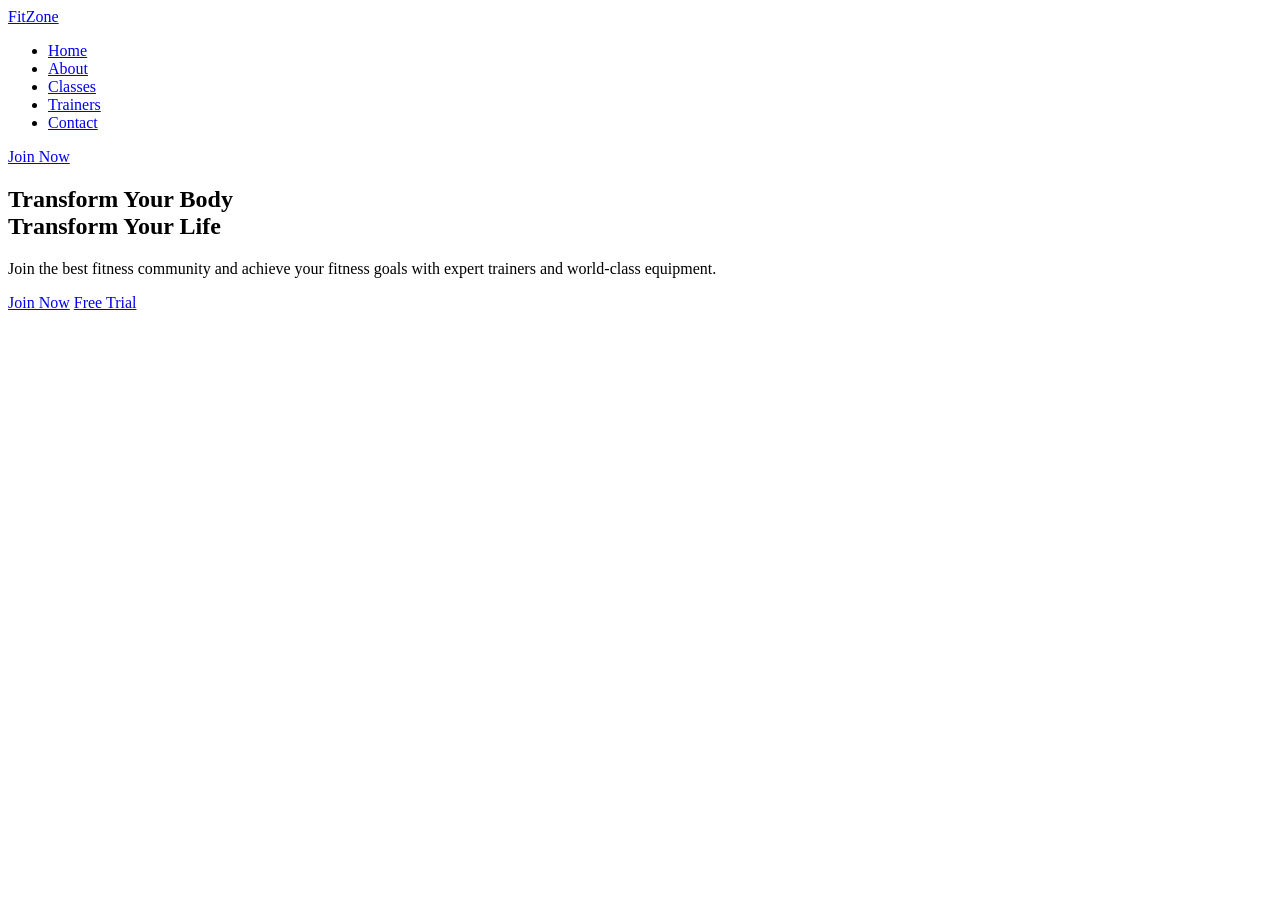
==== FitZone/index.html @ d8e2a4a7 "Create index.html" ====
<!DOCTYPE html>
<html lang="en">

<head>
    <meta charset="UTF-8">
    <meta name="viewport" content="width=device-width, initial-scale=1.0">
    <title>FitZone Gym</title>
    <link rel="stylesheet" href="css/style.css">
    <link rel="preconnect" href="https://fonts.googleapis.com">
    <link rel="preconnect" href="https://fonts.gstatic.com" crossorigin>
    <link href="https://fonts.googleapis.com/css2?family=Poppins:wght@300;400;500;600;700;800&display=swap"
        rel="stylesheet">
</head>

<body>

    <header>
        <div class="container">
            <nav class="navbar">
                <div class="logo">
                    <a href="#"><span>Fit</span>Zone</a>
                </div>
                <ul class="nav-links">
                    <li><a href="#">Home</a></li>
                    <li><a href="#">About</a></li>
                    <li><a href="#">Classes</a></li>
                    <li><a href="#">Trainers</a></li>
                    <li><a href="#">Contact</a></li>
                </ul>
                <a href="#" class="nav-btn">Join Now</a>
            </nav>
        </div>
    </header>

    <section class="hero">
        <div class="overlay"></div>
        <div class="container">
            <div class="hero-content">
                <h1>
                    Transform Your <span>Body</span><br>
                    Transform Your <span>Life</span>
                </h1>
                <p>Join the best fitness community and achieve your fitness goals with expert trainers and world-class equipment.</p>
                <div class="hero-buttons">
                    <a href="#" class="hero-btn">Join Now</a>
                    <a href="#" class="btn-outline">Free Trial</a>
                </div>
            </div>
        </div>
    </section>
    <script src="js/script.js"></script>
</body>

</html>
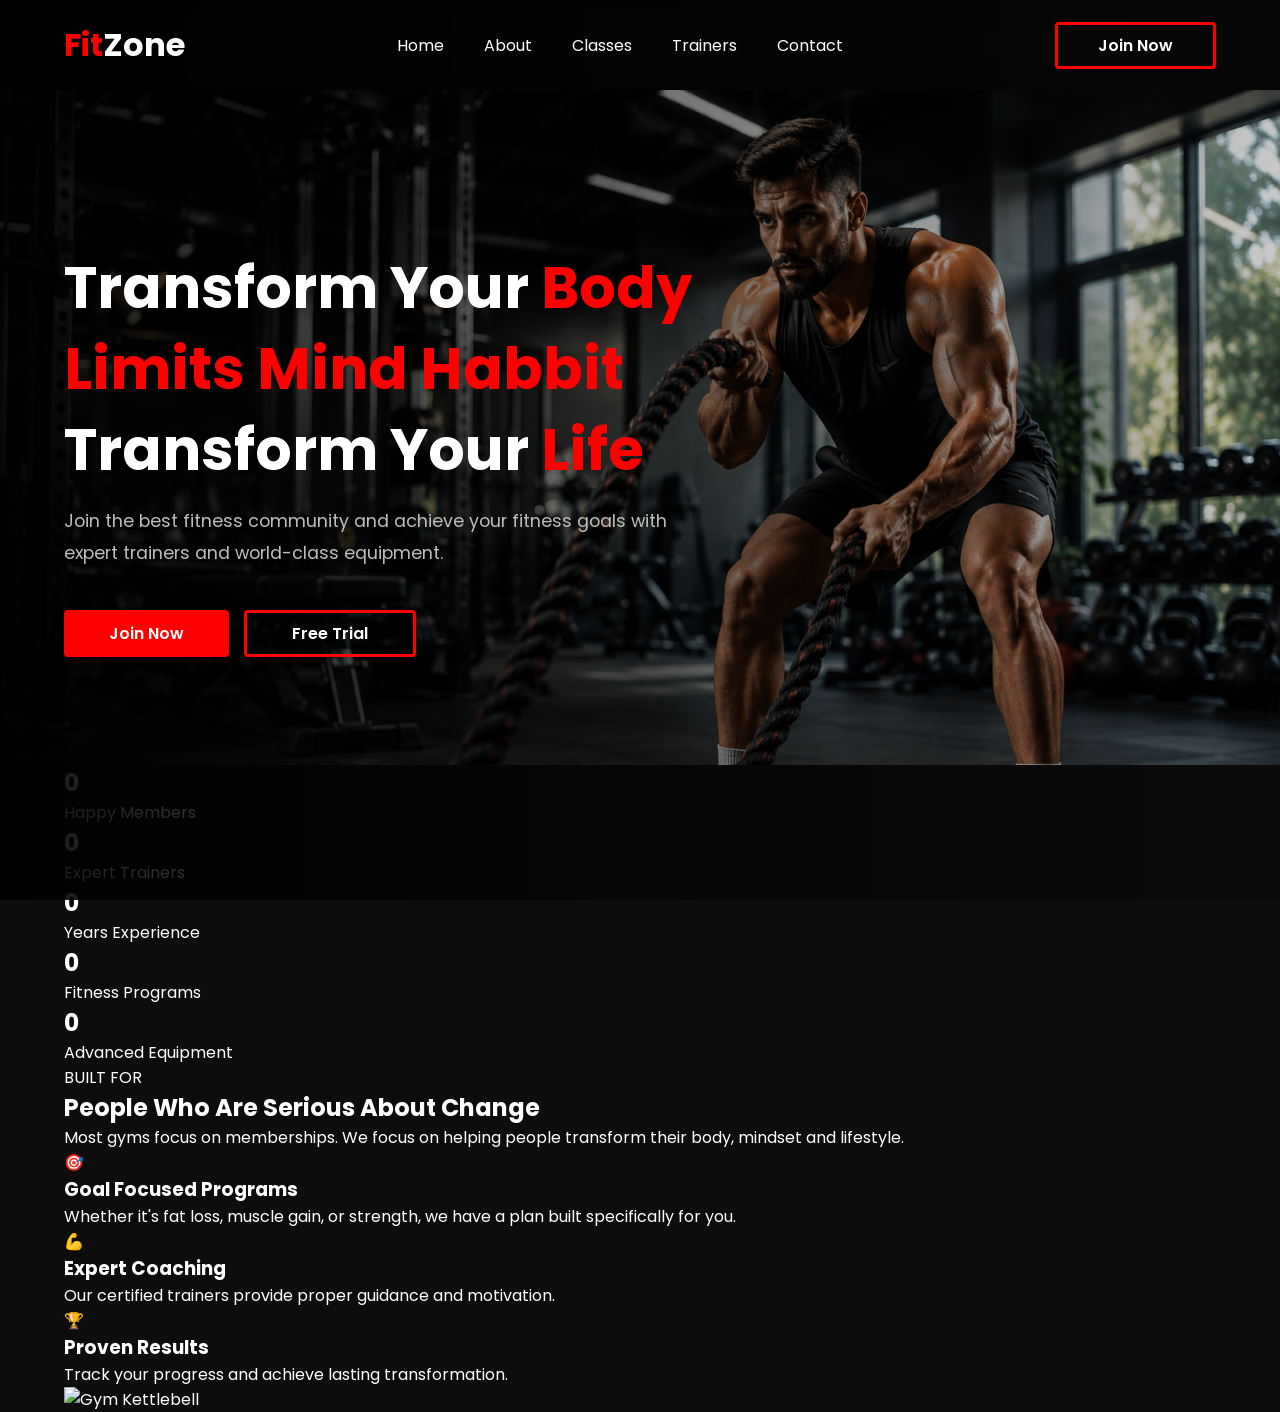
==== commit 99c896cf: "Update index.html" ====
--- a/FitZone/index.html
+++ b/FitZone/index.html
@@ -27,7 +27,9 @@
                     <li><a href="#">Trainers</a></li>
                     <li><a href="#">Contact</a></li>
                 </ul>
-                <a href="#" class="nav-btn">Join Now</a>
+                <a href="#" class="nav-btn">
+                    Join Now
+                </a>
             </nav>
         </div>
     </header>
@@ -37,13 +39,118 @@
         <div class="container">
             <div class="hero-content">
                 <h1>
-                    Transform Your <span>Body</span><br>
-                    Transform Your <span>Life</span>
+                    Transform Your
+                    <span class="txt-rotate">
+                        <span class="word active">Body</span>
+                        <span class="word">Limits</span>
+                        <span class="word">Mind</span>
+                        <span class="word">Habbit</span>
+                    </span><br>
+                    Transform Your
+                    <span class="sec-word">Life</span>
                 </h1>
-                <p>Join the best fitness community and achieve your fitness goals with expert trainers and world-class equipment.</p>
+                <p>
+                    Join the best fitness community and achieve your
+                    fitness goals with expert trainers and
+                    world-class equipment.
+                </p>
                 <div class="hero-buttons">
-                    <a href="#" class="hero-btn">Join Now</a>
-                    <a href="#" class="btn-outline">Free Trial</a>
+                    <a href="#" class="hero-btn">
+                        Join Now
+                    </a>
+                    <a href="#" class="btn-outline">
+                        Free Trial
+                    </a>
+                </div>
+            </div>
+        </div>
+    </section>
+
+    <section class="stats">
+
+        <div class="container">
+
+            <div class="stats-grid">
+
+                <div class="stat-card">
+                    <h2 class="counter" data-target="1000">0</h2>
+                    <p>Happy Members</p>
+                </div>
+
+                <div class="stat-card">
+                    <h2 class="counter" data-target="20">0</h2>
+                    <p>Expert Trainers</p>
+                </div>
+
+                <div class="stat-card">
+                    <h2 class="counter" data-target="10">0</h2>
+                    <p>Years Experience</p>
+                </div>
+
+                <div class="stat-card">
+                    <h2 class="counter" data-target="15">0</h2>
+                    <p>Fitness Programs</p>
+                </div>
+
+                <div class="stat-card">
+                    <h2 class="counter" data-target="50">0</h2>
+                    <p>Advanced Equipment</p>
+                </div>
+
+            </div>
+
+        </div>
+
+    </section>
+
+    <section class="about">
+        <div class="container">
+            <div class="about-wrapper">
+                <div class="about-content">
+                    <span class="section-tag">
+                        BUILT FOR
+                    </span>
+                    <h2>
+                        People Who Are
+                        <span>Serious About Change</span>
+                    </h2>
+                    <p>
+                        Most gyms focus on memberships.
+
+                        We focus on helping people transform
+                        their body, mindset and lifestyle.
+                    </p>
+                    <div class="feature-grid">
+                        <div class="feature-card">
+                            <div class="icon">🎯</div>
+                            <h3>Goal Focused Programs</h3>
+                            <p>
+                                Whether it's fat loss, muscle gain,
+                                or strength, we have a plan built
+                                specifically for you.
+                            </p>
+                        </div>
+                        <div class="feature-card">
+                            <div class="icon">💪</div>
+                            <h3>Expert Coaching</h3>
+                            <p>
+                                Our certified trainers provide
+                                proper guidance and motivation.
+                            </p>
+                        </div>
+                        <div class="feature-card">
+                            <div class="icon">🏆</div>
+                            <h3>Proven Results</h3>
+                            <p>
+                                Track your progress and achieve
+                                lasting transformation.
+                            </p>
+                        </div>
+                    </div>
+                </div>
+
+                <div class="about-image">
+                    <img src="images/about.png" alt="Gym Kettlebell">
                 </div>
             </div>
         </div>
--- a/FitZone/css/style.css
+++ b/FitZone/css/style.css
@@ -0,0 +1,197 @@
+* {
+  margin: 0;
+  padding: 0;
+  box-sizing: border-box;
+}
+
+html {
+  scroll-behavior: smooth;
+}
+
+body {
+  font-family: "Poppins", sans-serif;
+  background: #0d0d0d;
+  color: #fff;
+}
+
+img {
+  width: 100%;
+  display: block;
+}
+
+a {
+  text-decoration: none;
+}
+
+ul {
+  list-style: none;
+}
+
+:root {
+  --primary: #ff0000;
+  --soft-primary: hsl(0, 100%, 58%);
+  --dark: #0d0d0d;
+  --section: #161616;
+  --text: #bdbdbd;
+  --white: #fff;
+}
+
+.container {
+  width: min(1300px, 90%);
+  margin: auto;
+}
+
+.nav-btn {
+  display: inline-block;
+  border: 3px solid var(--primary);
+  color: white;
+  padding: 8px 40px;
+  border-radius: 4px;
+  font-weight: 600;
+  transition: 0.3s;
+}
+
+.nav-btn:hover {
+  background-color: var(--primary);
+}
+
+.hero-btn{
+  display: inline-block;
+  color: white;
+  padding: 8px 45px;
+  border-radius: 4px;
+  font-weight: 600;
+  text-align: center;
+  background-color: var(--primary);
+  display: flex;
+  justify-content: center;
+  align-items: center;
+}
+
+.hero-btn:hover{
+  background-color: var(--soft-primary);
+}
+
+.btn-outline {
+  display: inline-block;
+  border: 3px solid var(--primary);
+  color: white;
+  padding: 8px 45px;
+  border-radius: 4px;
+  margin-left: 15px;
+  transition: 0.3s;
+  font-weight: 600;
+}
+
+.btn-outline:hover {
+  background: var(--primary);
+}
+
+header {
+  position: sticky;
+  width: 100%;
+  top: 0;
+  left: 0;
+  z-index: 1000;
+  background: rgba(0, 0, 0, 0.3);
+  backdrop-filter: blur(12px);
+}
+
+.navbar {
+  display: flex;
+  justify-content: space-between;
+  align-items: center;
+  height: 90px;
+}
+
+.logo {
+  font-size: 2rem;
+  font-weight: 700;
+}
+
+.logo a{
+  color: var(--white);
+}
+
+.logo span {
+  color: var(--primary);
+}
+
+.nav-links {
+  display: flex;
+  gap: 40px;
+}
+
+.nav-links a {
+  color: white;
+  transition: 0.3s;
+}
+
+.nav-links a:hover {
+  color: var(--primary);
+}
+
+.hero {
+  min-height: 75vh;
+  display: flex;
+  align-items: center;
+  background: url("../images/hero-bg.png");
+  padding-top: 50px;
+  background-position: top;
+  background-repeat: no-repeat;
+  background-size: cover;
+}
+
+.overlay {
+  position: absolute;
+  inset: 0;
+  background: linear-gradient(
+    to right,
+    rgba(0, 0, 0, 0.92),
+    rgba(0, 0, 0, 0.55),
+    rgba(0, 0, 0, 0.2)
+  );
+}
+
+.hero-content {
+  position: relative;
+  z-index: 2;
+  max-width: 650px;
+}
+
+.hero h1 {
+  font-size: 3.6rem;
+  line-height: 1.4;
+  margin-bottom: 16px;
+}
+
+.hero span {
+  color: var(--primary);
+}
+
+.hero p {
+  color: var(--text);
+  font-size: 1.1rem;
+  line-height: 1.8;
+  margin-bottom: 40px;
+}
+
+.hero-buttons {
+  display: flex;
+}
+
+@media (max-width: 768px) {
+  .hero h1 {
+    font-size: 3rem;
+  }
+  .nav-links {
+    display: none;
+  }
+  .hero-buttons {
+    flex-direction: column;
+    gap: 20px;
+  }
+  .btn-outline {
+    margin-left: 0;
+  }
+}
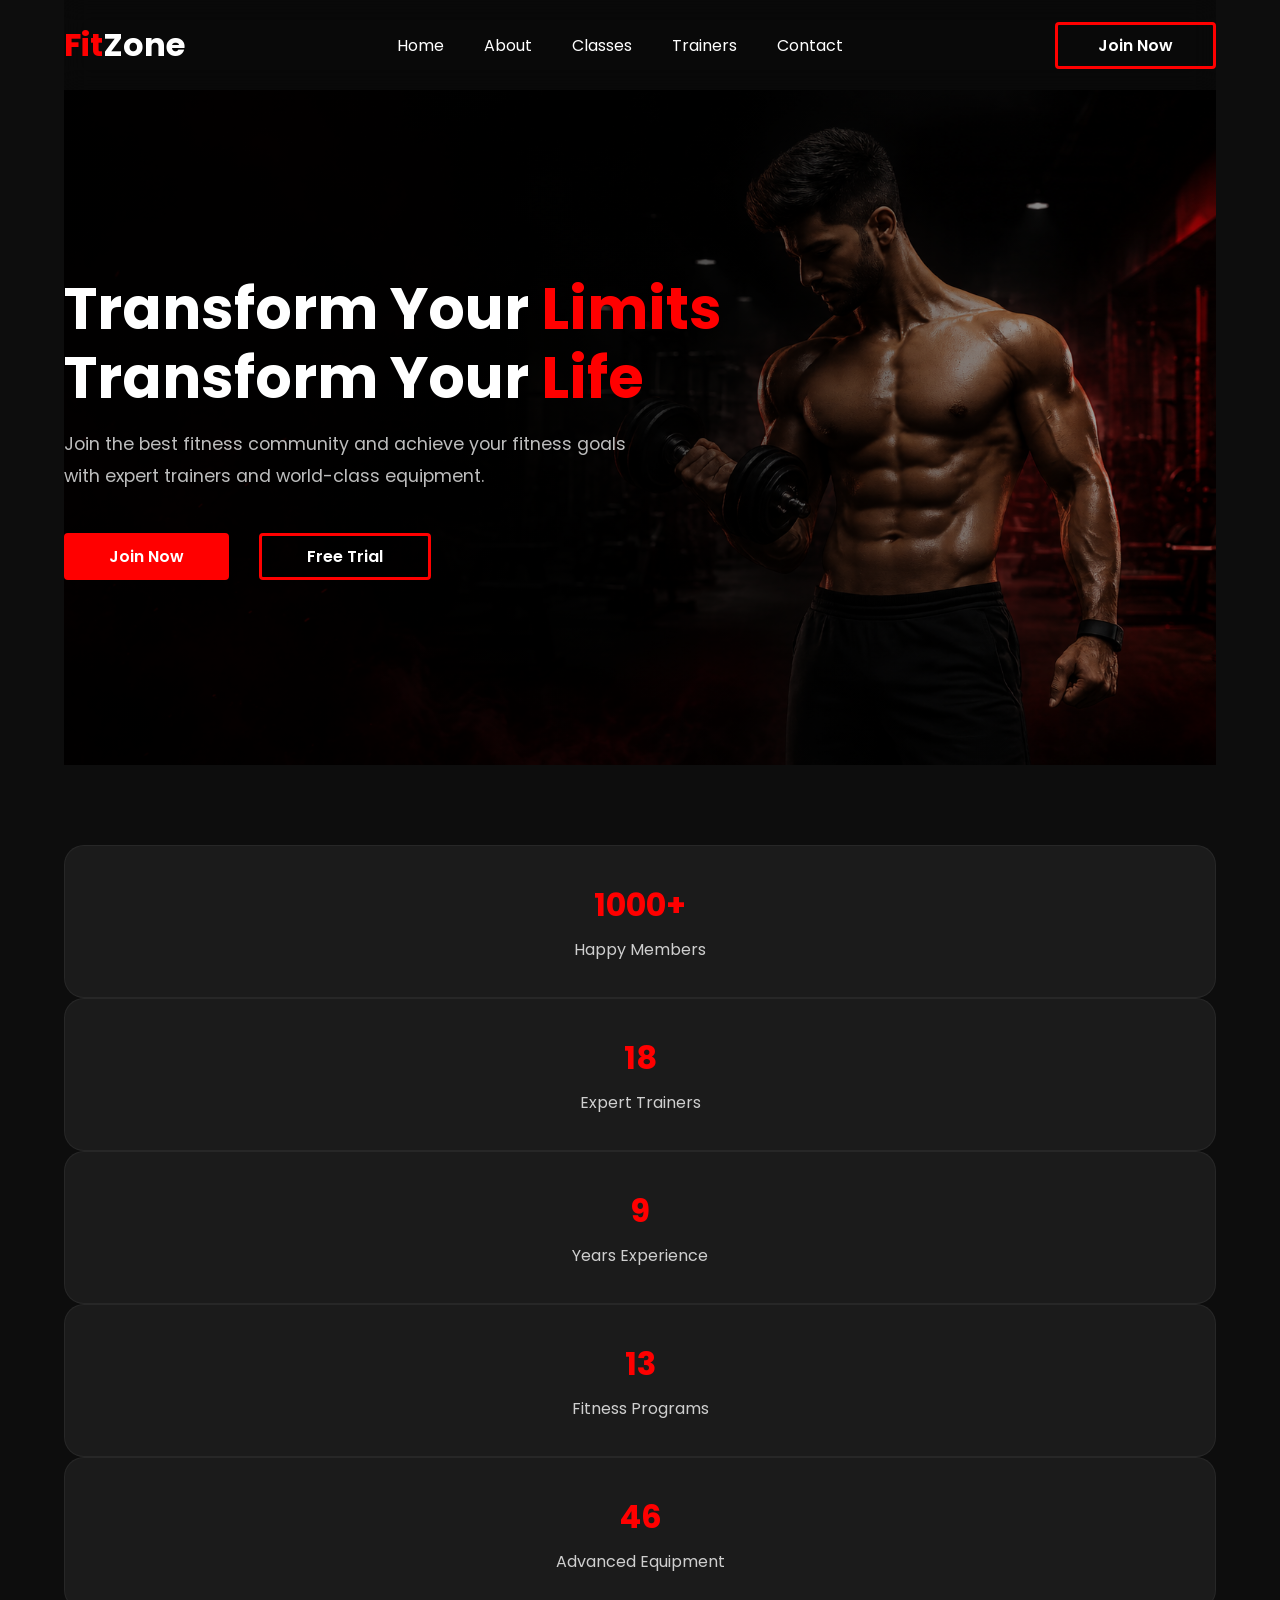
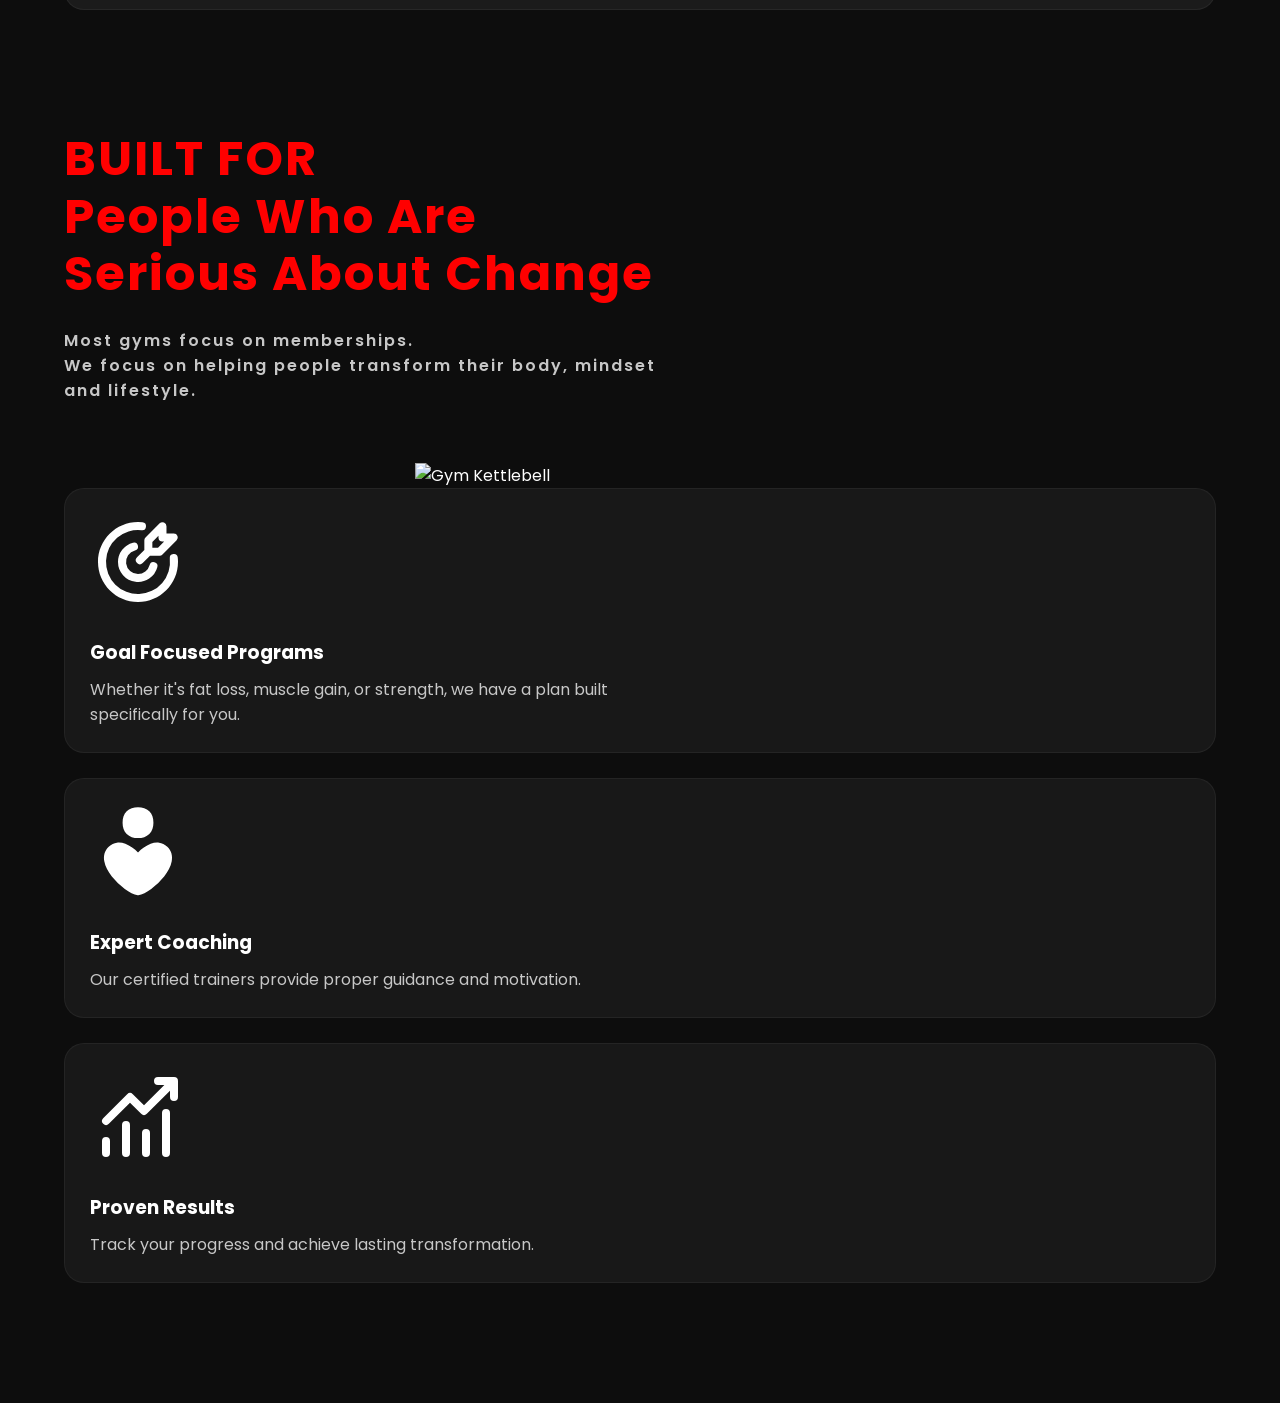
==== commit 8778062b: "Update index.html" ====
--- a/FitZone/index.html
+++ b/FitZone/index.html
@@ -8,153 +8,170 @@
     <link rel="stylesheet" href="css/style.css">
     <link rel="preconnect" href="https://fonts.googleapis.com">
     <link rel="preconnect" href="https://fonts.gstatic.com" crossorigin>
-    <link href="https://fonts.googleapis.com/css2?family=Poppins:wght@300;400;500;600;700;800&display=swap"
+    <link rel="preconnect" href="https://fonts.googleapis.com">
+    <link rel="preconnect" href="https://fonts.gstatic.com" crossorigin>
+    <link
+        href="https://fonts.googleapis.com/css2?family=Bebas+Neue&family=Poppins:ital,wght@0,100;0,200;0,300;0,400;0,500;0,600;0,700;0,800;0,900;1,100;1,200;1,300;1,400;1,500;1,600;1,700;1,800;1,900&display=swap"
         rel="stylesheet">
 </head>
 
 <body>
 
-    <header>
-        <div class="container">
-            <nav class="navbar">
-                <div class="logo">
-                    <a href="#"><span>Fit</span>Zone</a>
-                </div>
-                <ul class="nav-links">
-                    <li><a href="#">Home</a></li>
-                    <li><a href="#">About</a></li>
-                    <li><a href="#">Classes</a></li>
-                    <li><a href="#">Trainers</a></li>
-                    <li><a href="#">Contact</a></li>
-                </ul>
-                <a href="#" class="nav-btn">
-                    Join Now
-                </a>
-            </nav>
-        </div>
-    </header>
-
-    <section class="hero">
-        <div class="overlay"></div>
-        <div class="container">
-            <div class="hero-content">
-                <h1>
-                    Transform Your
-                    <span class="txt-rotate">
-                        <span class="word active">Body</span>
-                        <span class="word">Limits</span>
-                        <span class="word">Mind</span>
-                        <span class="word">Habbit</span>
-                    </span><br>
-                    Transform Your
-                    <span class="sec-word">Life</span>
-                </h1>
-                <p>
-                    Join the best fitness community and achieve your
-                    fitness goals with expert trainers and
-                    world-class equipment.
-                </p>
-                <div class="hero-buttons">
-                    <a href="#" class="hero-btn">
+    <div class="container">
+        <header>
+            <div class="section-container">
+                <nav class="navbar">
+                    <div class="logo">
+                        <a href="#"><span>Fit</span>Zone</a>
+                    </div>
+                    <ul class="nav-links">
+                        <li><a href="#">Home</a></li>
+                        <li><a href="#">About</a></li>
+                        <li><a href="#">Classes</a></li>
+                        <li><a href="#">Trainers</a></li>
+                        <li><a href="#">Contact</a></li>
+                    </ul>
+                    <a href="#" class="nav-btn">
                         Join Now
                     </a>
-                    <a href="#" class="btn-outline">
-                        Free Trial
-                    </a>
+                </nav>
+            </div>
+        </header>
+
+        <section class="hero">
+            <div class="overlay"></div>
+            <div class="section-container">
+                <div class="hero-content">
+                    <h1>
+                        Transform Your
+                        <span class="txt-rotate">
+                            <span class="word active">Body</span>
+                            <span class="word">Limits</span>
+                            <span class="word">Mind</span>
+                            <span class="word">Habbit</span>
+                        </span><br>
+                        Transform Your
+                        <span class="sec-word">Life</span>
+                    </h1>
+                    <p>
+                        Join the best fitness community and achieve your
+                        fitness goals with expert trainers and
+                        world-class equipment.
+                    </p>
+                    <div class="hero-buttons">
+                        <a href="#" class="hero-btn">
+                            Join Now
+                        </a>
+                        <a href="#" class="btn-outline">
+                            Free Trial
+                        </a>
+                    </div>
                 </div>
             </div>
-        </div>
-    </section>
+        </section>
 
-    <section class="stats">
-
-        <div class="container">
-
-            <div class="stats-grid">
-
-                <div class="stat-card">
-                    <h2 class="counter" data-target="1000">0</h2>
-                    <p>Happy Members</p>
-                </div>
-
-                <div class="stat-card">
-                    <h2 class="counter" data-target="20">0</h2>
-                    <p>Expert Trainers</p>
-                </div>
-
-                <div class="stat-card">
-                    <h2 class="counter" data-target="10">0</h2>
-                    <p>Years Experience</p>
-                </div>
-
-                <div class="stat-card">
-                    <h2 class="counter" data-target="15">0</h2>
-                    <p>Fitness Programs</p>
-                </div>
-
-                <div class="stat-card">
-                    <h2 class="counter" data-target="50">0</h2>
-                    <p>Advanced Equipment</p>
-                </div>
-
-            </div>
-
-        </div>
-
-    </section>
-
-    <section class="about">
-        <div class="container">
-            <div class="about-wrapper">
-                <div class="about-content">
-                    <span class="section-tag">
-                        BUILT FOR
-                    </span>
-                    <h2>
-                        People Who Are
-                        <span>Serious About Change</span>
-                    </h2>
-                    <p>
-                        Most gyms focus on memberships.
-
-                        We focus on helping people transform
-                        their body, mindset and lifestyle.
-                    </p>
-                    <div class="feature-grid">
-                        <div class="feature-card">
-                            <div class="icon">🎯</div>
-                            <h3>Goal Focused Programs</h3>
-                            <p>
-                                Whether it's fat loss, muscle gain,
-                                or strength, we have a plan built
-                                specifically for you.
-                            </p>
-                        </div>
-                        <div class="feature-card">
-                            <div class="icon">💪</div>
-                            <h3>Expert Coaching</h3>
-                            <p>
-                                Our certified trainers provide
-                                proper guidance and motivation.
-                            </p>
-                        </div>
-                        <div class="feature-card">
-                            <div class="icon">🏆</div>
-                            <h3>Proven Results</h3>
-                            <p>
-                                Track your progress and achieve
-                                lasting transformation.
-                            </p>
-                        </div>
+        <section class="stats">
+            <div class="section-container">
+                <div class="stats-row">
+                    <div class="stat-card">
+                        <h2 class="counter" data-target="1000">0</h2>
+                        <p>Happy Members</p>
+                    </div>
+                    <div class="stat-card">
+                        <h2 class="counter" data-target="20">0</h2>
+                        <p>Expert Trainers</p>
+                    </div>
+                    <div class="stat-card">
+                        <h2 class="counter" data-target="10">0</h2>
+                        <p>Years Experience</p>
                     </div>
                 </div>
-
-                <div class="about-image">
-                    <img src="images/about.png" alt="Gym Kettlebell">
+                <div class="stats-row second-row">
+                    <div class="stat-card">
+                        <h2 class="counter" data-target="15">0</h2>
+                        <p>Fitness Programs</p>
+                    </div>
+                    <div class="stat-card">
+                        <h2 class="counter" data-target="50">0</h2>
+                        <p>Advanced Equipment</p>
+                    </div>
                 </div>
             </div>
-        </div>
+        </section>
+
+        <section class="about">
+            <div class="section-container">
+                <div class="about-content">
+                    <div class="section-tag">
+                        <h2>
+                            BUILT FOR <br>
+                            People Who Are
+                            <br><span>Serious About Change</span>
+                        </h2>
+                        <p>
+                            Most gyms focus on memberships.<br>
+                            We focus on helping people transform
+                            their body, mindset and lifestyle.
+                        </p>
+                    </div>
+                    <div class="about-image">
+                        <img src="images/kettlebell.png" alt="Gym Kettlebell">
+                    </div>
+                </div>
+                <div class="feature-grid">
+                    <div class="feature-card">
+                        <div class="icon"><svg xmlns="http://www.w3.org/2000/svg" width="3em" height="3em"
+                                viewBox="0 0 24 24">
+                                <path d="M0 0h24v24H0z" fill="none" />
+                                <g fill="none">
+                                    <path
+                                        d="m12.593 23.258l-.011.002l-.071.035l-.02.004l-.014-.004l-.071-.035q-.016-.005-.024.005l-.004.01l-.017.428l.005.02l.01.013l.104.074l.015.004l.012-.004l.104-.074l.012-.016l.004-.017l-.017-.427q-.004-.016-.017-.018m.265-.113l-.013.002l-.185.093l-.01.01l-.003.011l.018.43l.005.012l.008.007l.201.093q.019.005.029-.008l.004-.014l-.034-.614q-.005-.018-.02-.022m-.715.002a.02.02 0 0 0-.027.006l-.006.014l-.034.614q.001.018.017.024l.015-.002l.201-.093l.01-.008l.004-.011l.017-.43l-.003-.012l-.01-.01z" />
+                                    <path fill="currentColor"
+                                        d="M12 2q.563 0 1.11.061a1 1 0 0 1-.22 1.988a8 8 0 1 0 7.061 7.061a1 1 0 1 1 1.988-.22q.06.547.061 1.11c0 5.523-4.477 10-10 10S2 17.523 2 12S6.477 2 12 2m-.032 5.877a1 1 0 0 1-.719 1.217A3.002 3.002 0 0 0 12 15a3 3 0 0 0 2.906-2.25a1 1 0 0 1 1.936.5A5.002 5.002 0 0 1 7 12a5 5 0 0 1 3.75-4.842a1 1 0 0 1 1.218.719m6.536-5.75a1 1 0 0 1 .617.923v1.83h1.829a1 1 0 0 1 .707 1.707L18.12 10.12a1 1 0 0 1-.707.293H15l-1.828 1.829a1 1 0 0 1-1.415-1.415L13.586 9V6.586a1 1 0 0 1 .293-.707l3.535-3.536a1 1 0 0 1 1.09-.217m-1.383 3.337L15.586 7v1.414H17l1.536-1.535h-.415a1 1 0 0 1-1-1z" />
+                                </g>
+                            </svg>
+                        </div>
+                        <h3>Goal Focused Programs</h3>
+                        <p>
+                            Whether it's fat loss, muscle gain,
+                            or strength, we have a plan built
+                            specifically for you.
+                        </p>
+                    </div>
+                    <div class="feature-card">
+                        <div class="icon"><svg xmlns="http://www.w3.org/2000/svg" width="3em" height="3em"
+                                viewBox="0 0 14 14">
+                                <path d="M0 0h14v14H0z" fill="none" />
+                                <path fill="currentColor" fill-rule="evenodd"
+                                    d="M5.351 1.07C5.768.653 6.348.469 7 .469s1.232.184 1.649.601c.416.417.601.997.601 1.649s-.185 1.231-.6 1.648c-.417.417-.997.602-1.649.602s-1.232-.185-1.649-.602c-.416-.416-.601-.996-.601-1.648s.185-1.232.601-1.649m1.65 5.988c-.507-.48-1.153-.983-1.846-1.246c-.39-.148-.806-.224-1.224-.169c-.421.056-.829.244-1.201.598c-.628.596-.786 1.345-.647 2.108c.137.752.562 1.522 1.104 2.216a9.7 9.7 0 0 0 1.888 1.82c.661.48 1.338.83 1.885.92a.3.3 0 0 0 .08 0c.547-.09 1.225-.44 1.885-.92a9.7 9.7 0 0 0 1.889-1.82c.542-.694.966-1.464 1.103-2.216c.14-.763-.018-1.512-.646-2.108c-.373-.354-.78-.542-1.202-.598c-.417-.055-.833.02-1.224.17c-.692.262-1.339.765-1.845 1.245"
+                                    clip-rule="evenodd" />
+                            </svg>
+                        </div>
+                        <h3>Expert Coaching</h3>
+                        <p>
+                            Our certified trainers provide
+                            proper guidance and motivation.
+                        </p>
+                    </div>
+                    <div class="feature-card">
+                        <div class="icon"><svg xmlns="http://www.w3.org/2000/svg" width="3em" height="3em"
+                                viewBox="0 0 24 24">
+                                <path d="M0 0h24v24H0z" fill="none" />
+                                <path fill="currentColor"
+                                    d="M17 4a1 1 0 1 1 0-2h4a1 1 0 0 1 1 1v4a1 1 0 1 1-2 0V5.414l-5.793 5.793a1 1 0 0 1-1.414 0L10 8.414l-5.293 5.293a1 1 0 0 1-1.414-1.414l6-6a1 1 0 0 1 1.414 0L13.5 9.086L18.586 4zM5 18v3a1 1 0 1 1-2 0v-3a1 1 0 1 1 2 0m5-4a1 1 0 1 0-2 0v7a1 1 0 1 0 2 0zm4 1a1 1 0 0 1 1 1v5a1 1 0 1 1-2 0v-5a1 1 0 0 1 1-1m6-4a1 1 0 1 0-2 0v10a1 1 0 1 0 2 0z" />
+                            </svg>
+                        </div>
+                        <h3>Proven Results</h3>
+                        <p>
+                            Track your progress and achieve
+                            lasting transformation.
+                        </p>
+                    </div>
+                </div>
+            </div>
+    </div>
     </section>
+    </div>
     <script src="js/script.js"></script>
 </body>
 
--- a/FitZone/css/style.css
+++ b/FitZone/css/style.css
@@ -12,6 +12,7 @@
   font-family: "Poppins", sans-serif;
   background: #0d0d0d;
   color: #fff;
+  overflow-x: hidden;
 }
 
 img {
@@ -55,25 +56,27 @@
   background-color: var(--primary);
 }
 
-.hero-btn{
-  display: inline-block;
+.hero-btn {
+  display: inline-flex;
+  justify-content: center;
+  align-items: center;
   color: white;
   padding: 8px 45px;
   border-radius: 4px;
   font-weight: 600;
   text-align: center;
   background-color: var(--primary);
-  display: flex;
+  transition: 0.3s;
+}
+
+.hero-btn:hover {
+  background-color: var(--soft-primary);
+}
+
+.btn-outline {
+  display: inline-flex;
   justify-content: center;
   align-items: center;
-}
-
-.hero-btn:hover{
-  background-color: var(--soft-primary);
-}
-
-.btn-outline {
-  display: inline-block;
   border: 3px solid var(--primary);
   color: white;
   padding: 8px 45px;
@@ -93,7 +96,7 @@
   top: 0;
   left: 0;
   z-index: 1000;
-  background: rgba(0, 0, 0, 0.3);
+  background: rgba(0, 0, 0, 0.6); /* Slightly darker for better navigation visibility */
   backdrop-filter: blur(12px);
 }
 
@@ -109,7 +112,7 @@
   font-weight: 700;
 }
 
-.logo a{
+.logo a {
   color: var(--white);
 }
 
@@ -125,18 +128,39 @@
 .nav-links a {
   color: white;
   transition: 0.3s;
+  position: relative;
+  padding-bottom: 4px;
 }
 
 .nav-links a:hover {
   color: var(--primary);
 }
 
+.nav-links a::after {
+  content: '';
+  position: absolute;
+  bottom: 0;
+  left: 0;
+  width: 100%;
+  height: 2px;
+  background-color: var(--primary);
+  transform: scaleX(0);
+  transform-origin: right;
+  transition: transform 0.35s cubic-bezier(0.5, 1, 0.89, 1);
+}
+
+.nav-links a:hover::after {
+  transform: scaleX(1);
+  transform-origin: left;
+}
+
 .hero {
+  position: relative;
   min-height: 75vh;
   display: flex;
   align-items: center;
   background: url("../images/hero-bg.png");
-  padding-top: 50px;
+  padding: 80px 0;
   background-position: top;
   background-repeat: no-repeat;
   background-size: cover;
@@ -144,29 +168,62 @@
 
 .overlay {
   position: absolute;
-  inset: 0;
+  top: 0;
+  left: 0;
+  width: 100%;
+  height: 100%;
   background: linear-gradient(
     to right,
-    rgba(0, 0, 0, 0.92),
-    rgba(0, 0, 0, 0.55),
-    rgba(0, 0, 0, 0.2)
+    rgba(0, 0, 0, 0.95),
+    rgba(0, 0, 0, 0.7),
+    rgba(0, 0, 0, 0.3)
   );
+  z-index: 1;
 }
 
 .hero-content {
   position: relative;
   z-index: 2;
-  max-width: 650px;
+  max-width: 700px;
 }
 
 .hero h1 {
   font-size: 3.6rem;
-  line-height: 1.4;
+  line-height: 1.2;
   margin-bottom: 16px;
 }
 
-.hero span {
-  color: var(--primary);
+.txt-rotate {
+  position: relative;
+  display: inline-block;
+  height: 1.2em;
+  vertical-align: bottom;
+  overflow: hidden;
+  width: 200px;
+}
+
+.txt-rotate .word {
+  position: absolute;
+  left: 0;
+  top: 0;
+  color: var(--primary);
+  opacity: 0;
+  transform: translateY(100%);
+  transition: transform 0.5s cubic-bezier(0.645, 0.045, 0.355, 1), opacity 0.5s ease;
+}
+
+.sec-word{
+  color: var(--primary);
+}
+
+.txt-rotate .word.active {
+  opacity: 1;
+  transform: translateY(0);
+}
+
+.txt-rotate .word.exit {
+  opacity: 0;
+  transform: translateY(-100%);
 }
 
 .hero p {
@@ -174,24 +231,178 @@
   font-size: 1.1rem;
   line-height: 1.8;
   margin-bottom: 40px;
+  max-width: 580px;
 }
 
 .hero-buttons {
   display: flex;
+  gap: 15px;
+}
+
+.stats {
+  margin-top: 80px;
+  position: relative;
+  z-index: 5;
+}
+
+.stats-grid {
+  display: grid;
+  grid-template-columns: repeat(5, 1fr);
+  gap: 25px;
+}
+
+.stat-card {
+  background: #1b1b1b;
+  padding: 35px 20px;
+  border-radius: 20px;
+  text-align: center;
+  transition: 0.35s;
+  border: 1px solid rgba(255, 255, 255, 0.05);
+}
+
+.stat-card:hover {
+  transform: translateY(-10px);
+  border-color: var(--primary);
+}
+
+.stat-card h2 {
+  color: var(--primary);
+  font-size: 2rem;
+  margin-bottom: 8px;
+}
+
+.stat-card p {
+  color: #cfcfcf;
+}
+
+.about {
+  padding: 120px 0;
+}
+
+.about-wrapper {
+  display: grid;
+  grid-template-columns: 1.1fr 0.9fr;
+  gap: 80px;
+  align-items: center;
+}
+
+.section-tag {
+  display: inline-block;
+  color: var(--primary);
+  font-weight: 600;
+  letter-spacing: 2px;
+  margin-bottom: 20px;
+}
+
+.about h2 {
+  font-size: 3rem;
+  line-height: 1.2;
+  margin-bottom: 25px;
+}
+
+.about h2 span {
+  color: var(--primary);
+}
+
+.about p {
+  margin-bottom: 40px;
+  max-width: 600px;
+  color: #c7c7c7;
+}
+
+.about-image {
+  display: flex;
+  justify-content: center;
+}
+
+.about-image img {
+  width: 100%;
+  max-width: 450px;
+}
+
+.feature-grid {
+  display: grid;
+  gap: 25px;
+}
+
+.feature-card {
+  background: #181818;
+  padding: 25px;
+  border-radius: 20px;
+  transition: 0.35s;
+  border: 1px solid rgba(255, 255, 255, 0.05);
+}
+
+.feature-card:hover {
+  transform: translateX(12px);
+  border-color: var(--primary);
+}
+
+.icon {
+  font-size: 2rem;
+  margin-bottom: 15px;
+}
+
+.feature-card h3 {
+  margin-bottom: 10px;
+}
+
+.feature-card p {
+  margin: 0;
+}
+
+@media (max-width: 1024px) {
+  .stats-grid {
+    grid-template-columns: repeat(3, 1fr);
+  }
 }
 
 @media (max-width: 768px) {
   .hero h1 {
-    font-size: 3rem;
-  }
-  .nav-links {
+    font-size: 2.8rem;
+  }
+
+  .nav-links, .nav-btn {
     display: none;
   }
+
   .hero-buttons {
     flex-direction: column;
-    gap: 20px;
-  }
+    gap: 15px;
+  }
+
   .btn-outline {
     margin-left: 0;
   }
-}
+
+  .stats-grid {
+    grid-template-columns: repeat(2, 1fr);
+  }
+
+  .about-wrapper {
+    grid-template-columns: 1fr;
+    gap: 40px;
+  }
+
+  .about {
+    text-align: center;
+  }
+
+  .about-image {
+    order: -1;
+  }
+
+  .feature-card {
+    text-align: left;
+  }
+  
+  .feature-card:hover {
+    transform: translateY(-5px);
+  }
+}
+
+@media (max-width: 480px) {
+  .stats-grid {
+    grid-template-columns: 1fr;
+  }
+}
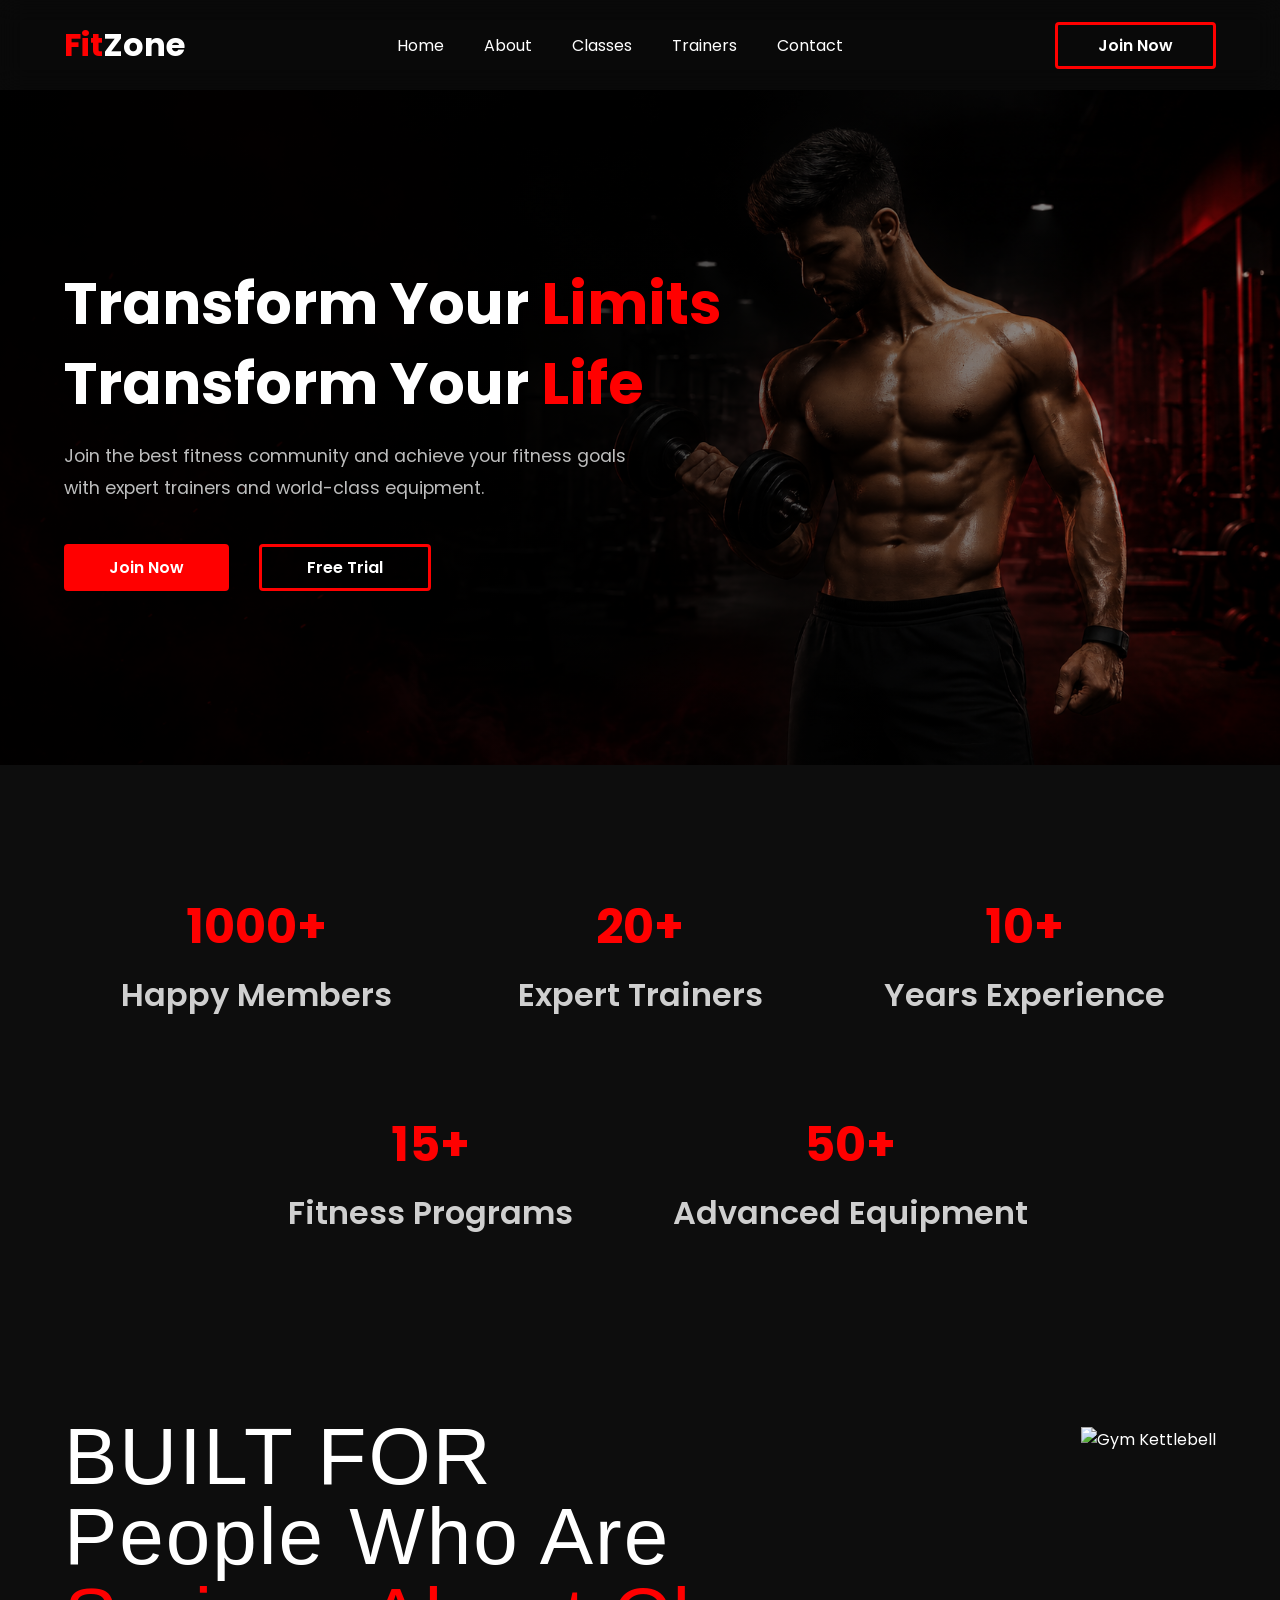
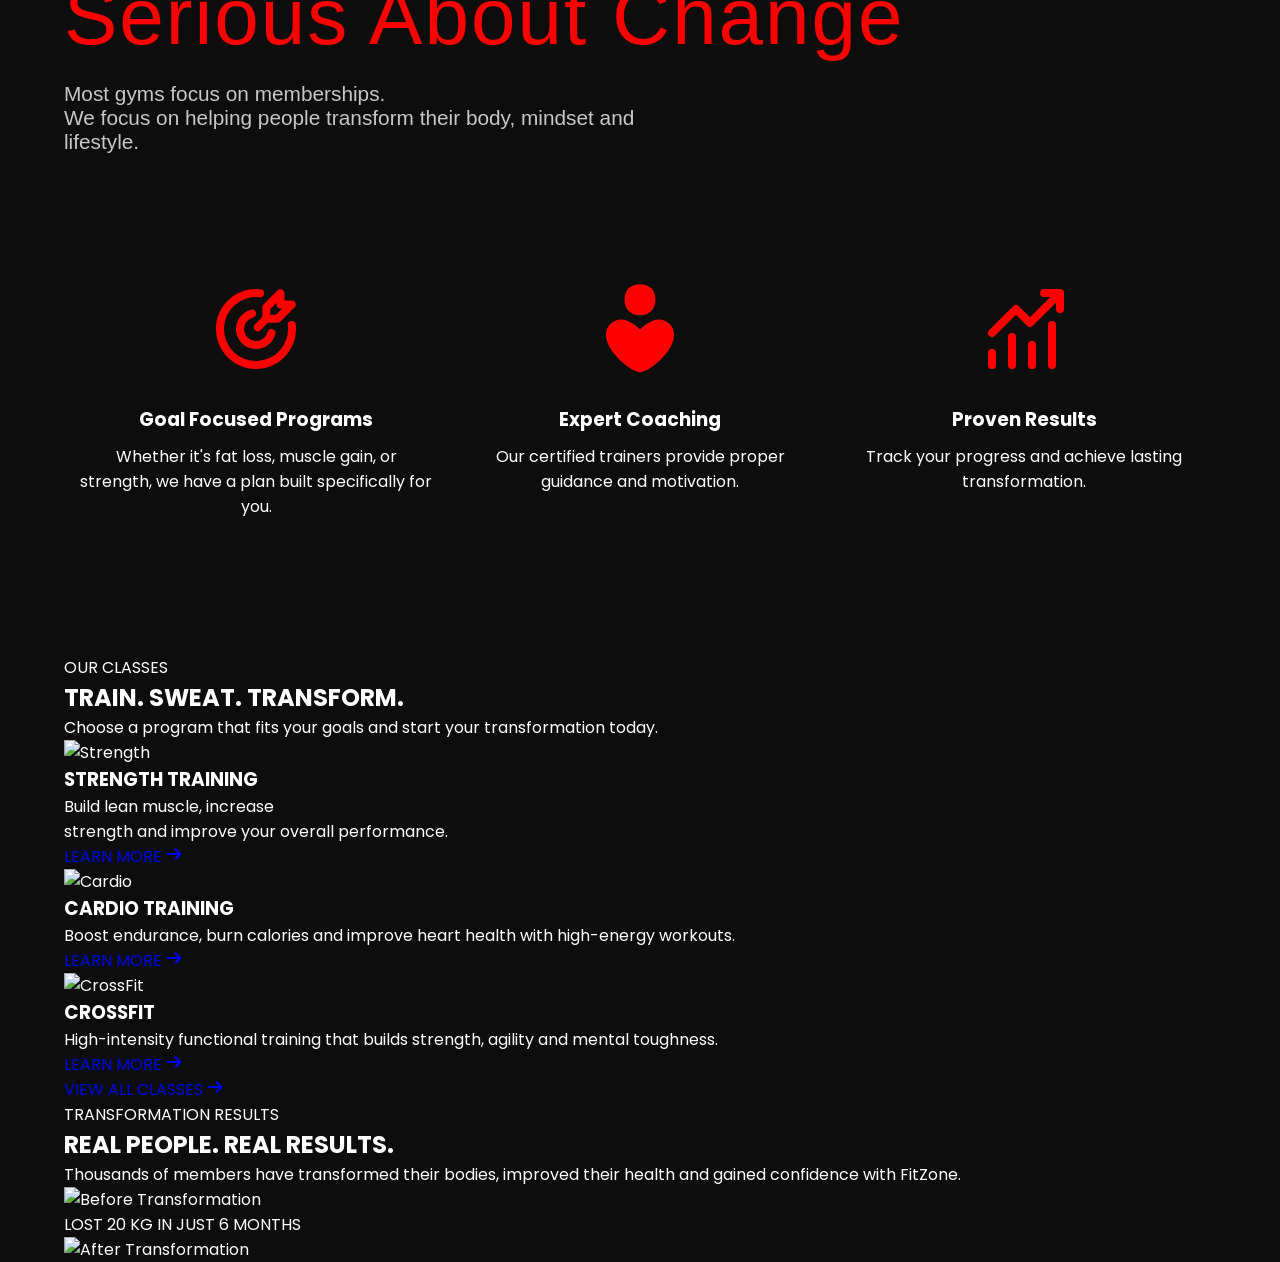
==== commit c7ac2c64: "Update index.html" ====
--- a/FitZone/index.html
+++ b/FitZone/index.html
@@ -13,6 +13,7 @@
     <link
         href="https://fonts.googleapis.com/css2?family=Bebas+Neue&family=Poppins:ital,wght@0,100;0,200;0,300;0,400;0,500;0,600;0,700;0,800;0,900;1,100;1,200;1,300;1,400;1,500;1,600;1,700;1,800;1,900&display=swap"
         rel="stylesheet">
+    <link rel="stylesheet" href="https://cdnjs.cloudflare.com/ajax/libs/font-awesome/6.7.2/css/all.min.css">
 </head>
 
 <body>
@@ -169,8 +170,121 @@
                     </div>
                 </div>
             </div>
-    </div>
-    </section>
+        </section>
+        <section class="classes" id="classes">
+            <div class="section-container">
+                <div class="classes-header">
+                    <span class="classes-tag">OUR CLASSES</span>
+                    <h2 class="classes-title">
+                        TRAIN. SWEAT.
+                        <span>TRANSFORM.</span>
+                    </h2>
+                    <p>
+                        Choose a program that fits your goals and start your transformation today.
+                    </p>
+                </div>
+
+                <div class="classes-grid">
+                    <article class="class-card">
+                        <img src="images/strength.jpg" alt="Strength">
+                        <div class="class-info">
+                            <h3>STRENGTH TRAINING</h3>
+                            <div class="red-line"></div>
+                            <p>
+                                Build lean muscle, increase <br>strength and improve your overall performance.
+                            </p>
+                            <a href="#" class="learn-more">
+                                LEARN MORE <svg xmlns="http://www.w3.org/2000/svg" width="1em" height="1em"
+                                    viewBox="0 0 15 15">
+                                    <path d="M0 0h15v15H0z" fill="none" />
+                                    <path fill="currentColor"
+                                        d="M8.293 2.293a1 1 0 0 1 1.414 0l4.5 4.5a1 1 0 0 1 0 1.414l-4.5 4.5a1 1 0 0 1-1.414-1.414L11 8.5H1.5a1 1 0 0 1 0-2H11L8.293 3.707a1 1 0 0 1 0-1.414" />
+                                </svg>
+                            </a>
+                        </div>
+                    </article>
+
+                    <article class="class-card">
+                        <img src="images/cardio.jpg" alt="Cardio">
+                        <div class="class-info">
+                            <h3>CARDIO TRAINING</h3>
+                            <div class="red-line"></div>
+                            <p>
+                                Boost endurance, burn calories and improve heart health with high-energy workouts.
+                            </p>
+                            <a href="#" class="learn-more">
+                                LEARN MORE <svg xmlns="http://www.w3.org/2000/svg" width="1em" height="1em"
+                                    viewBox="0 0 15 15">
+                                    <path d="M0 0h15v15H0z" fill="none" />
+                                    <path fill="currentColor"
+                                        d="M8.293 2.293a1 1 0 0 1 1.414 0l4.5 4.5a1 1 0 0 1 0 1.414l-4.5 4.5a1 1 0 0 1-1.414-1.414L11 8.5H1.5a1 1 0 0 1 0-2H11L8.293 3.707a1 1 0 0 1 0-1.414" />
+                                </svg>
+                            </a>
+                        </div>
+                    </article>
+
+                    <article class="class-card">
+                        <img src="images/crossfit.jpg" alt="CrossFit">
+                        <div class="class-info">
+                            <h3>CROSSFIT</h3>
+                            <div class="red-line"></div>
+                            <p>
+                                High-intensity functional training that builds strength, agility and mental toughness.
+                            </p>
+                            <a href="#" class="learn-more">
+                                LEARN MORE <svg xmlns="http://www.w3.org/2000/svg" width="1em" height="1em"
+                                    viewBox="0 0 15 15">
+                                    <path d="M0 0h15v15H0z" fill="none" />
+                                    <path fill="currentColor"
+                                        d="M8.293 2.293a1 1 0 0 1 1.414 0l4.5 4.5a1 1 0 0 1 0 1.414l-4.5 4.5a1 1 0 0 1-1.414-1.414L11 8.5H1.5a1 1 0 0 1 0-2H11L8.293 3.707a1 1 0 0 1 0-1.414" />
+                                </svg>
+                            </a>
+                        </div>
+                    </article>
+
+                </div>
+
+                <div class="classes-btn">
+                    <a href="#" class="view-btn">VIEW ALL CLASSES
+                        <svg xmlns="http://www.w3.org/2000/svg" width="1em" height="1em" viewBox="0 0 15 15">
+                            <path d="M0 0h15v15H0z" fill="none" />
+                            <path fill="currentColor"
+                                d="M8.293 2.293a1 1 0 0 1 1.414 0l4.5 4.5a1 1 0 0 1 0 1.414l-4.5 4.5a1 1 0 0 1-1.414-1.414L11 8.5H1.5a1 1 0 0 1 0-2H11L8.293 3.707a1 1 0 0 1 0-1.414" />
+                        </svg>
+                    </a>
+                </div>
+
+            </div>
+        </section>
+
+        <section class="transformation" id="results">
+            <div class="section-container">
+                <div class="section-heading">
+                    <span class="result-tag">TRANSFORMATION RESULTS</span>
+                    <h2 class="section-title">REAL PEOPLE. <span>REAL RESULTS.</span></h2>
+                    <p class="section-text">
+                        Thousands of members have transformed their bodies, improved their health and gained confidence
+                        with FitZone.
+                    </p>
+                </div>
+
+                <div class="transformation-wrapper">
+
+                    <div class="result-card before">
+                        <img src="images/before.png" alt="Before Transformation">
+                    </div>
+
+                    <div class="weight-loss-overlay">
+                        LOST <span>20 KG</span> IN JUST <span>6 MONTHS</span>
+                    </div>
+
+                    <div class="result-card after">
+                        <img src="images/after.png" alt="After Transformation">
+                    </div>
+
+                </div>
+            </div>
+        </section>
     </div>
     <script src="js/script.js"></script>
 </body>
--- a/FitZone/css/style.css
+++ b/FitZone/css/style.css
@@ -30,14 +30,15 @@
 
 :root {
   --primary: #ff0000;
-  --soft-primary: hsl(0, 100%, 58%);
-  --dark: #0d0d0d;
+  --soft-primary: hsl(0, 100%, 50%);
+  --dark: #141619;
   --section: #161616;
   --text: #bdbdbd;
   --white: #fff;
 }
 
-.container {
+
+.section-container{
   width: min(1300px, 90%);
   margin: auto;
 }
@@ -57,7 +58,7 @@
 }
 
 .hero-btn {
-  display: inline-flex;
+  display: flex;
   justify-content: center;
   align-items: center;
   color: white;
@@ -66,11 +67,6 @@
   font-weight: 600;
   text-align: center;
   background-color: var(--primary);
-  transition: 0.3s;
-}
-
-.hero-btn:hover {
-  background-color: var(--soft-primary);
 }
 
 .btn-outline {
@@ -96,7 +92,12 @@
   top: 0;
   left: 0;
   z-index: 1000;
-  background: rgba(0, 0, 0, 0.6); /* Slightly darker for better navigation visibility */
+  background: rgba(
+    0,
+    0,
+    0,
+    0.6
+  ); /* Slightly darker for better navigation visibility */
   backdrop-filter: blur(12px);
 }
 
@@ -137,7 +138,7 @@
 }
 
 .nav-links a::after {
-  content: '';
+  content: "";
   position: absolute;
   bottom: 0;
   left: 0;
@@ -189,14 +190,14 @@
 
 .hero h1 {
   font-size: 3.6rem;
-  line-height: 1.2;
+  line-height: 1.4;
   margin-bottom: 16px;
 }
 
 .txt-rotate {
   position: relative;
   display: inline-block;
-  height: 1.2em;
+  height: 1.4em;
   vertical-align: bottom;
   overflow: hidden;
   width: 200px;
@@ -209,10 +210,12 @@
   color: var(--primary);
   opacity: 0;
   transform: translateY(100%);
-  transition: transform 0.5s cubic-bezier(0.645, 0.045, 0.355, 1), opacity 0.5s ease;
-}
-
-.sec-word{
+  transition:
+    transform 0.5s cubic-bezier(0.645, 0.045, 0.355, 1),
+    opacity 0.5s ease;
+}
+
+.sec-word {
   color: var(--primary);
 }
 
@@ -240,24 +243,23 @@
 }
 
 .stats {
-  margin-top: 80px;
+  margin-top: 96px;
   position: relative;
   z-index: 5;
 }
 
-.stats-grid {
-  display: grid;
-  grid-template-columns: repeat(5, 1fr);
-  gap: 25px;
+.stats-row {
+  display: flex;
+  justify-content: center;
+  margin-bottom: 30px;
 }
 
 .stat-card {
-  background: #1b1b1b;
-  padding: 35px 20px;
-  border-radius: 20px;
   text-align: center;
-  transition: 0.35s;
-  border: 1px solid rgba(255, 255, 255, 0.05);
+  width: 420px;
+  padding: 30px;
+  border-radius: 8px;
+  transition: transform 0.3s ease;
 }
 
 .stat-card:hover {
@@ -267,80 +269,83 @@
 
 .stat-card h2 {
   color: var(--primary);
-  font-size: 2rem;
+  font-size: 3rem;
   margin-bottom: 8px;
 }
 
 .stat-card p {
   color: #cfcfcf;
+  font-size: 2rem;
+  font-weight: 600;
 }
 
 .about {
   padding: 120px 0;
 }
 
-.about-wrapper {
-  display: grid;
-  grid-template-columns: 1.1fr 0.9fr;
-  gap: 80px;
-  align-items: center;
+.about-content{
+  display: flex;
+  justify-content: space-between;
+  height: 400px;
+  margin-bottom: 48px;
 }
 
 .section-tag {
-  display: inline-block;
-  color: var(--primary);
-  font-weight: 600;
+  color: var(--white);
+  font-size: 5rem;
   letter-spacing: 2px;
   margin-bottom: 20px;
 }
 
-.about h2 {
-  font-size: 3rem;
-  line-height: 1.2;
+.section-tag h2 {
+  font-size: 5rem;
+  font-weight: 400;
+  line-height: 80px;
   margin-bottom: 25px;
-}
-
-.about h2 span {
-  color: var(--primary);
-}
-
-.about p {
+  font-family: "Bebas Neue", sans-serif;
+}
+
+.section-tag span {
+  color: var(--primary);
+}
+
+.section-tag p {
   margin-bottom: 40px;
-  max-width: 600px;
+  max-width: 620px;
+  font-size: 1.3rem;
   color: #c7c7c7;
+  font-weight: 500;
+  letter-spacing: 0px;
 }
 
 .about-image {
   display: flex;
   justify-content: center;
+  align-items: center;
+  height: 100%;
 }
 
 .about-image img {
-  width: 100%;
-  max-width: 450px;
+  height: 95%;
 }
 
 .feature-grid {
-  display: grid;
-  gap: 25px;
+  display:flex;
+  justify-content: space-between;
 }
 
 .feature-card {
-  background: #181818;
-  padding: 25px;
+  padding: 16px;
   border-radius: 20px;
-  transition: 0.35s;
-  border: 1px solid rgba(255, 255, 255, 0.05);
-}
-
-.feature-card:hover {
-  transform: translateX(12px);
-  border-color: var(--primary);
+  width: 400px;
+  text-align: center;
 }
 
 .icon {
   font-size: 2rem;
   margin-bottom: 15px;
+  text-align: center;
+  color: var(--primary);
 }
 
 .feature-card h3 {
@@ -349,6 +354,7 @@
 
 .feature-card p {
   margin: 0;
+  font-size: 16px;
 }
 
 @media (max-width: 1024px) {
@@ -362,7 +368,8 @@
     font-size: 2.8rem;
   }
 
-  .nav-links, .nav-btn {
+  .nav-links,
+  .nav-btn {
     display: none;
   }
 
@@ -395,7 +402,7 @@
   .feature-card {
     text-align: left;
   }
-  
+
   .feature-card:hover {
     transform: translateY(-5px);
   }
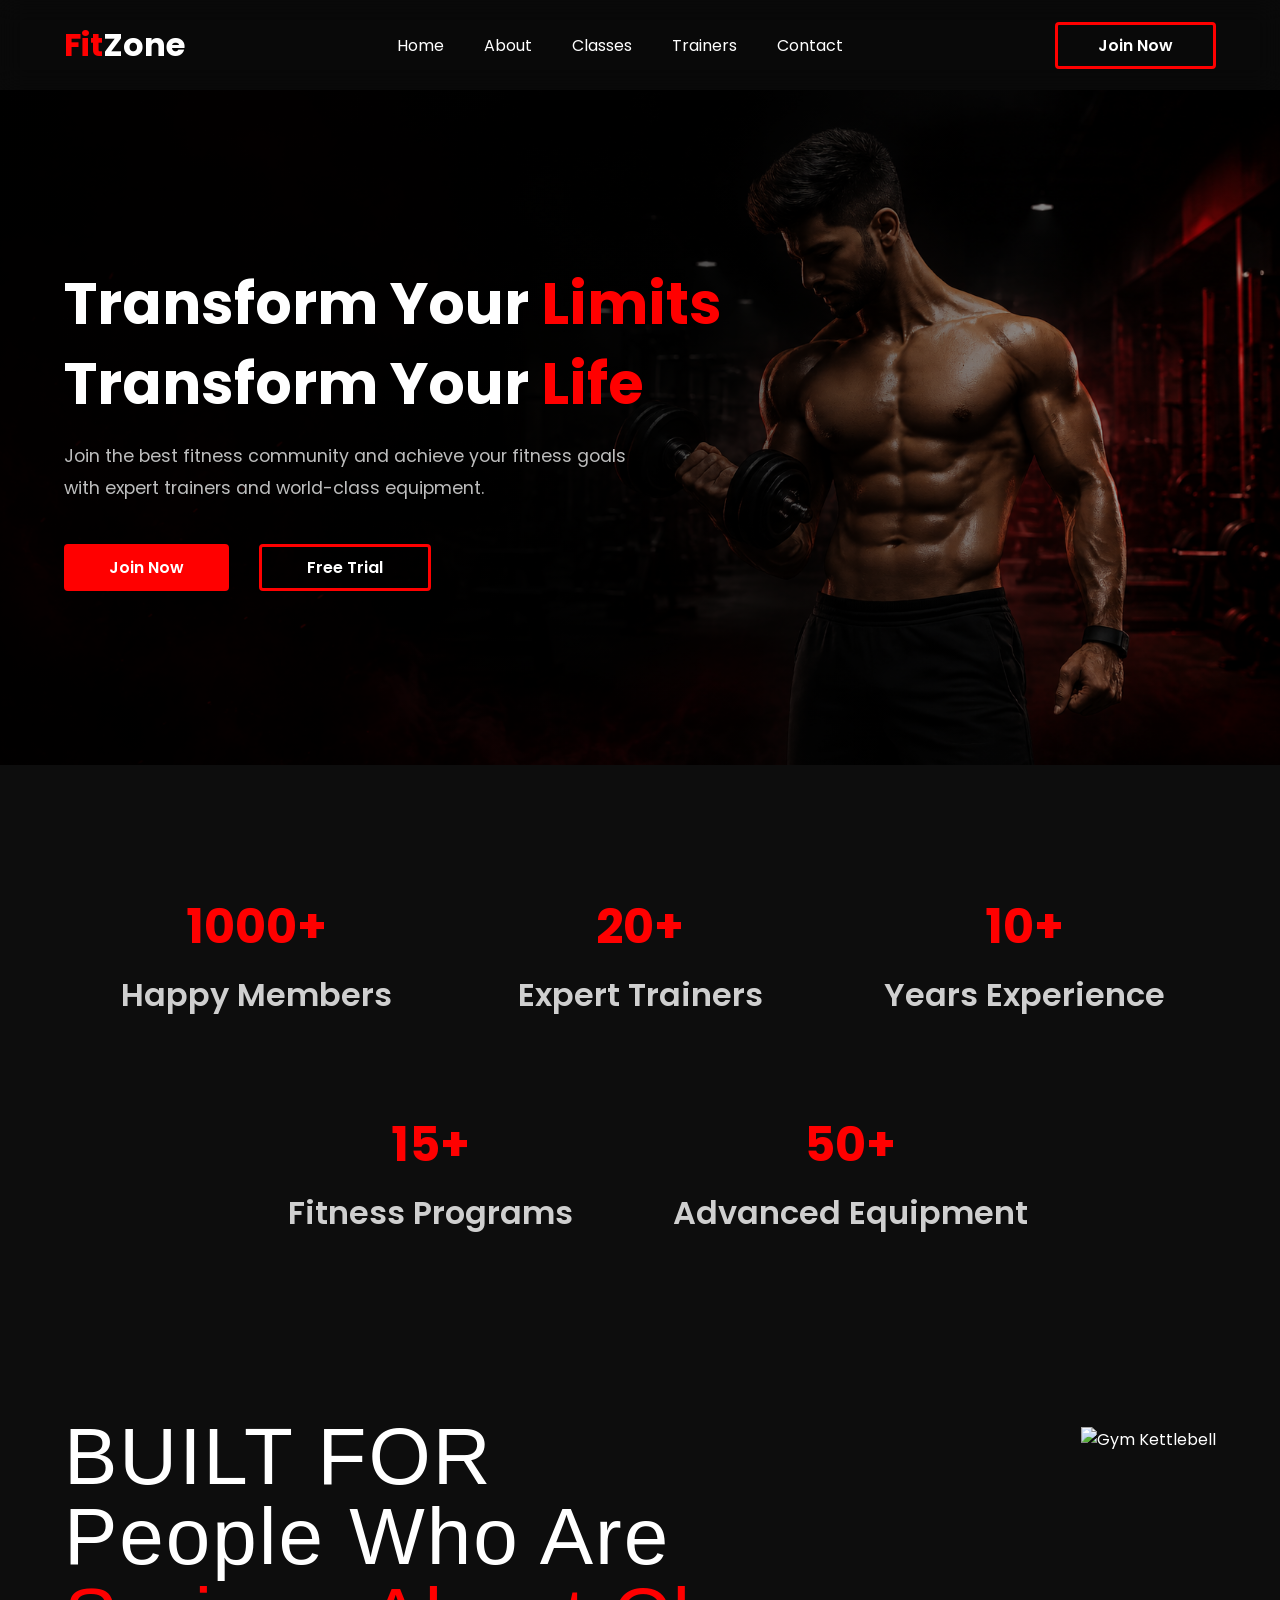
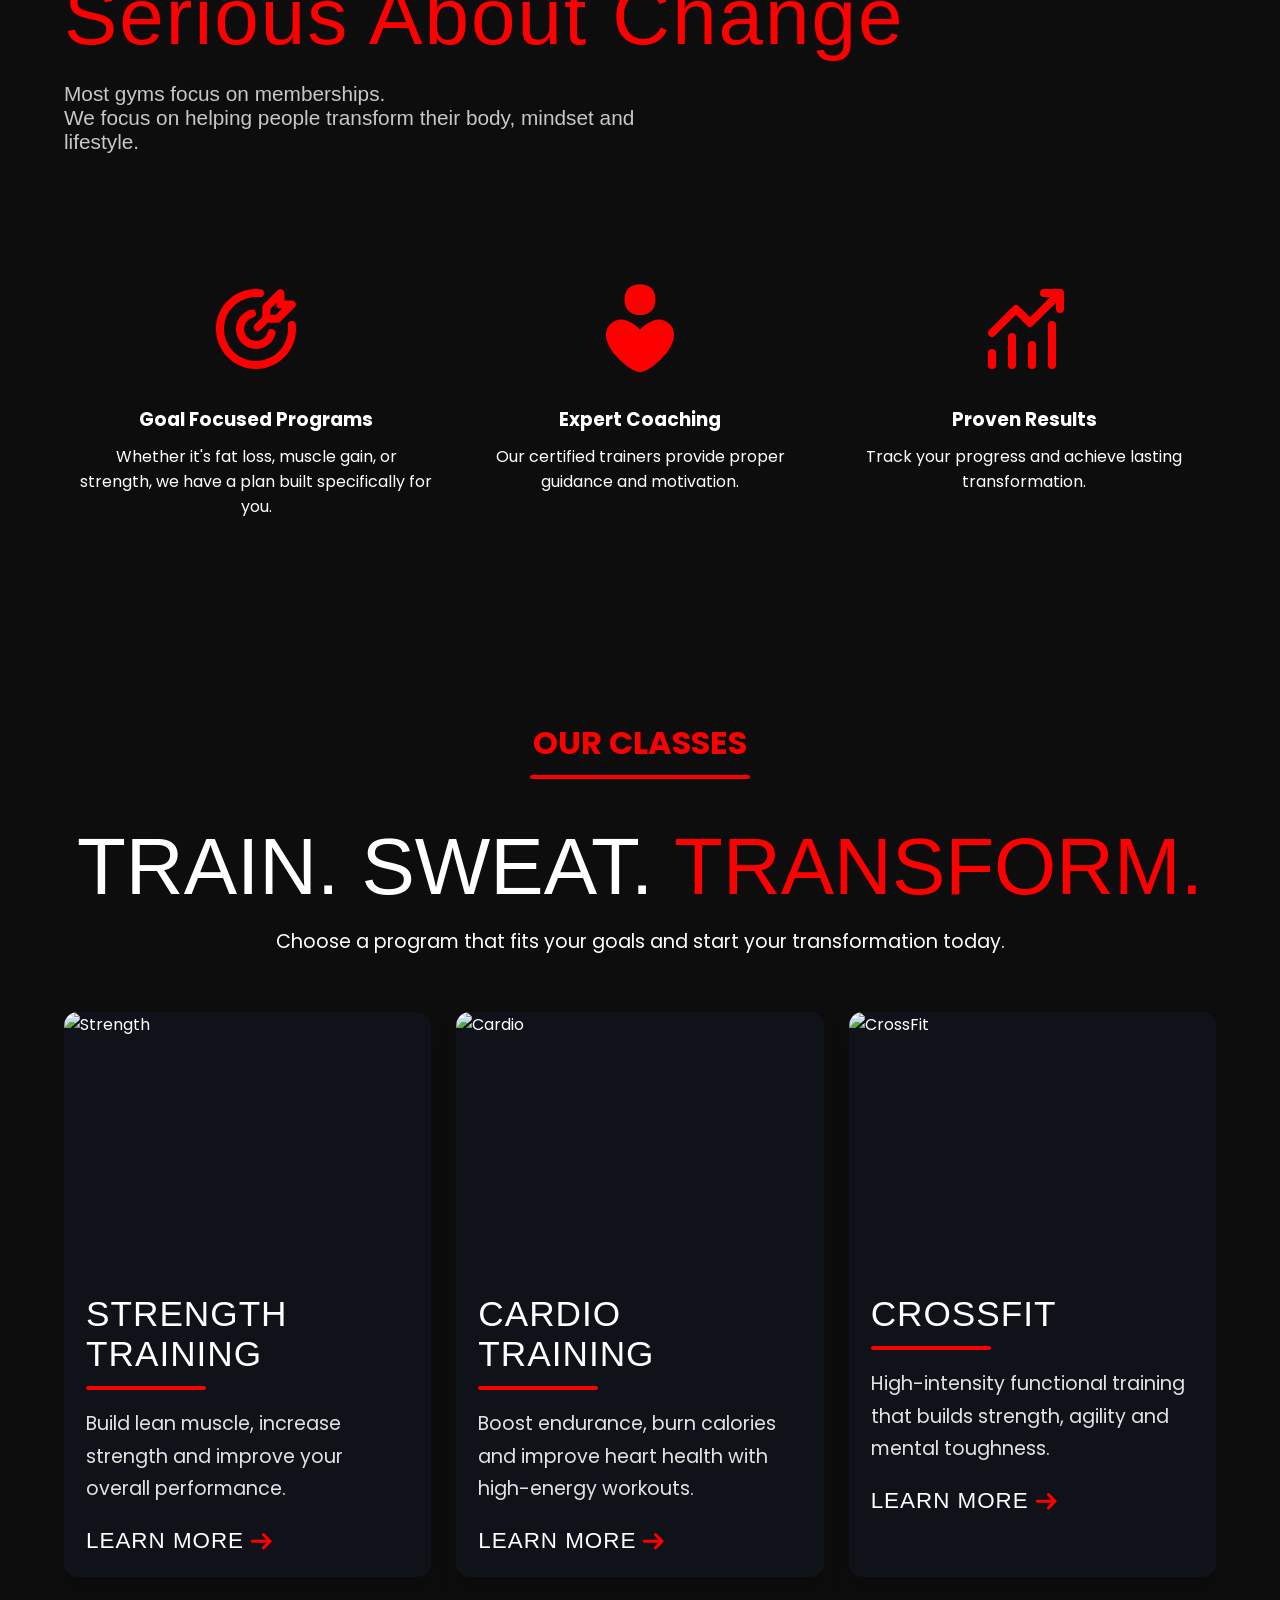
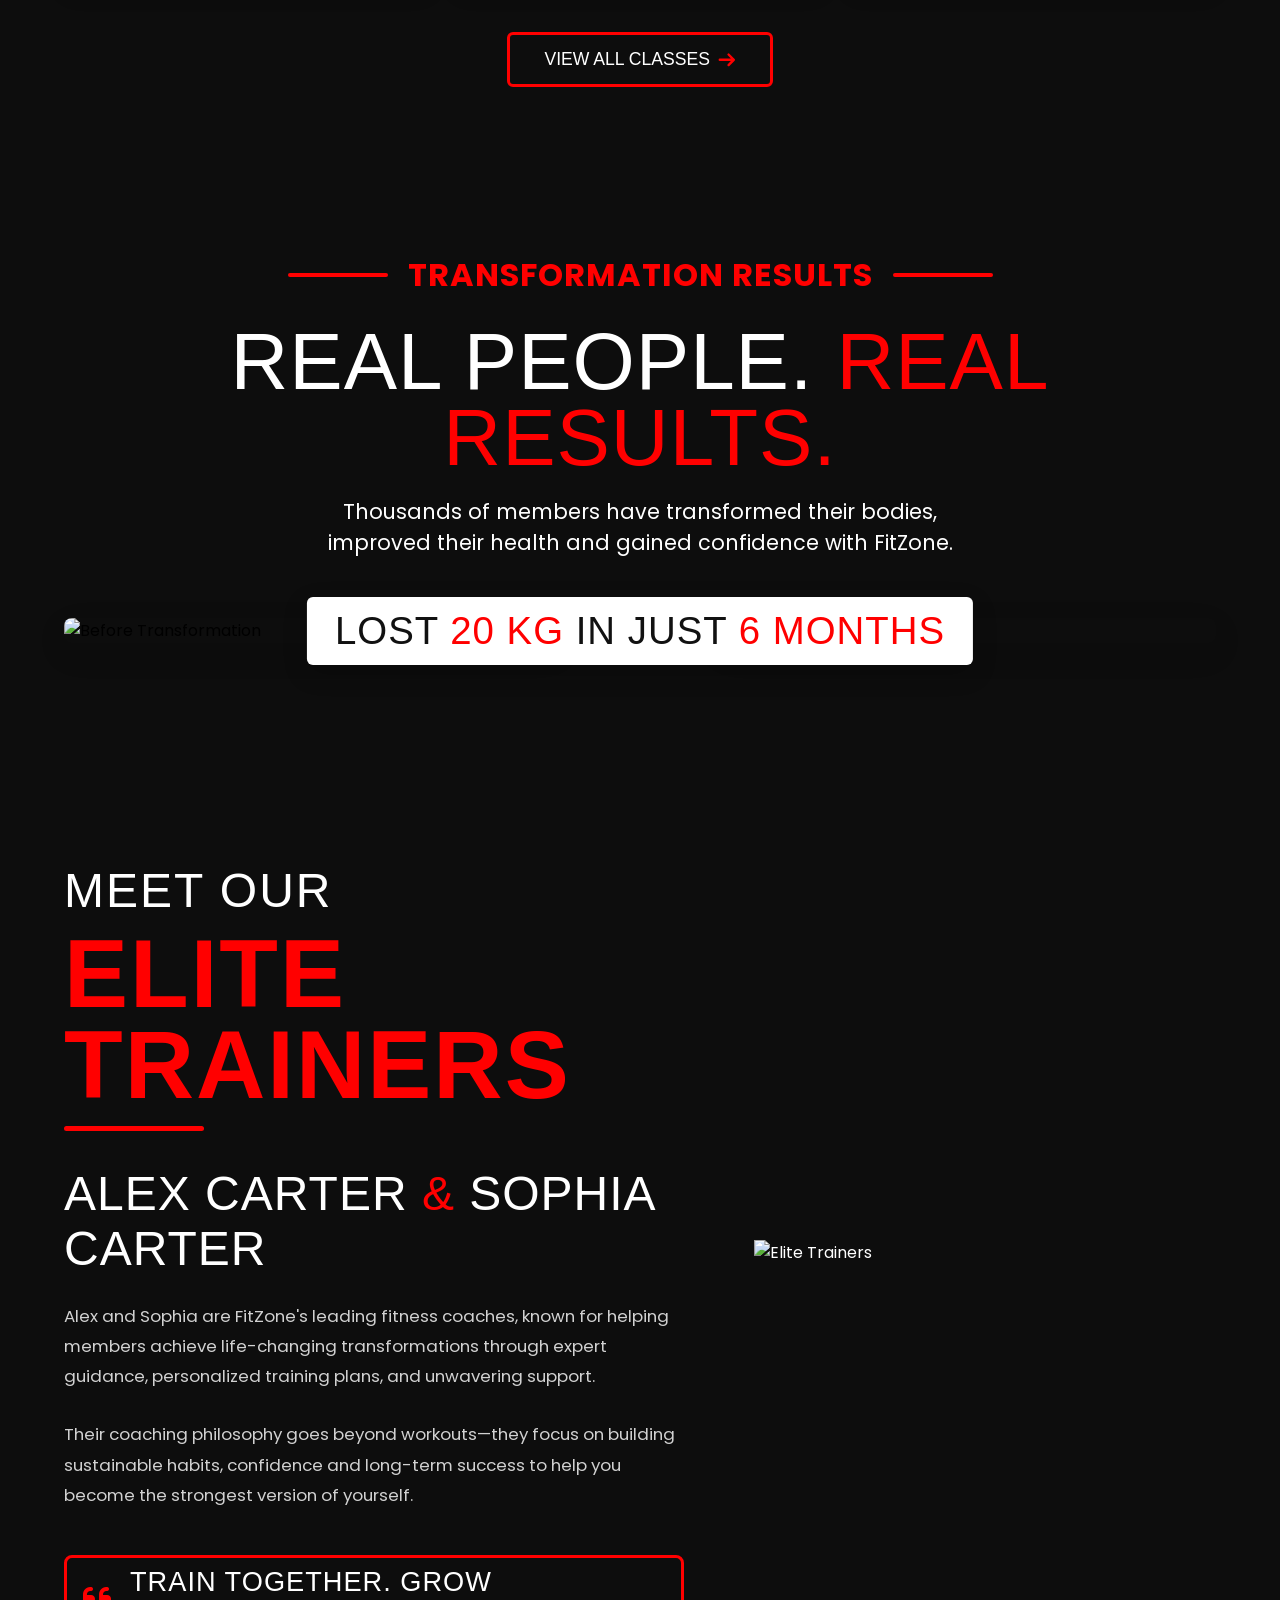
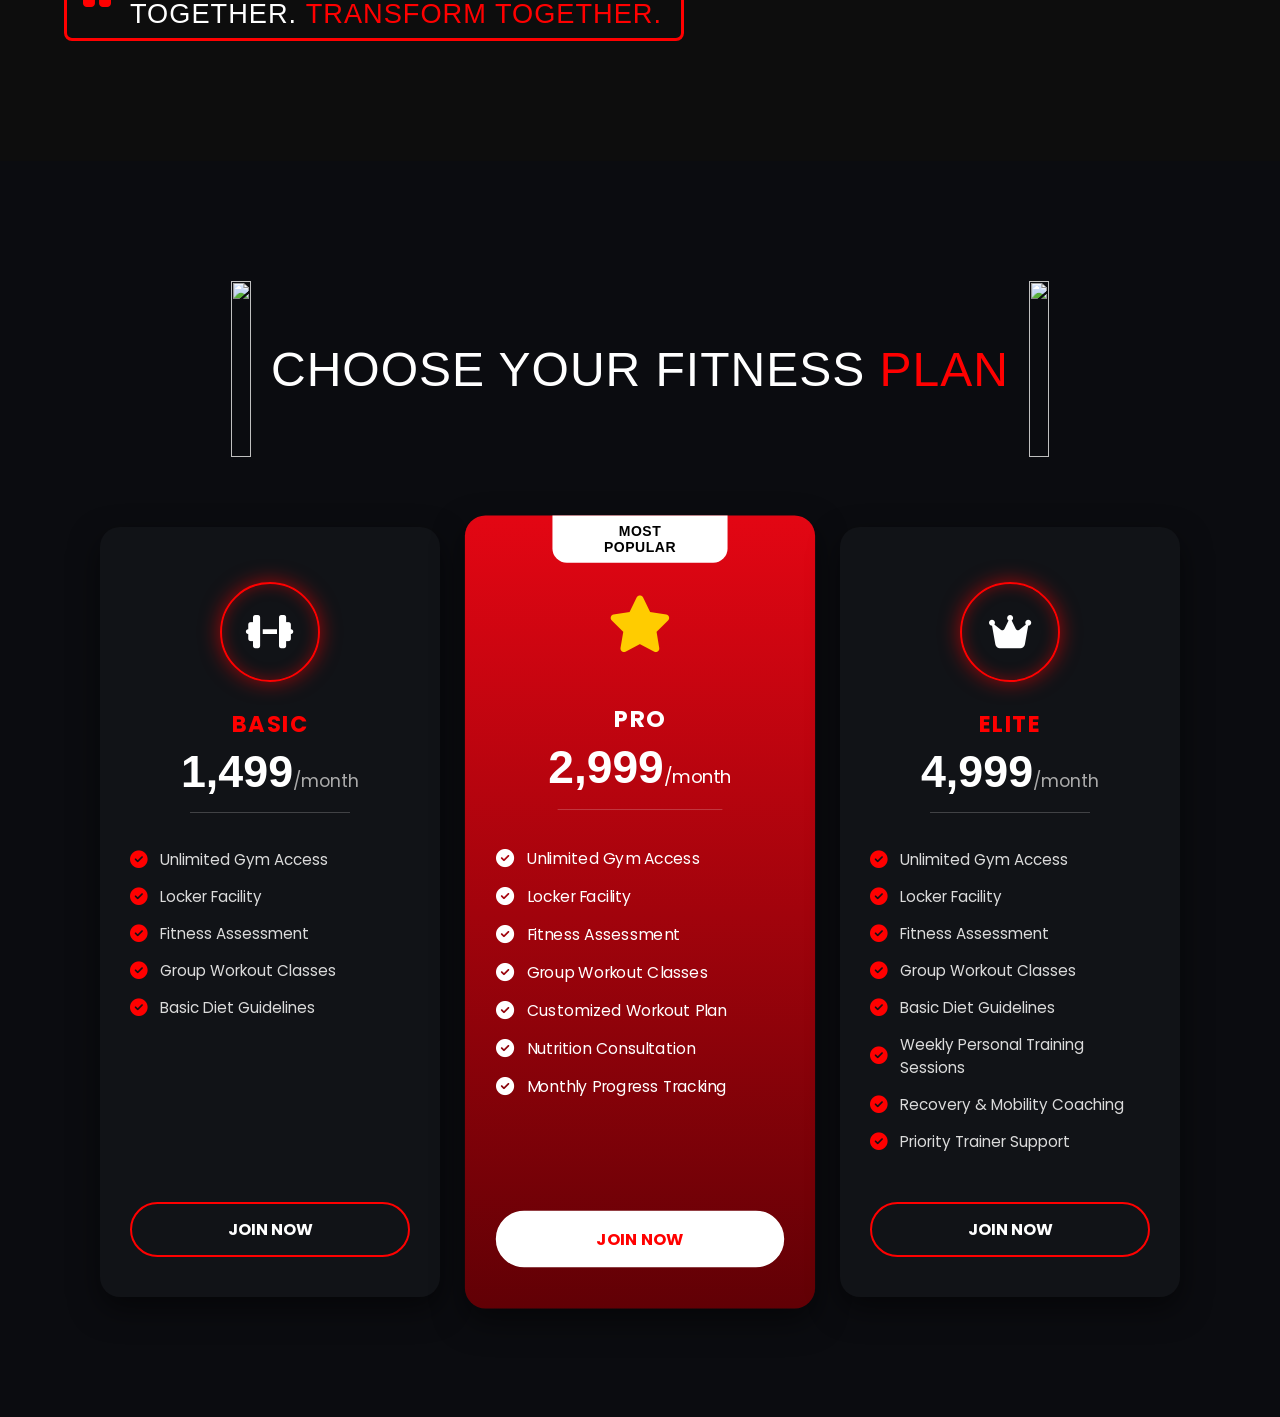
==== commit 7a8d6491: "Update index.html" ====
--- a/FitZone/index.html
+++ b/FitZone/index.html
@@ -285,6 +285,122 @@
                 </div>
             </div>
         </section>
+
+        <section class="trainers" id="trainers">
+            <div class="section-container">
+                <div class="trainers-wrapper">
+                    <div class="trainers-content">
+                        <span class="trainer-top">MEET OUR</span>
+                        <h2>ELITE <span>TRAINERS</span></h2>
+                        <div class="trainer-line"></div>
+                        <h3>
+                            ALEX CARTER
+                            <span>&</span>
+                            SOPHIA CARTER
+                        </h3>
+                        <p>
+                            Alex and Sophia are FitZone's leading fitness coaches,
+                            known for helping members achieve life-changing
+                            transformations through expert guidance, personalized
+                            training plans, and unwavering support.
+                        </p>
+                        <p>
+                            Their coaching philosophy goes beyond workouts—they
+                            focus on building sustainable habits, confidence and
+                            long-term success to help you become the strongest
+                            version of yourself.
+                        </p>
+                        <div class="trainer-quote">
+                            <span class="quote-icon">
+                                <i class="fa-solid fa-quote-left"></i>
+                            </span>
+                            <span>
+                                TRAIN TOGETHER. GROW TOGETHER.
+                                <strong>TRANSFORM TOGETHER.</strong>
+                            </span>
+                        </div>
+                    </div>
+                    <div class="trainers-image">
+                        <img src="images/trainers.png" alt="Elite Trainers">
+                    </div>
+                </div>
+            </div>
+        </section>
+
+        <section class="pricing" id="pricing">
+            <div class="section-container">
+
+                <div class="pricing-heading">
+                    <span class="dumbell-image"><img src="/images/dumbell-left.png" alt=""></span>
+                    <h2>CHOOSE YOUR FITNESS <span>PLAN</span></h2>
+                    <span class="dumbell-image"><img src="/images/dumbell-right.png" alt=""></span>
+                </div>
+
+                <div class="pricing-grid">
+
+                    <div class="price-card">
+                        <div class="price-icon">
+                            <i class="fa-solid fa-dumbbell"></i>
+                        </div>
+                        <h3>BASIC</h3>
+                        <div class="price">
+                            1,499<span>/month</span>
+                        </div>
+                        <ul>
+                            <li><i class="fa-solid fa-circle-check"></i>Unlimited Gym Access</li>
+                            <li><i class="fa-solid fa-circle-check"></i>Locker Facility</li>
+                            <li><i class="fa-solid fa-circle-check"></i>Fitness Assessment</li>
+                            <li><i class="fa-solid fa-circle-check"></i>Group Workout Classes</li>
+                            <li><i class="fa-solid fa-circle-check"></i>Basic Diet Guidelines</li>
+                        </ul>
+                        <a href="#" class="price-btn">JOIN NOW</a>
+                    </div>
+
+                    <div class="price-card featured">
+                        <div class="popular">MOST POPULAR</div>
+                        <div class="price-icon">
+                            <i class="fa-solid fa-star"></i>
+                        </div>
+                        <h3>PRO</h3>
+                        <div class="price">
+                            2,999<span>/month</span>
+                        </div>
+                        <ul>
+                            <li><i class="fa-solid fa-circle-check"></i>Unlimited Gym Access</li>
+                            <li><i class="fa-solid fa-circle-check"></i>Locker Facility</li>
+                            <li><i class="fa-solid fa-circle-check"></i>Fitness Assessment</li>
+                            <li><i class="fa-solid fa-circle-check"></i>Group Workout Classes</li>
+                            <li><i class="fa-solid fa-circle-check"></i>Customized Workout Plan</li>
+                            <li><i class="fa-solid fa-circle-check"></i>Nutrition Consultation</li>
+                            <li><i class="fa-solid fa-circle-check"></i>Monthly Progress Tracking</li>
+                        </ul>
+                        <a href="#" class="price-btn">JOIN NOW</a>
+                    </div>
+
+                    <div class="price-card">
+                        <div class="price-icon">
+                            <i class="fa-solid fa-crown"></i>
+                        </div>
+                        <h3>ELITE</h3>
+                        <div class="price">
+                            4,999<span>/month</span>
+                        </div>
+                        <ul>
+                            <li><i class="fa-solid fa-circle-check"></i>Unlimited Gym Access</li>
+                            <li><i class="fa-solid fa-circle-check"></i>Locker Facility</li>
+                            <li><i class="fa-solid fa-circle-check"></i>Fitness Assessment</li>
+                            <li><i class="fa-solid fa-circle-check"></i>Group Workout Classes</li>
+                            <li><i class="fa-solid fa-circle-check"></i>Basic Diet Guidelines</li>
+                            <li><i class="fa-solid fa-circle-check"></i>Weekly Personal Training Sessions</li>
+                            <li><i class="fa-solid fa-circle-check"></i>Recovery & Mobility Coaching</li>
+                            <li><i class="fa-solid fa-circle-check"></i>Priority Trainer Support</li>
+                        </ul>
+                        <a href="#" class="price-btn">JOIN NOW</a>
+                    </div>
+
+                </div>
+            </div>
+        </section>
     </div>
     <script src="js/script.js"></script>
 </body>
--- a/FitZone/css/style.css
+++ b/FitZone/css/style.css
@@ -37,8 +37,7 @@
   --white: #fff;
 }
 
-
-.section-container{
+.section-container {
   width: min(1300px, 90%);
   margin: auto;
 }
@@ -92,12 +91,7 @@
   top: 0;
   left: 0;
   z-index: 1000;
-  background: rgba(
-    0,
-    0,
-    0,
-    0.6
-  ); /* Slightly darker for better navigation visibility */
+  background: rgba(0, 0, 0, 0.6);
   backdrop-filter: blur(12px);
 }
 
@@ -283,7 +277,7 @@
   padding: 120px 0;
 }
 
-.about-content{
+.about-content {
   display: flex;
   justify-content: space-between;
   height: 400px;
@@ -330,7 +324,7 @@
 }
 
 .feature-grid {
-  display:flex;
+  display: flex;
   justify-content: space-between;
 }
 
@@ -413,3 +407,715 @@
     grid-template-columns: 1fr;
   }
 }
+
+.classes {
+  background: #0d0d0d;
+  padding: 64px 0;
+  color: #fff;
+}
+
+.classes-header {
+  text-align: center;
+  margin-bottom: 56px;
+}
+
+.classes-tag {
+  display: inline-block;
+  color: #ff0000;
+  font-weight: 700;
+  font-size: 2rem;
+  position: relative;
+  margin-bottom: 20px;
+}
+
+.classes-tag::after {
+  content: "";
+  position: absolute;
+  left: 50%;
+  transform: translateX(-50%);
+  bottom: -12px;
+  width: 220px;
+  height: 4px;
+  background: #ff0000;
+  border-radius: 20px;
+}
+
+.classes-title {
+  font-size: 5rem;
+  font-weight: 400;
+  line-height: 1;
+  margin: 40px 0 20px;
+  font-family: "bebas neue", sans-serif;
+}
+
+.classes-title span {
+  color: #ff0000;
+}
+
+.classes-header p {
+  font-size: 1.2rem;
+  color: #fff;
+}
+
+.classes-grid {
+  display: grid;
+  grid-template-columns: repeat(3, 1fr);
+  gap: 25px;
+}
+
+.class-card {
+  background: #0f1218;
+  border-radius: 14px;
+  overflow: hidden;
+  box-shadow: 0 16px 20px rgba(0, 0, 0, 0.15);
+  transition: 0.35s;
+}
+
+.class-card:hover {
+  transform: scale(1.04);
+}
+
+.class-card img {
+  width: 100%;
+  height: 260px;
+  object-fit: cover;
+  transition: 0.35s;
+}
+
+.class-card:hover img {
+  transform: scale(1.06);
+}
+
+.class-info {
+  padding: 22px;
+}
+
+.class-info h3 {
+  font-family: "Bebas Neue", sans-serif;
+  font-size: 2.2rem;
+  letter-spacing: 1px;
+  color: #fff;
+  font-weight: 400;
+}
+
+.red-line {
+  width: 120px;
+  height: 4px;
+  background: #ff0000;
+  margin: 12px 0 18px;
+  border-radius: 50px;
+}
+
+.class-info p {
+  color: #e2e2e2;
+  line-height: 1.7;
+  margin-bottom: 22px;
+  font-size: 1.2rem;
+}
+
+.learn-more {
+  color: #fff;
+  font-weight: 500;
+  font-size: 1.4rem;
+  transition: 0.3s;
+  font-family: "bebas neue", sans-serif;
+  letter-spacing: 1px;
+  display: inline-flex;
+  align-items: center;
+  gap: 6px;
+  text-decoration: none;
+}
+
+.learn-more:hover {
+  color: #ff0000;
+}
+
+.learn-more svg {
+  color: #ff0000;
+  transition: transform 0.3s ease;
+}
+
+.learn-more:hover svg {
+  transform: translateX(6px);
+}
+
+.classes-btn {
+  text-align: center;
+  margin-top: 55px;
+}
+
+.view-btn {
+  display: inline-flex;
+  align-items: center;
+  gap: 8px;
+  text-decoration: none;
+  padding: 14px 34px;
+  border: 3px solid #ff0000;
+  color: #fff;
+  font-weight: 700;
+  border-radius: 6px;
+  transition: 0.3s;
+  font-weight: 500;
+  font-size: 1.1rem;
+}
+
+.view-btn:hover {
+  background: #ff0000;
+  color: #fff;
+}
+
+.view-btn svg {
+  color: #ff0000;
+  transition: transform 0.3s ease;
+}
+
+.view-btn:hover svg {
+  transform: translateX(6px);
+  color: #fff;
+}
+
+@media (max-width: 992px) {
+  .classes-grid {
+    grid-template-columns: 1fr;
+  }
+
+  .classes-title {
+    font-size: 3rem;
+  }
+}
+
+.transformation {
+  padding: 100px 0;
+  background: #0d0d0d;
+  color: #000000;
+}
+
+.transformation .section-heading {
+  max-width: 850px;
+  margin: 0 auto 60px;
+  text-align: center;
+}
+
+.transformation .result-tag {
+  color: #ff0000;
+  font-family: "Poppins", sans-serif;
+  font-weight: 700;
+  font-size: 2rem;
+  letter-spacing: 1px;
+  display: inline-flex;
+  align-items: center;
+  gap: 20px;
+}
+
+.transformation .result-tag::before,
+.transformation .result-tag::after {
+  content: "";
+  width: 100px;
+  height: 4px;
+  background: #ff0000;
+  border-radius: 2px;
+}
+
+.transformation .section-title {
+  margin: 25px 0 20px;
+  font-size: 5rem;
+  line-height: 0.95;
+  font-family: "Bebas Neue", sans-serif;
+  font-weight: 400;
+  letter-spacing: 1px;
+  color: #fff;
+}
+
+.transformation .section-title span {
+  color: #ff0000;
+}
+
+.transformation .section-text {
+  max-width: 700px;
+  margin: auto;
+  font-size: 1.3rem;
+  color: #fff;
+  font-weight: 400;
+  line-height: 1.5;
+}
+
+.transformation-wrapper {
+  position: relative;
+  display: grid;
+  grid-template-columns: 1fr 1fr;
+  margin-top: 50px;
+  max-width: 1600px;
+  margin-left: auto;
+  margin-right: auto;
+  gap: 160px;
+}
+
+.result-card {
+  overflow: hidden;
+  box-shadow: 0 10px 30px rgba(0, 0, 0, 0.1);
+}
+
+.result-card.before,
+.result-card.after {
+  border-radius: 8px;
+}
+
+.result-card img {
+  width: 100%;
+  height: 100%;
+  display: block;
+  object-fit: cover;
+}
+
+.weight-loss-overlay {
+  position: absolute;
+  top: 50%;
+  left: 50%;
+  transform: translate(-50%, -50%);
+  background: #ffffff;
+  padding: 12px 28px;
+  border-radius: 6px;
+  font-family: "Bebas Neue", sans-serif;
+  font-size: 2.4rem;
+  letter-spacing: 1px;
+  color: #111111;
+  box-shadow: 0 8px 25px rgba(0, 0, 0, 0.2);
+  white-space: nowrap;
+  z-index: 5;
+}
+
+.weight-loss-overlay span {
+  color: #ff0000;
+}
+
+@media (max-width: 768px) {
+  .transformation {
+    padding: 60px 0;
+  }
+
+  .transformation .section-title {
+    font-size: 3.5rem;
+  }
+
+  .transformation .section-text {
+    font-size: 1.1rem;
+  }
+
+  .transformation-wrapper {
+    grid-template-columns: 1fr;
+    max-width: 450px;
+  }
+
+  .result-card.before {
+    border-radius: 8px 8px 0 0;
+  }
+
+  .result-card.after {
+    border-radius: 0 0 8px 8px;
+  }
+
+  .weight-loss-overlay {
+    font-size: 1.8rem;
+    padding: 10px 20px;
+    white-space: normal;
+    text-align: center;
+    width: 85%;
+  }
+}
+
+.trainers {
+  padding: 120px 0;
+  overflow: hidden;
+}
+
+.trainers-wrapper {
+  display: grid;
+  grid-template-columns: 1fr 1fr;
+  align-items: center;
+  gap: 70px;
+}
+
+.trainers-content {
+  max-width: 620px;
+}
+
+.trainer-top {
+  display: block;
+  font-family: "Bebas Neue", sans-serif;
+  font-size: 3rem;
+  letter-spacing: 2px;
+  color: #fff;
+  font-weight: 400;
+}
+
+.trainers-content h2 {
+  font-family: "Bebas Neue", sans-serif;
+  font-size: 6rem;
+  line-height: 0.95;
+  letter-spacing: 2px;
+  color: var(--primary);
+  margin: 10px 0 15px;
+}
+
+.trainers-content h2 span {
+  color: var(--primary);
+}
+
+.trainer-line {
+  width: 140px;
+  height: 5px;
+  background: var(--primary);
+  border-radius: 20px;
+  margin-bottom: 35px;
+}
+
+.trainers-content h3 {
+  font-family: "Bebas Neue", sans-serif;
+  font-size: 3rem;
+  font-weight: 400;
+  color: #fff;
+  letter-spacing: 1px;
+  margin-bottom: 25px;
+}
+
+.trainers-content h3 span {
+  color: var(--primary);
+}
+
+.trainers-content p {
+  color: #d1d1d1;
+  line-height: 1.8;
+  font-size: 1.05rem;
+  margin-bottom: 28px;
+}
+
+.trainer-quote {
+  display: flex;
+  align-items: center;
+  gap: 18px;
+  margin-top: 45px;
+  padding: 8px 16px;
+  border: 3px solid var(--primary);
+  border-radius: 8px;
+  width: max-content;
+  max-width: 100%;
+}
+
+.quote-icon {
+  font-size: 2rem;
+  color: var(--primary);
+}
+
+.trainer-quote span:last-child {
+  font-family: "Bebas Neue", sans-serif;
+  font-size: 1.7rem;
+  color: #fff;
+  font-weight: 100;
+  letter-spacing: 1px;
+}
+
+.trainer-quote strong {
+  color: var(--primary);
+  font-weight: 400;
+}
+
+.trainers-image {
+  display: flex;
+  justify-content: flex-end;
+  align-items: flex-end;
+  position: relative;
+}
+
+.trainers-image img {
+  width: 100%;
+  max-width: 620px;
+}
+
+@media (max-width: 1100px) {
+  .trainers-wrapper {
+    grid-template-columns: 1fr;
+    text-align: center;
+  }
+
+  .trainers-content {
+    max-width: 100%;
+  }
+
+  .trainer-line {
+    margin: 0 auto 35px;
+  }
+
+  .trainer-quote {
+    margin: 40px auto 0;
+  }
+
+  .trainers-image {
+    justify-content: center;
+  }
+}
+
+@media (max-width: 768px) {
+  .trainers {
+    padding: 90px 0;
+  }
+
+  .trainer-top {
+    font-size: 2rem;
+  }
+
+  .trainers-content h2 {
+    font-size: 4rem;
+  }
+
+  .trainers-content h3 {
+    font-size: 2rem;
+  }
+
+  .trainer-quote {
+    flex-direction: column;
+    text-align: center;
+    padding: 20px;
+  }
+
+  .trainer-quote span:last-child {
+    font-size: 1.5rem;
+  }
+}
+
+.pricing {
+  padding: 120px 0;
+  background-color: #0b0c10; /* Dark background to make cards pop */
+  color: #fff;
+}
+
+.pricing-heading {
+  display: flex;
+  justify-content: center;
+  align-items: center;
+  gap: 20px;
+  margin-bottom: 70px;
+}
+
+.pricing-heading h2 {
+  font-family: "Bebas Neue", sans-serif;
+  font-size: 3rem;
+  font-weight: 400;
+  letter-spacing: 1px;
+}
+
+.pricing-heading h2 span {
+  color: #ff0000;
+}
+
+.dumbell-image img {
+  height: 176px;
+}
+
+/* Grid Layout Alignment */
+.pricing-grid {
+  display: grid;
+  grid-template-columns: repeat(3, 340px);
+  gap: 30px;
+  align-items: stretch; /* Keeps card heights structurally flexible */
+  justify-content: center;
+}
+
+/* Card Styling */
+.price-card {
+  position: relative;
+  background: #111317;
+  color: #fff;
+  border-radius: 20px;
+  padding: 55px 30px 40px;
+  text-align: center;
+  box-shadow: 0 12px 30px rgba(0, 0, 0, 0.5);
+  transition: 0.35s ease;
+  display: flex;
+  flex-direction: column;
+}
+
+.price-card:hover {
+  transform: translateY(-10px);
+}
+
+/* Featured (PRO) Card Design */
+.featured {
+  background: linear-gradient(180deg, #e30613 0%, #610005 100%);
+  transform: scale(1.03); /* Gives it the prominent height display */
+}
+
+.featured:hover {
+  transform: translateY(-10px) scale(1.03);
+}
+
+/* Most Popular Tab */
+.popular {
+  position: absolute;
+  top: 0;
+  left: 50%;
+  transform: translateX(-50%);
+  background: #fff;
+  color: #000;
+  padding: 8px 35px;
+  border-radius: 0 0 14px 14px;
+  font-weight: 800;
+  font-size: 0.85rem;
+  letter-spacing: 0.5px;
+}
+
+/* Red Glowing Icon Circles */
+.price-icon {
+  width: 100px;
+  height: 100px;
+  margin: 0 auto 25px;
+  border-radius: 50%;
+  display: flex;
+  justify-content: center;
+  align-items: center;
+  border: 2px solid #ff0000;
+  box-shadow:
+    0 0 20px rgba(255, 0, 0, 0.6),
+    inset 0 0 15px rgba(255, 0, 0, 0.4);
+}
+
+/* Featured Yellow Star Icon */
+.featured .price-icon {
+  border: none;
+  box-shadow: none;
+  background: transparent;
+}
+
+.price-icon i {
+  font-size: 38px;
+  color: #fff;
+}
+
+.featured .price-icon i {
+  font-size: 55px;
+  color: #ffcc00; /* Vibrant Gold/Yellow Star */
+}
+
+/* Titles */
+.price-card h3 {
+  font-family: "Poppins", sans-serif;
+  font-size: 1.4rem;
+  font-weight: 700;
+  letter-spacing: 1.5px;
+  color: #ff0000;
+  margin-bottom: 5px;
+}
+
+.featured h3 {
+  color: #fff;
+}
+
+/* Prices */
+.price {
+  font-family: "Poppins", sans-serif;
+  font-size: 2.8rem;
+  font-weight: 800;
+  margin-bottom: 20px;
+  position: relative;
+  display: inline-block;
+  width: 100%;
+}
+
+.price span {
+  font-size: 1.1rem;
+  font-weight: 400;
+  color: #aaa;
+}
+
+.featured .price span {
+  color: #fff;
+}
+
+/* Short separator lines matching the layout mockup */
+.price::after {
+  content: "";
+  display: block;
+  width: 160px;
+  height: 1px;
+  background: rgba(255, 255, 255, 0.2);
+  margin: 15px auto 0;
+}
+
+/* Features list styling */
+.price-card ul {
+  list-style: none;
+  text-align: left;
+  margin: 15px 0 35px;
+  padding: 0;
+}
+
+.price-card ul li {
+  display: flex;
+  align-items: center;
+  gap: 12px;
+  margin-bottom: 14px;
+  color: #dbdbdb;
+  font-size: 0.95rem;
+}
+
+.featured ul li {
+  color: #fff;
+}
+
+/* Check Icons */
+.price-card ul li i {
+  color: #ff0000;
+  font-size: 1.1rem;
+}
+
+.featured ul li i {
+  color: #fff;
+}
+
+/* Buttons (Pill shaped as shown in mockup) */
+.price-btn {
+  display: block;
+  width: 100%;
+  padding: 13px 0;
+  border: 2px solid #ff0000;
+  border-radius: 30px; /* Fully rounded capsule buttons */
+  color: #fff;
+  text-align: center;
+  font-weight: 700;
+  font-size: 1rem;
+  text-decoration: none;
+  margin-top: auto; /* Keeps all buttons uniform at the bottom */
+  transition: 0.3s ease;
+}
+
+.price-btn:hover {
+  background: #ff0000;
+}
+
+/* Featured White Button */
+.featured .price-btn {
+  background: #fff;
+  color: #ff0000;
+  border-color: #fff;
+}
+
+.featured .price-btn:hover {
+  background: #111;
+  border-color: #111;
+  color: #fff;
+}
+
+/* Responsive Overrides */
+@media (max-width: 1100px) {
+  .pricing-grid {
+    grid-template-columns: 1fr;
+    gap: 50px;
+    max-width: 400px;
+    margin: 0 auto;
+  }
+  .featured {
+    transform: none;
+  }
+  .featured:hover {
+    transform: translateY(-10px);
+  }
+}
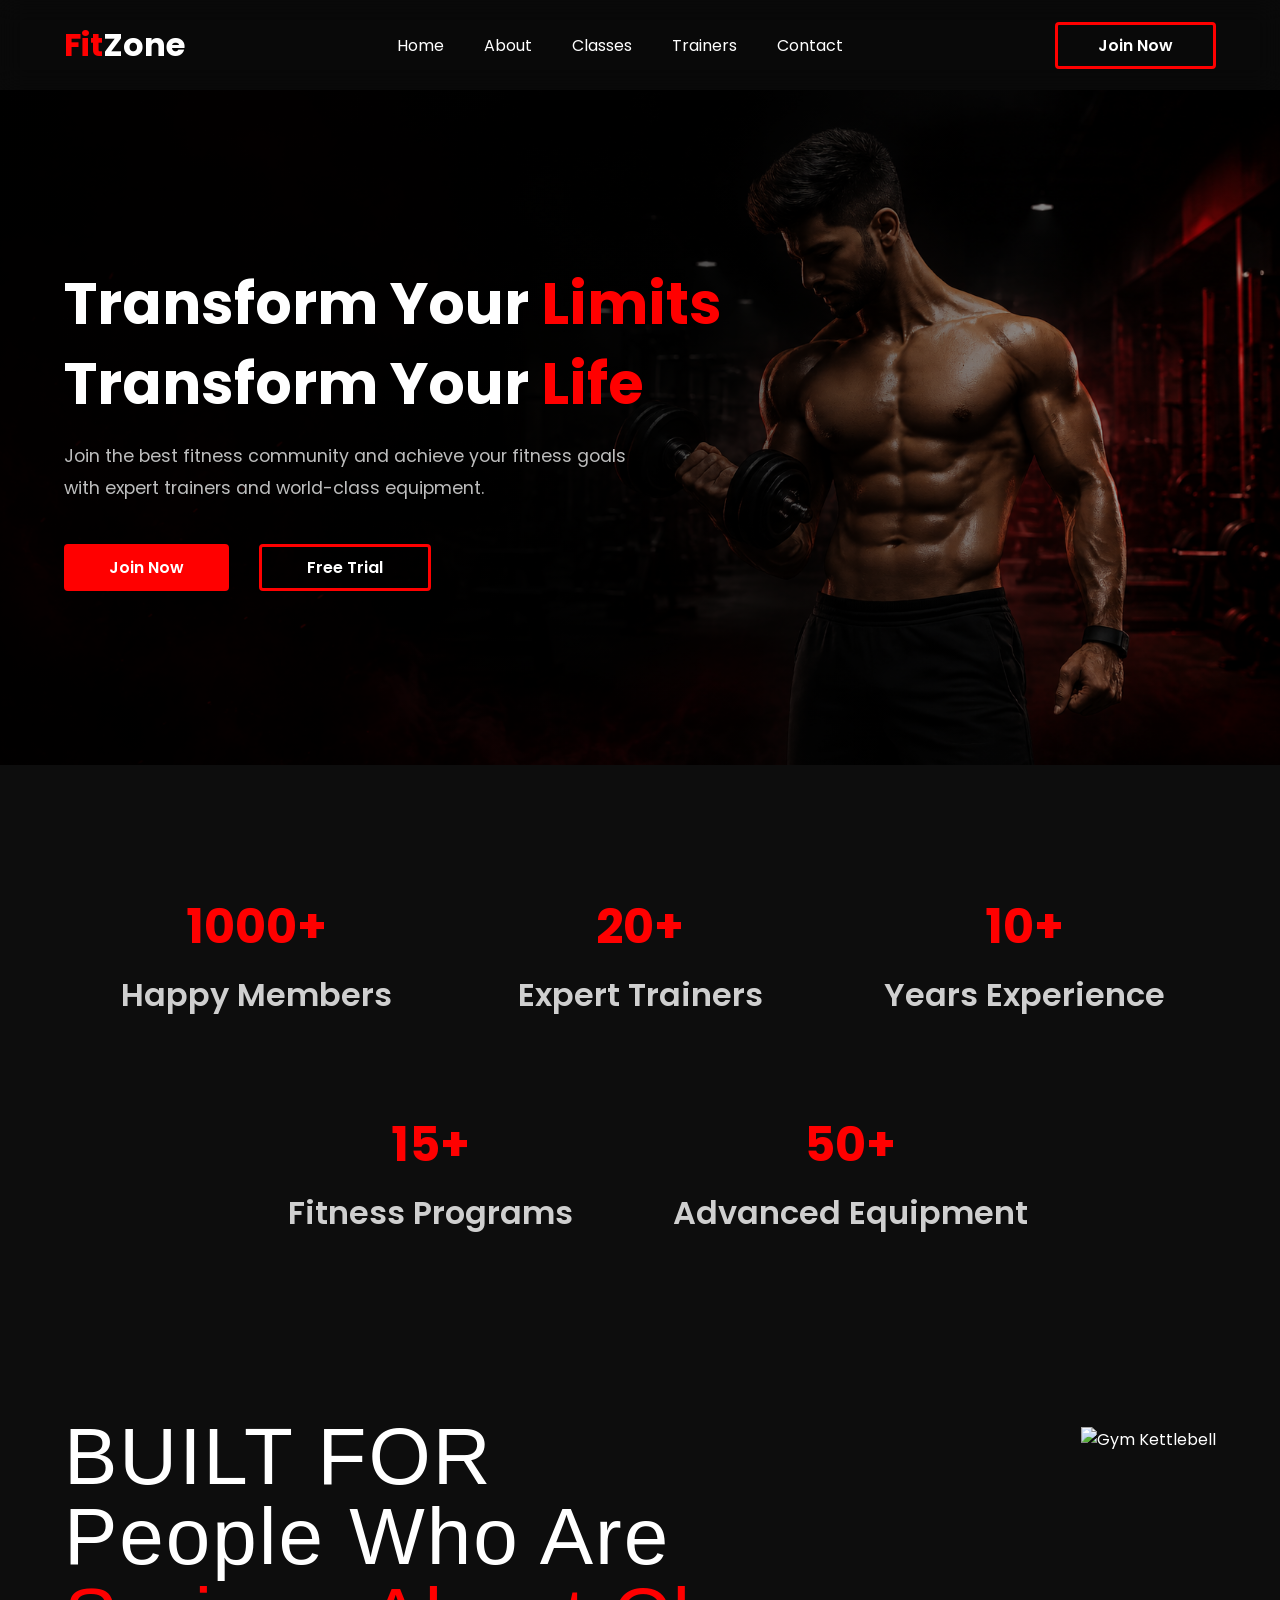
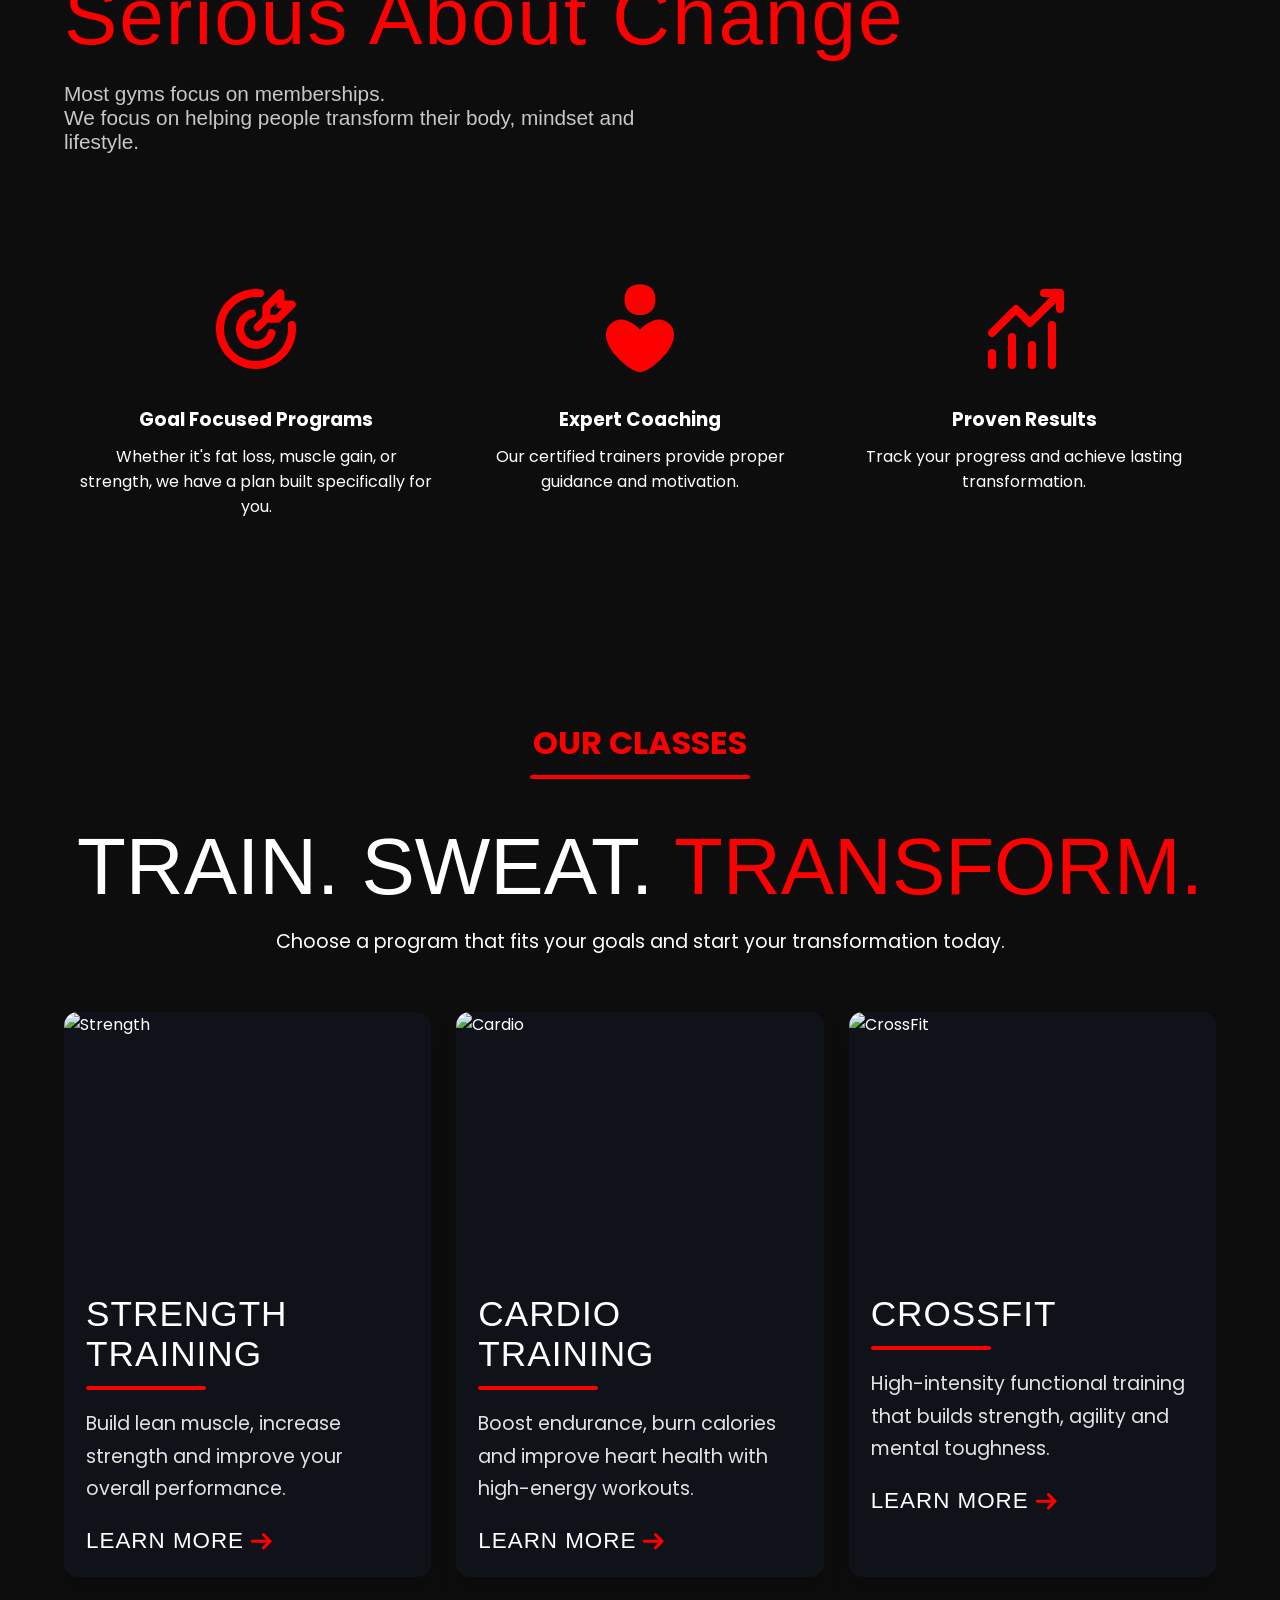
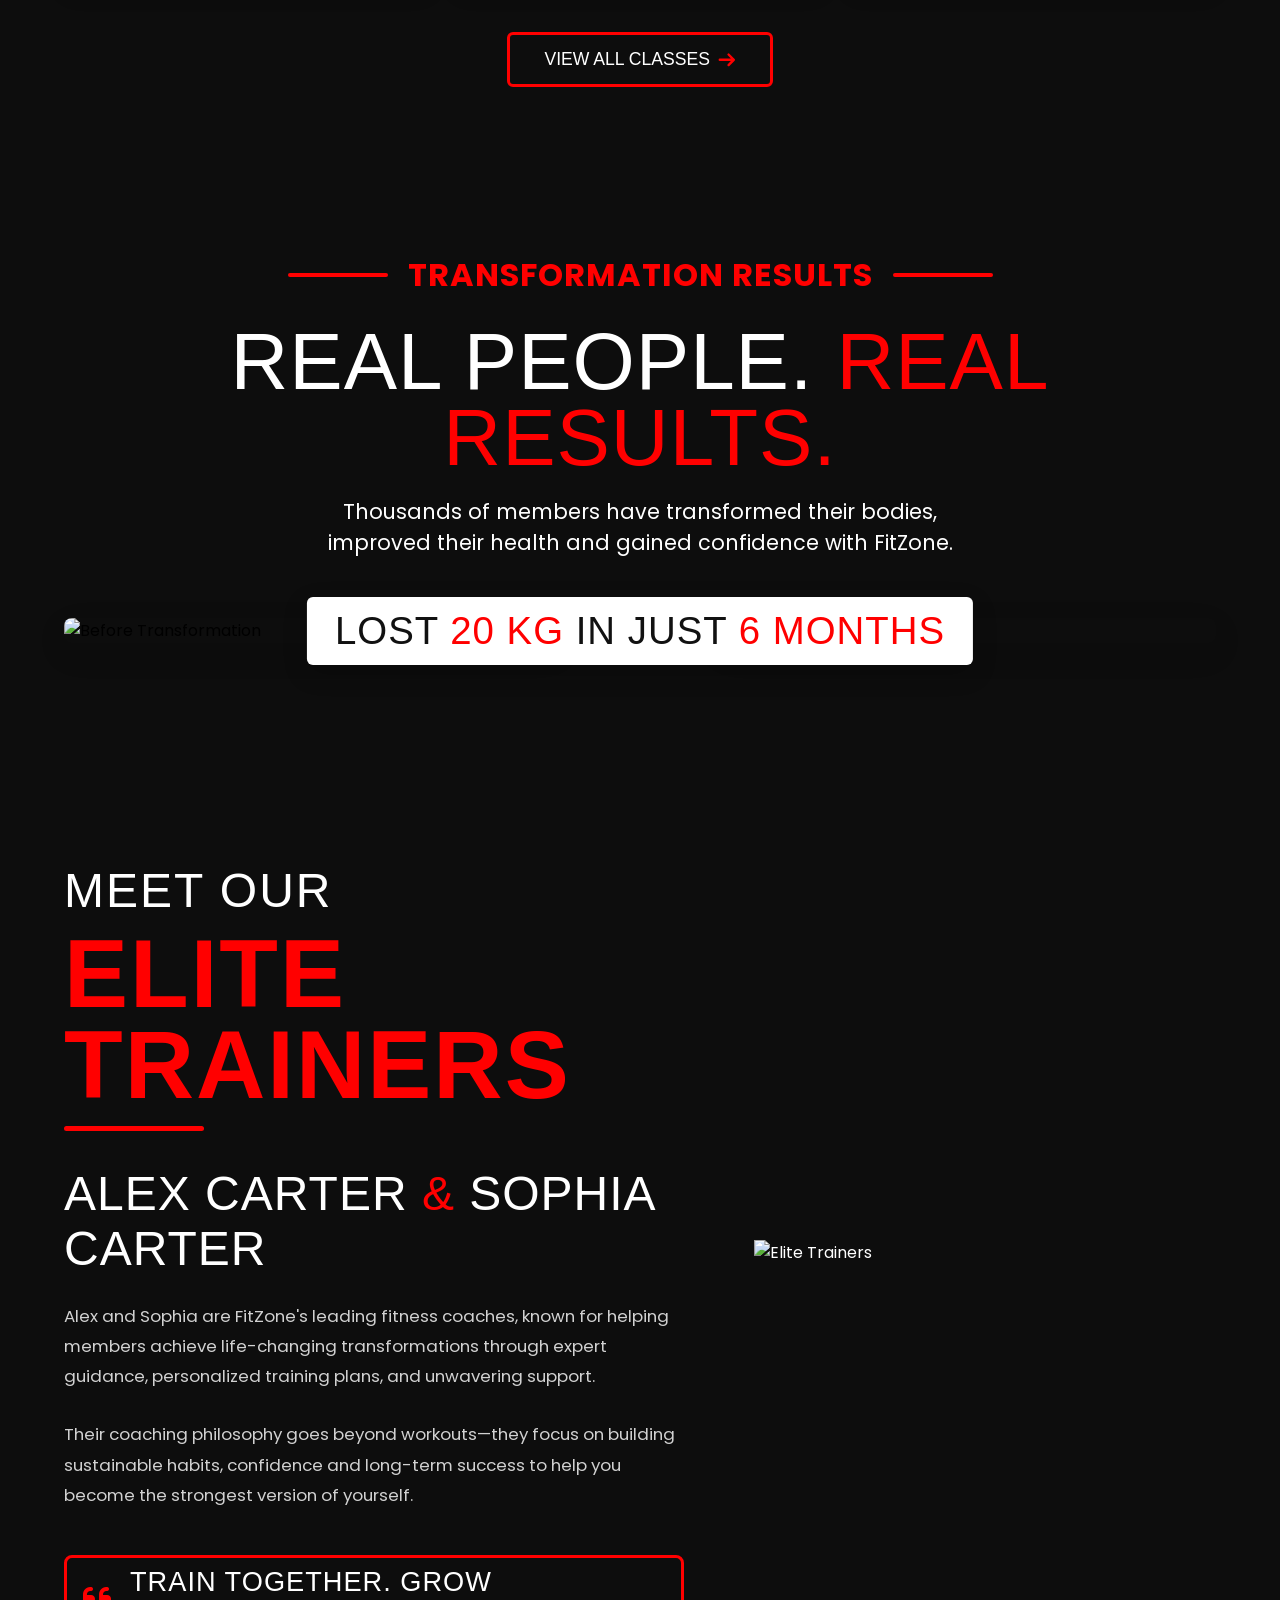
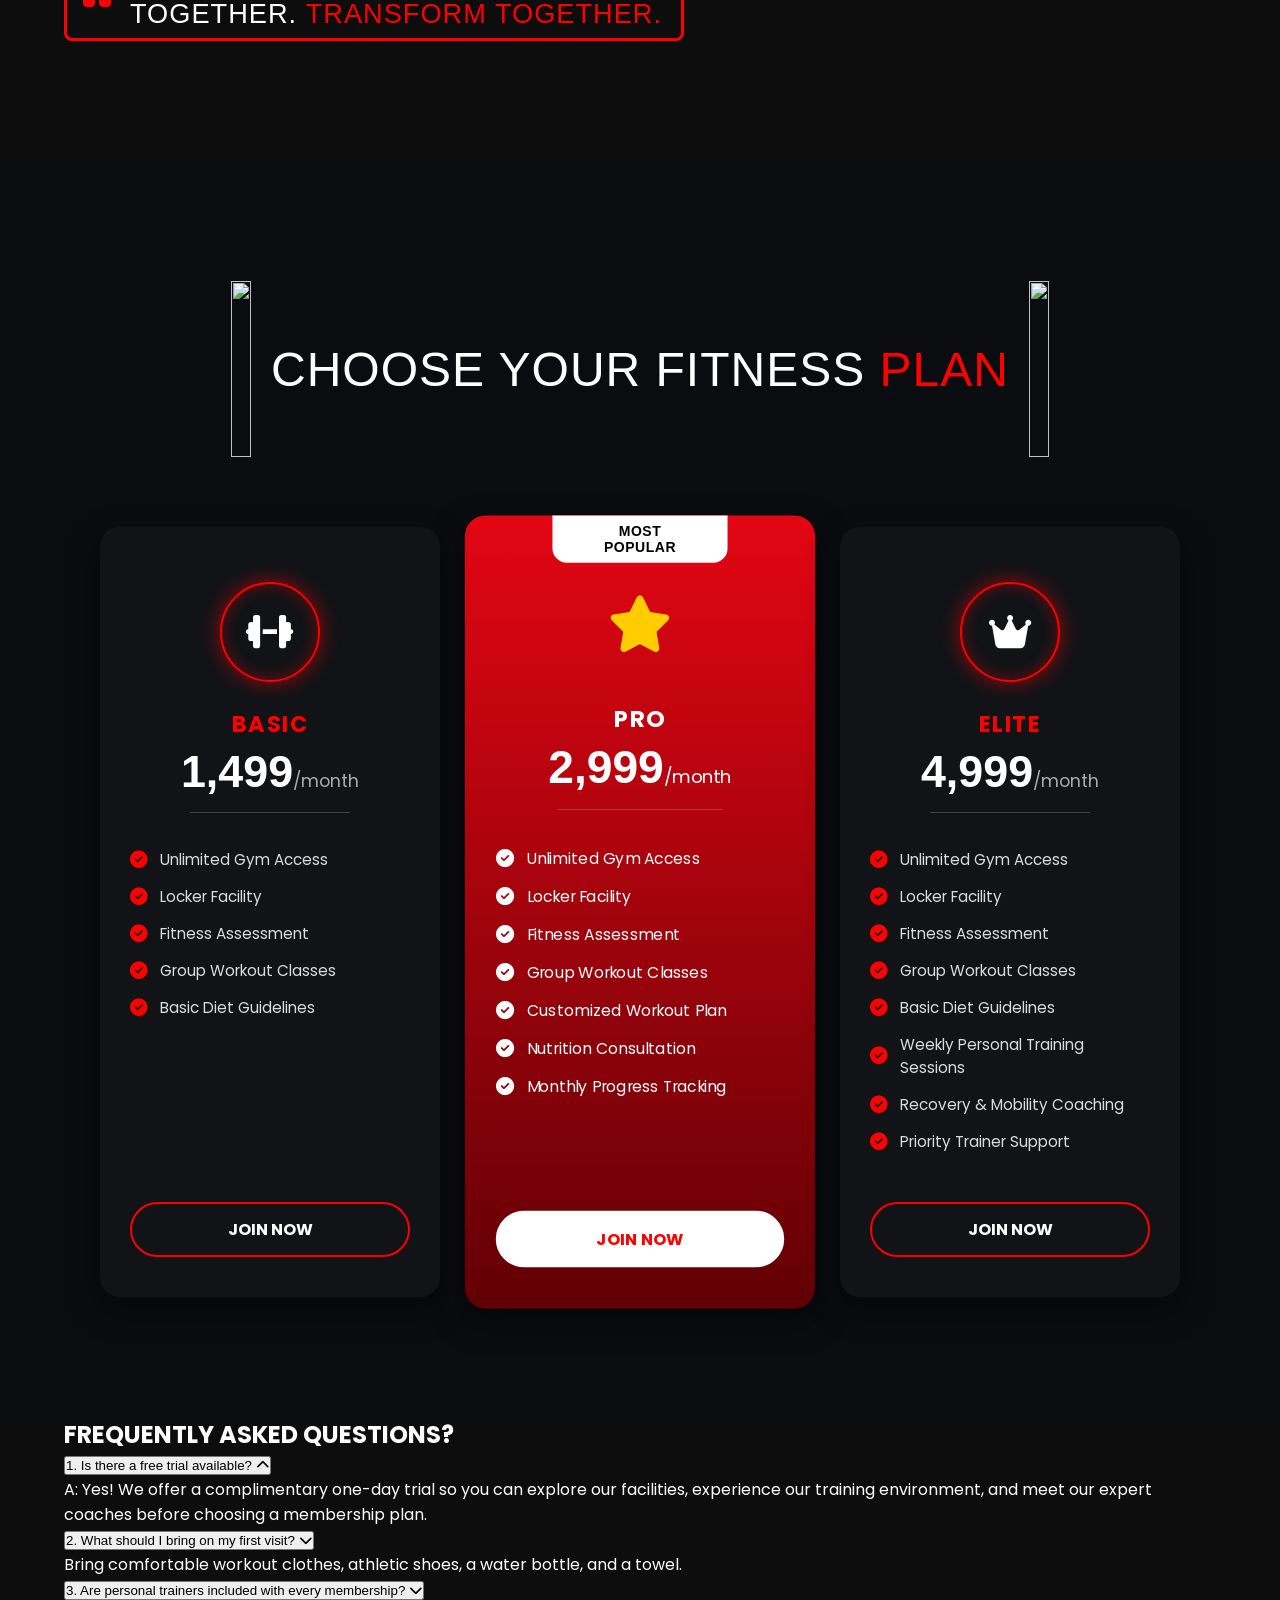
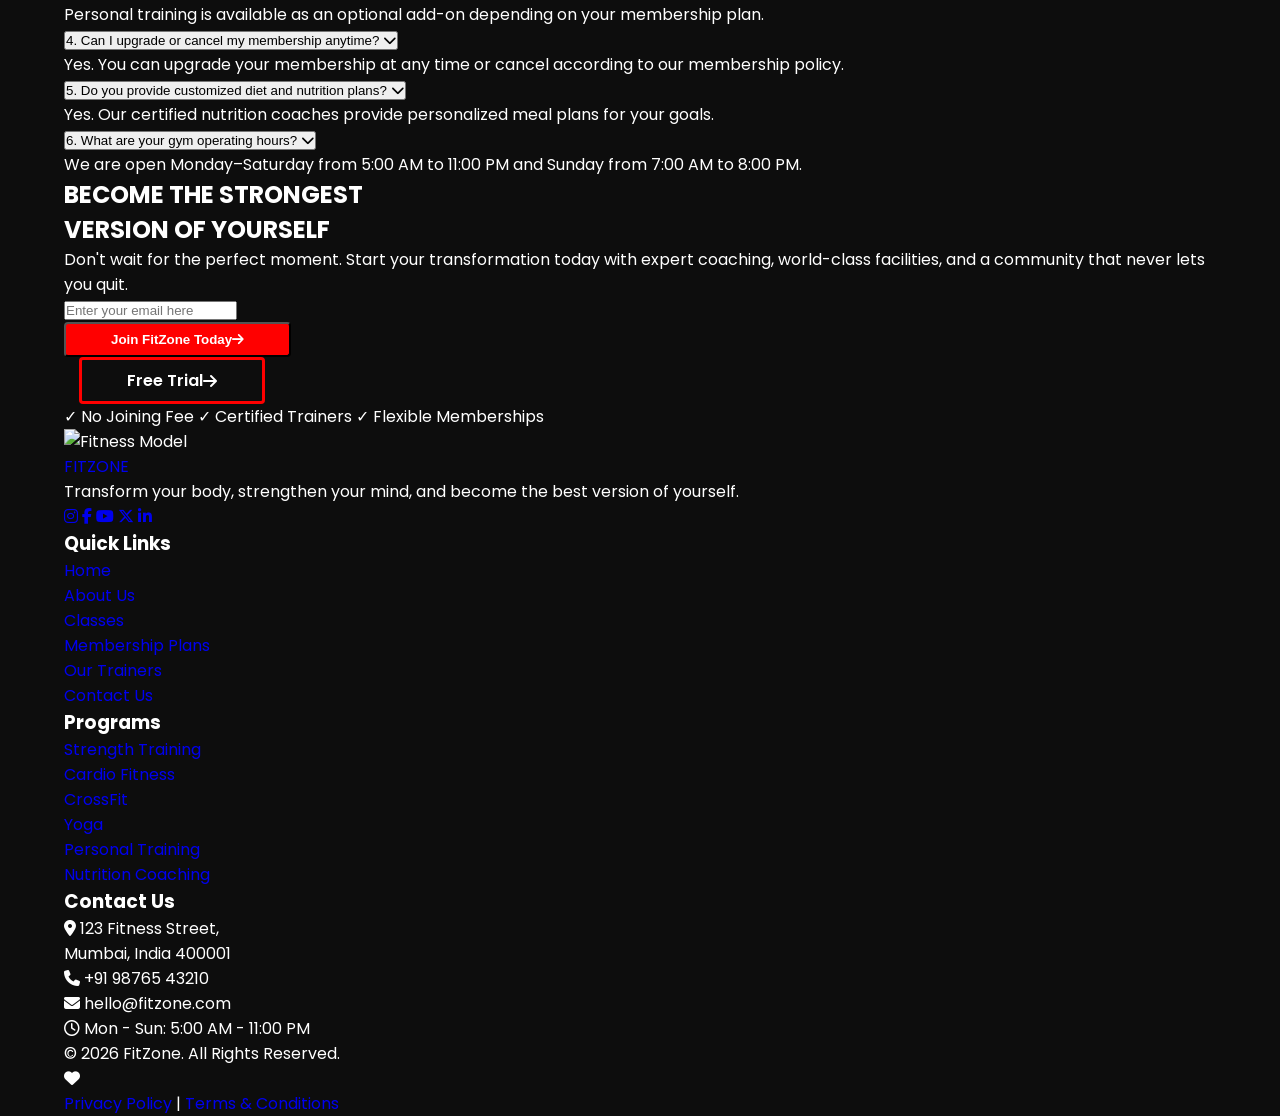
==== commit 03d0979a: "Update index.html" ====
--- a/FitZone/index.html
+++ b/FitZone/index.html
@@ -401,6 +401,207 @@
                 </div>
             </div>
         </section>
+
+        <section class="faq" id="faq">
+            <div class="section-container">
+                <div class="faq-heading">
+                    <h2>FREQUENTLY <span>ASKED</span> QUESTIONS?</h2>
+                </div>
+                <div class="faq-container">
+                    <div class="faq-item active">
+                        <button class="faq-question">
+                            <span>1. Is there a free trial available?</span>
+                            <i class="fa-solid fa-chevron-up"></i>
+                        </button>
+                        <div class="faq-answer">
+                            <p>
+                                A: Yes! We offer a complimentary one-day trial so you can explore our facilities,
+                                experience our training environment, and meet our expert coaches before choosing
+                                a membership plan.
+                            </p>
+                        </div>
+                    </div>
+                    <div class="faq-item">
+                        <button class="faq-question">
+                            <span>2. What should I bring on my first visit?</span>
+                            <i class="fa-solid fa-chevron-down"></i>
+                        </button>
+
+                        <div class="faq-answer">
+                            <p>
+                                Bring comfortable workout clothes, athletic shoes, a water bottle, and a towel.
+                            </p>
+                        </div>
+                    </div>
+                    <div class="faq-item">
+                        <button class="faq-question">
+                            <span>3. Are personal trainers included with every membership?</span>
+                            <i class="fa-solid fa-chevron-down"></i>
+                        </button>
+                        <div class="faq-answer">
+                            <p>
+                                Personal training is available as an optional add-on depending on your membership plan.
+                            </p>
+                        </div>
+                    </div>
+                    <div class="faq-item">
+                        <button class="faq-question">
+                            <span>4. Can I upgrade or cancel my membership anytime?</span>
+                            <i class="fa-solid fa-chevron-down"></i>
+                        </button>
+                        <div class="faq-answer">
+                            <p>
+                                Yes. You can upgrade your membership at any time or cancel according to our membership
+                                policy.
+                            </p>
+                        </div>
+                    </div>
+                    <div class="faq-item">
+                        <button class="faq-question">
+                            <span>5. Do you provide customized diet and nutrition plans?</span>
+                            <i class="fa-solid fa-chevron-down"></i>
+                        </button>
+                        <div class="faq-answer">
+                            <p>
+                                Yes. Our certified nutrition coaches provide personalized meal plans for your goals.
+                            </p>
+                        </div>
+                    </div>
+                    <div class="faq-item">
+                        <button class="faq-question">
+                            <span>6. What are your gym operating hours?</span>
+                            <i class="fa-solid fa-chevron-down"></i>
+                        </button>
+                        <div class="faq-answer">
+                            <p>
+                                We are open Monday–Saturday from 5:00 AM to 11:00 PM and Sunday from 7:00 AM to 8:00 PM.
+                            </p>
+                        </div>
+                    </div>
+                </div>
+            </div>
+        </section>
+
+        <section class="cta" id="contact">
+            <div class="section-container">
+                <div class="cta-wrapper">
+                    <div class="cta-content">
+                        <h2>
+                            BECOME THE
+                            <span>STRONGEST</span><br>
+                            VERSION OF
+                            <span>YOURSELF</span>
+                        </h2>
+                        <p>
+                            Don't wait for the perfect moment. Start your transformation
+                            today with expert coaching, world-class facilities, and a
+                            community that never lets you quit.
+                        </p>
+                        <form class="cta-form">
+                            <input type="email" placeholder="Enter your email here">
+                            <div class="cta-buttons">
+                                <button type="submit" class="hero-btn">
+                                    Join FitZone Today
+                                    <i class="fa-solid fa-arrow-right"></i>
+                                </button>
+                                <a href="#" class="btn-outline">
+                                    Free Trial
+                                    <i class="fa-solid fa-arrow-right"></i>
+                                </a>
+                            </div>
+                        </form>
+                        <div class="cta-features">
+                            <span>✓ No Joining Fee</span>
+                            <span>✓ Certified Trainers</span>
+                            <span>✓ Flexible Memberships</span>
+                        </div>
+                    </div>
+                    <div class="cta-image">
+                        <img src="images/cta-man.png" alt="Fitness Model">
+                    </div>
+                </div>
+            </div>
+        </section>
+
+        <footer class="footer">
+            <div class="section-container">
+                <div class="footer-top">
+                    <div class="footer-col">
+                        <a href="#" class="footer-logo">
+                            FIT<span>ZONE</span>
+                        </a>
+                        <p>
+                            Transform your body, strengthen your mind,
+                            and become the best version of yourself.
+                        </p>
+                        <div class="footer-social">
+                            <a href="#"><i class="fa-brands fa-instagram"></i></a>
+                            <a href="#"><i class="fa-brands fa-facebook-f"></i></a>
+                            <a href="#"><i class="fa-brands fa-youtube"></i></a>
+                            <a href="#"><i class="fa-brands fa-x-twitter"></i></a>
+                            <a href="#"><i class="fa-brands fa-linkedin-in"></i></a>
+                        </div>
+                    </div>
+                    <div class="footer-col">
+                        <h3>Quick Links</h3>
+                        <ul>
+                            <li><a href="#">Home</a></li>
+                            <li><a href="#">About Us</a></li>
+                            <li><a href="#">Classes</a></li>
+                            <li><a href="#">Membership Plans</a></li>
+                            <li><a href="#">Our Trainers</a></li <li><a href="#">Contact Us</a></li>
+                        </ul>
+                    </div>
+                    <div class="footer-col">
+                        <h3>Programs</h3>
+                        <ul>
+                            <li><a href="#">Strength Training</a></li>
+                            <li><a href="#">Cardio Fitness</a></li>
+                            <li><a href="#">CrossFit</a></li>
+                            <li><a href="#">Yoga</a></li>
+                            <li><a href="#">Personal Training</a></li>
+                            <li><a href="#">Nutrition Coaching</a></li>
+                        </ul>
+                    </div>
+
+                    <div class="footer-col">
+                        <h3>Contact Us</h3>
+                        <ul class="contact-list">
+                            <li>
+                                <i class="fa-solid fa-location-dot"></i>
+                                <span>123 Fitness Street,<br>Mumbai, India 400001</span>
+                            </li>
+                            <li>
+                                <i class="fa-solid fa-phone"></i>
+                                <span>+91 98765 43210</span>
+                            </li>
+                            <li>
+                                <i class="fa-solid fa-envelope"></i>
+                                <span>hello@fitzone.com</span>
+                            </li>
+                            <li>
+                                <i class="fa-regular fa-clock"></i>
+                                <span>Mon - Sun: 5:00 AM - 11:00 PM</span>
+                            </li>
+                        </ul>
+                    </div>
+                </div>
+                <div class="footer-bottom">
+                    <p>
+                        © 2026 <span>FitZone.</span> All Rights Reserved.
+                    </p>
+                    <div class="heartbeat">
+                        <i class="fa-solid fa-heart"></i>
+                    </div>
+
+                    <div class="footer-policy">
+                        <a href="#">Privacy Policy</a>
+                        <span>|</span>
+                        <a href="#">Terms & Conditions</a>
+                    </div>
+                </div>
+            </div>
+        </footer>
     </div>
     <script src="js/script.js"></script>
 </body>
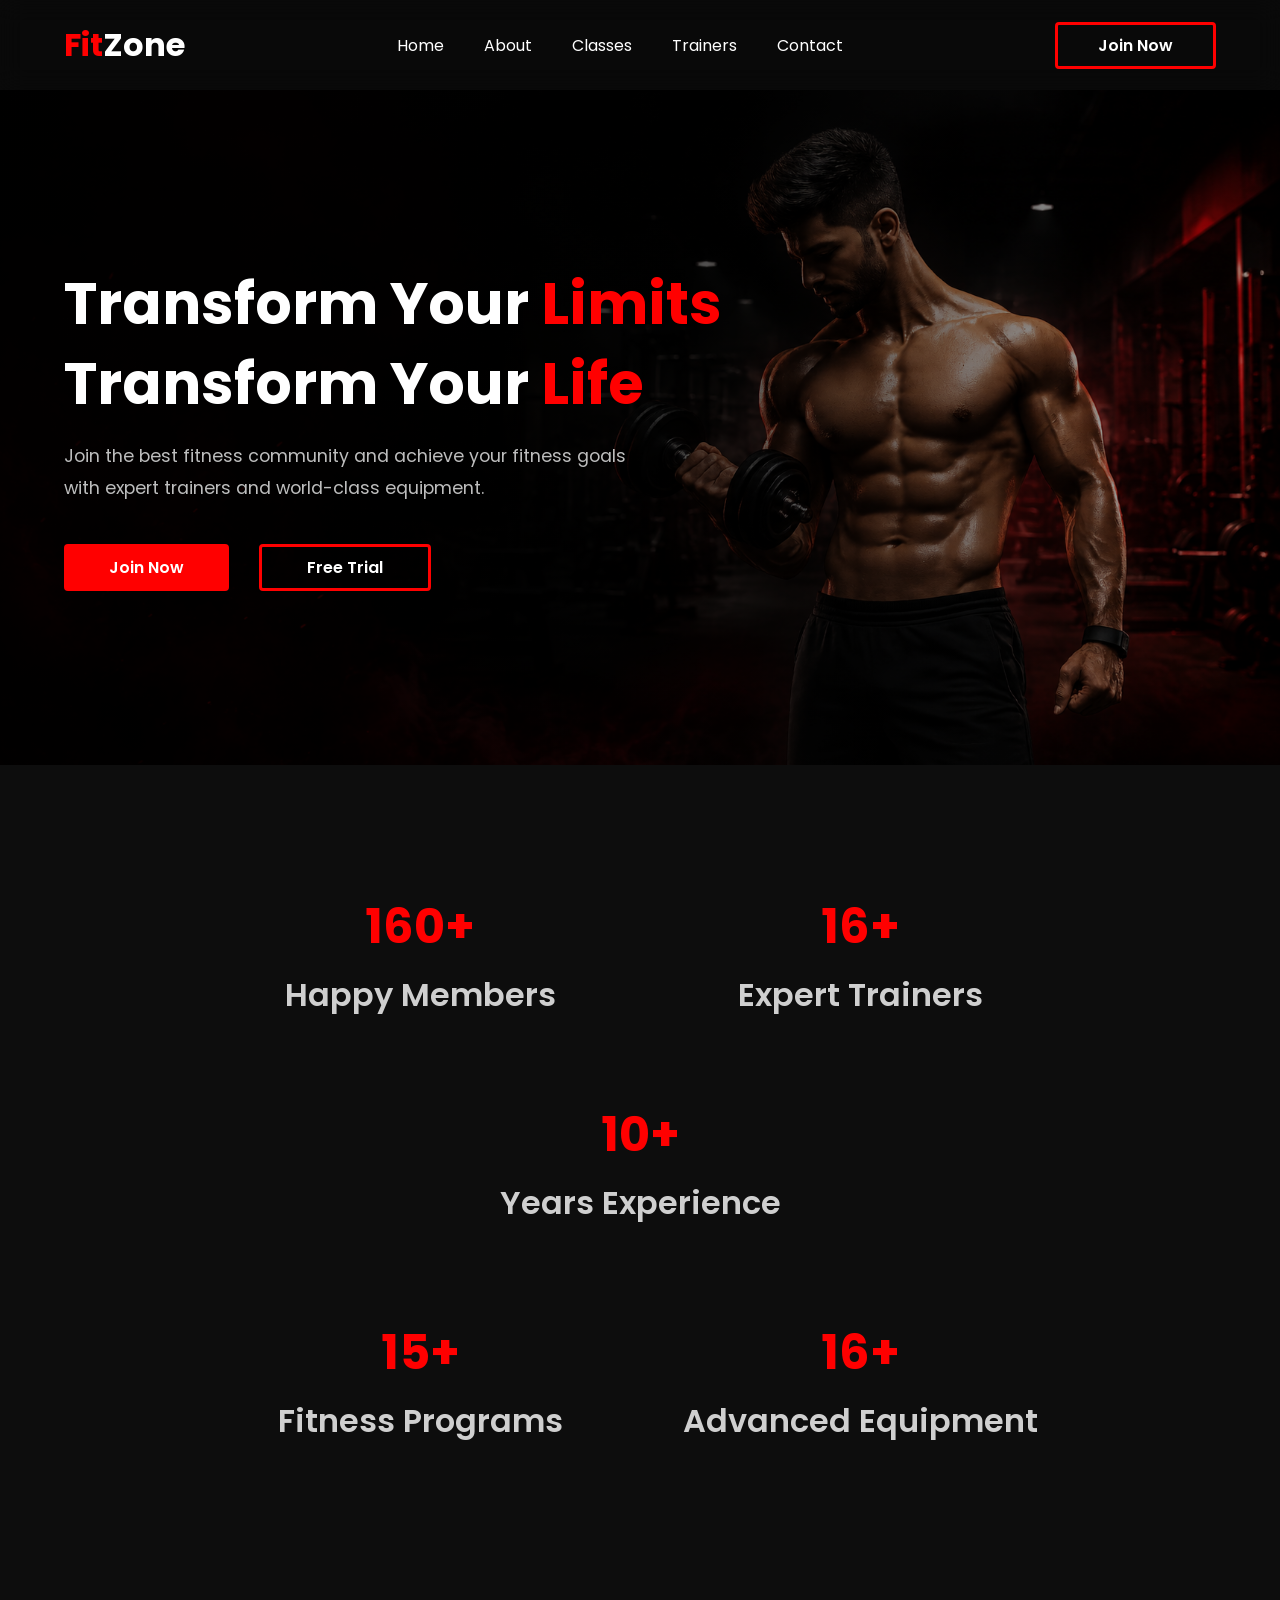
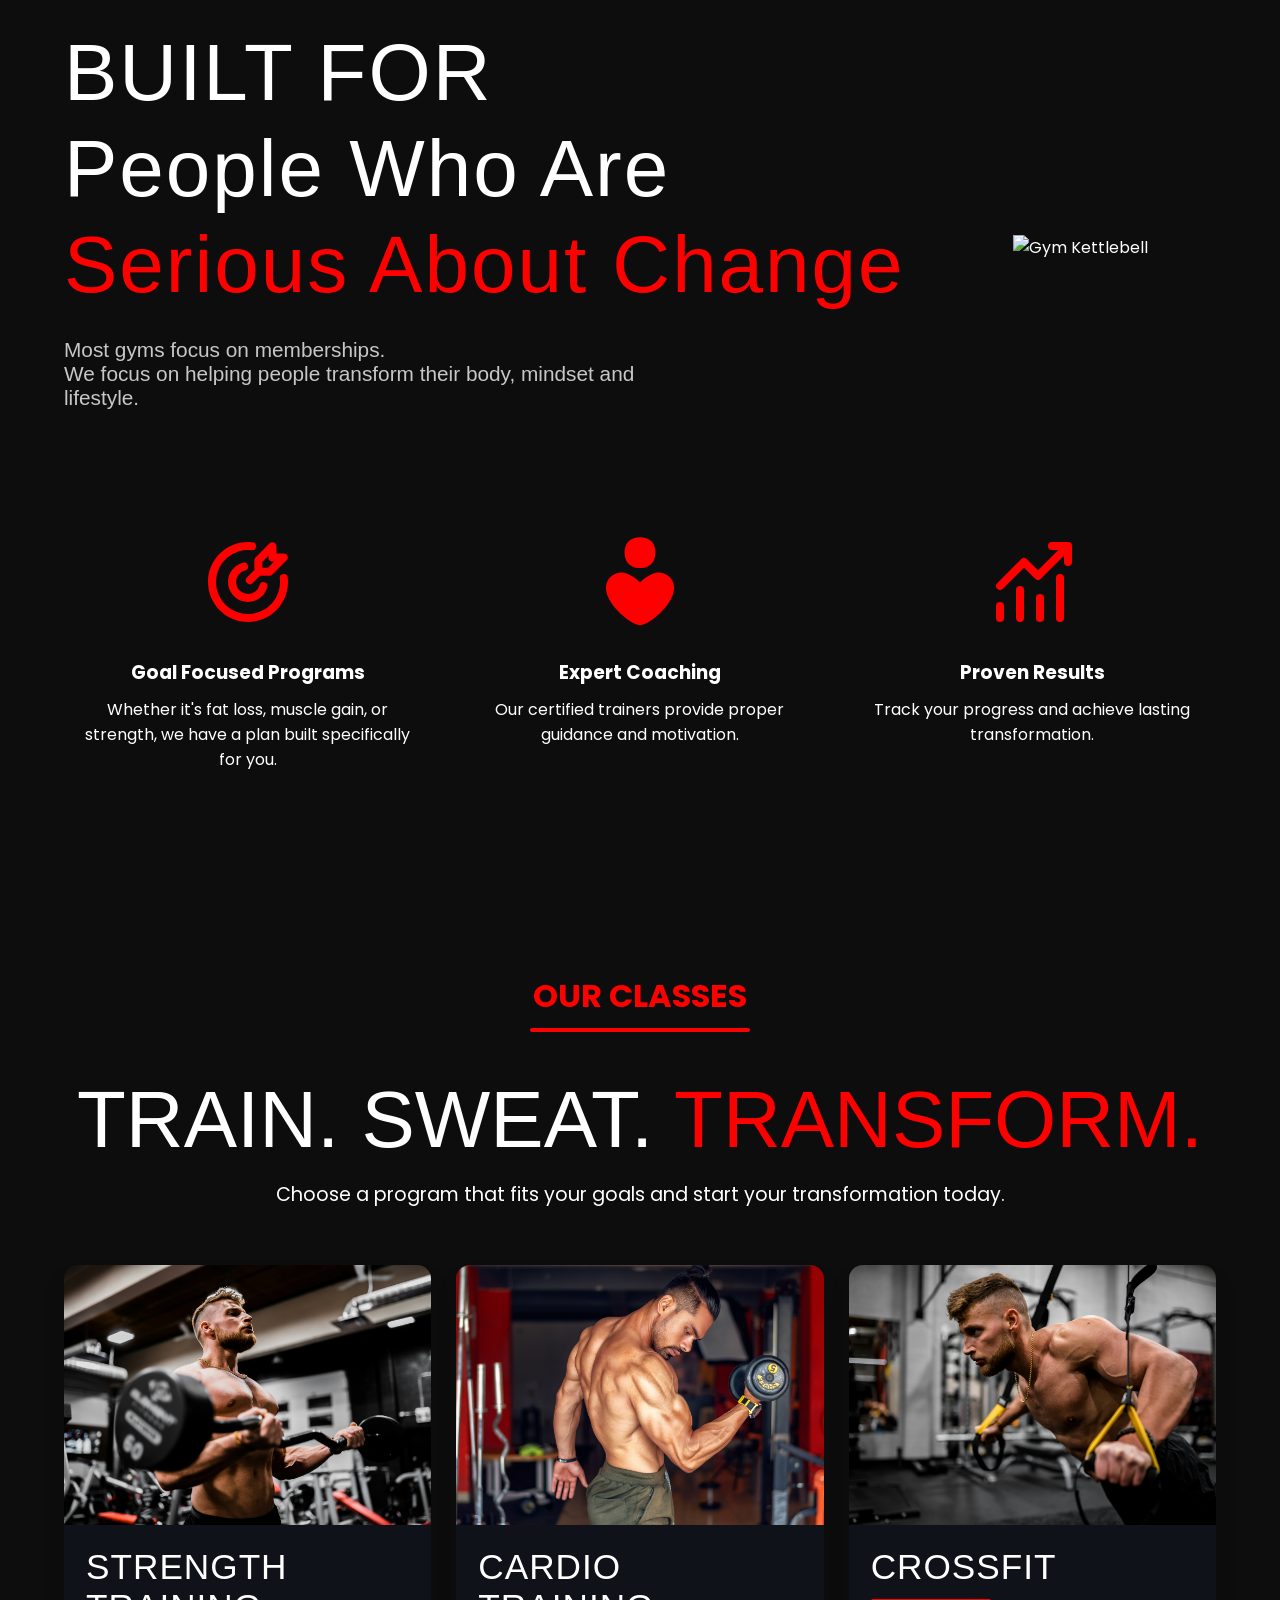
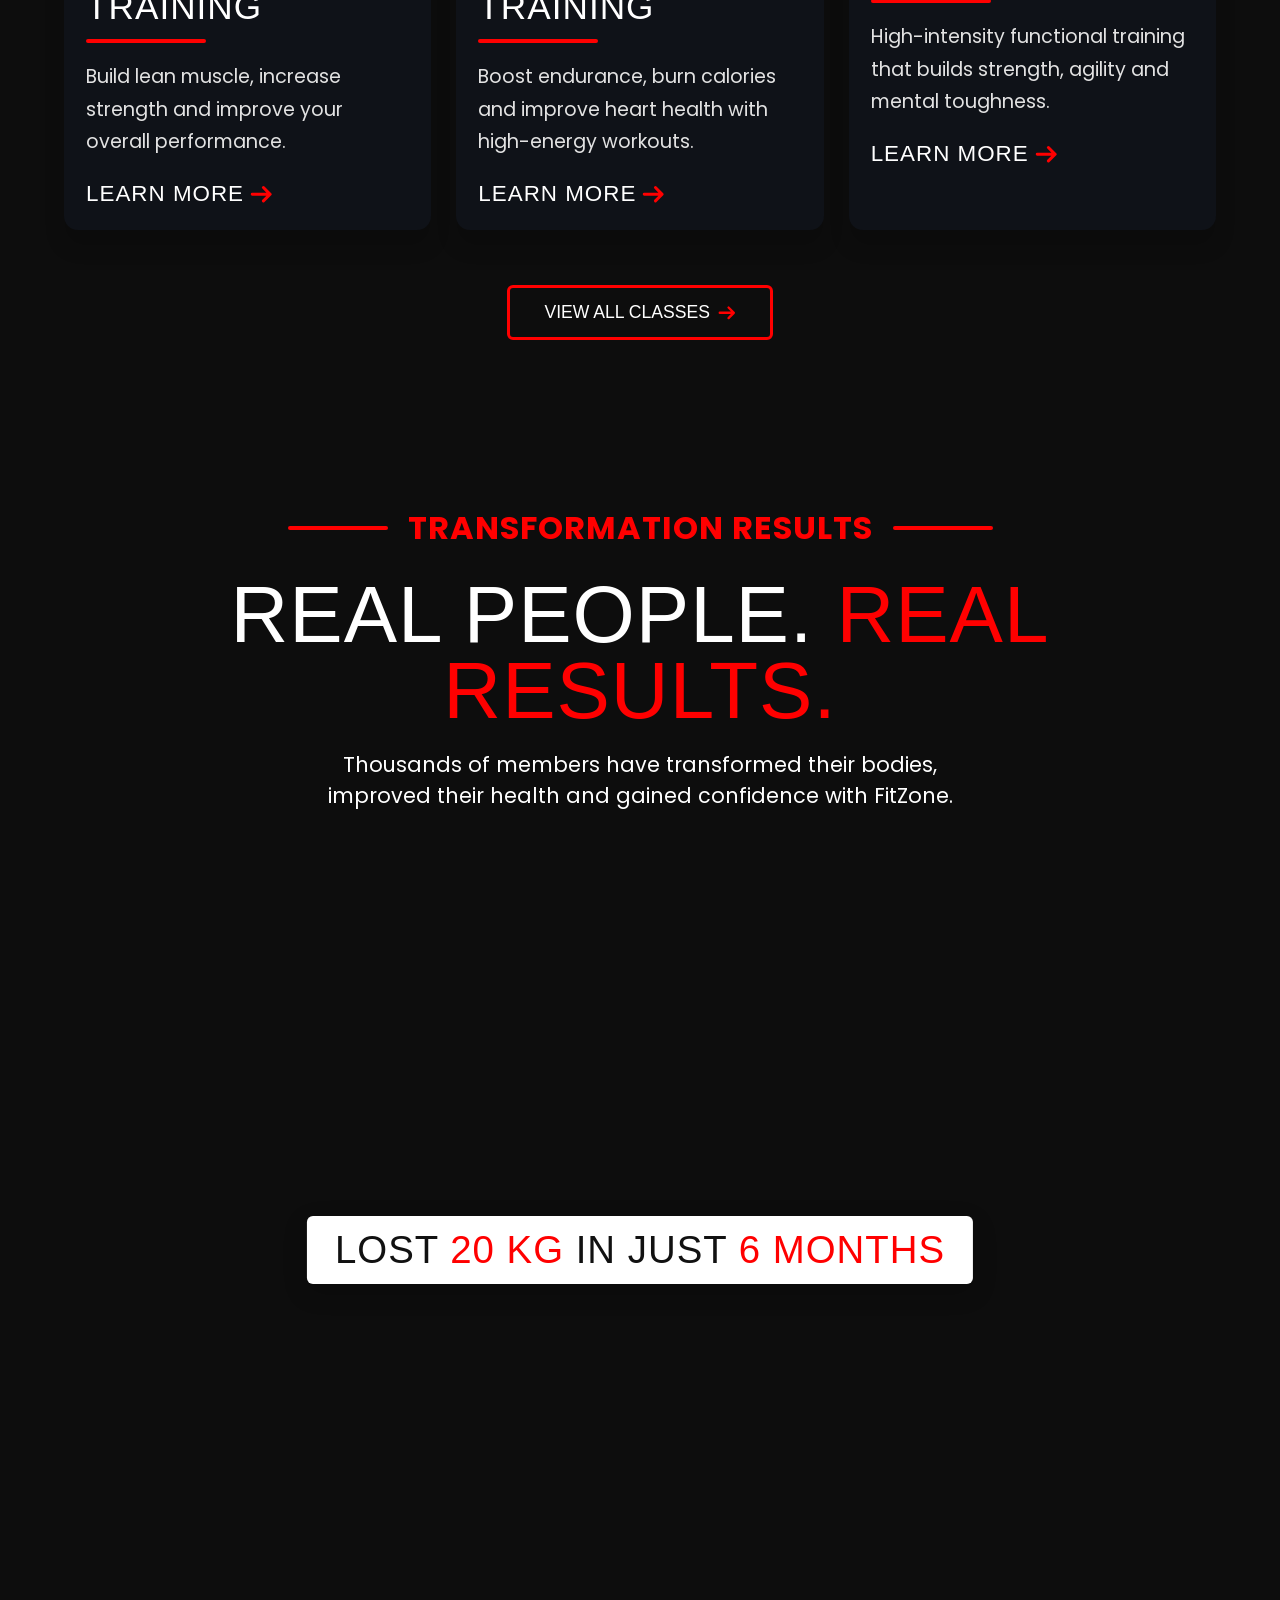
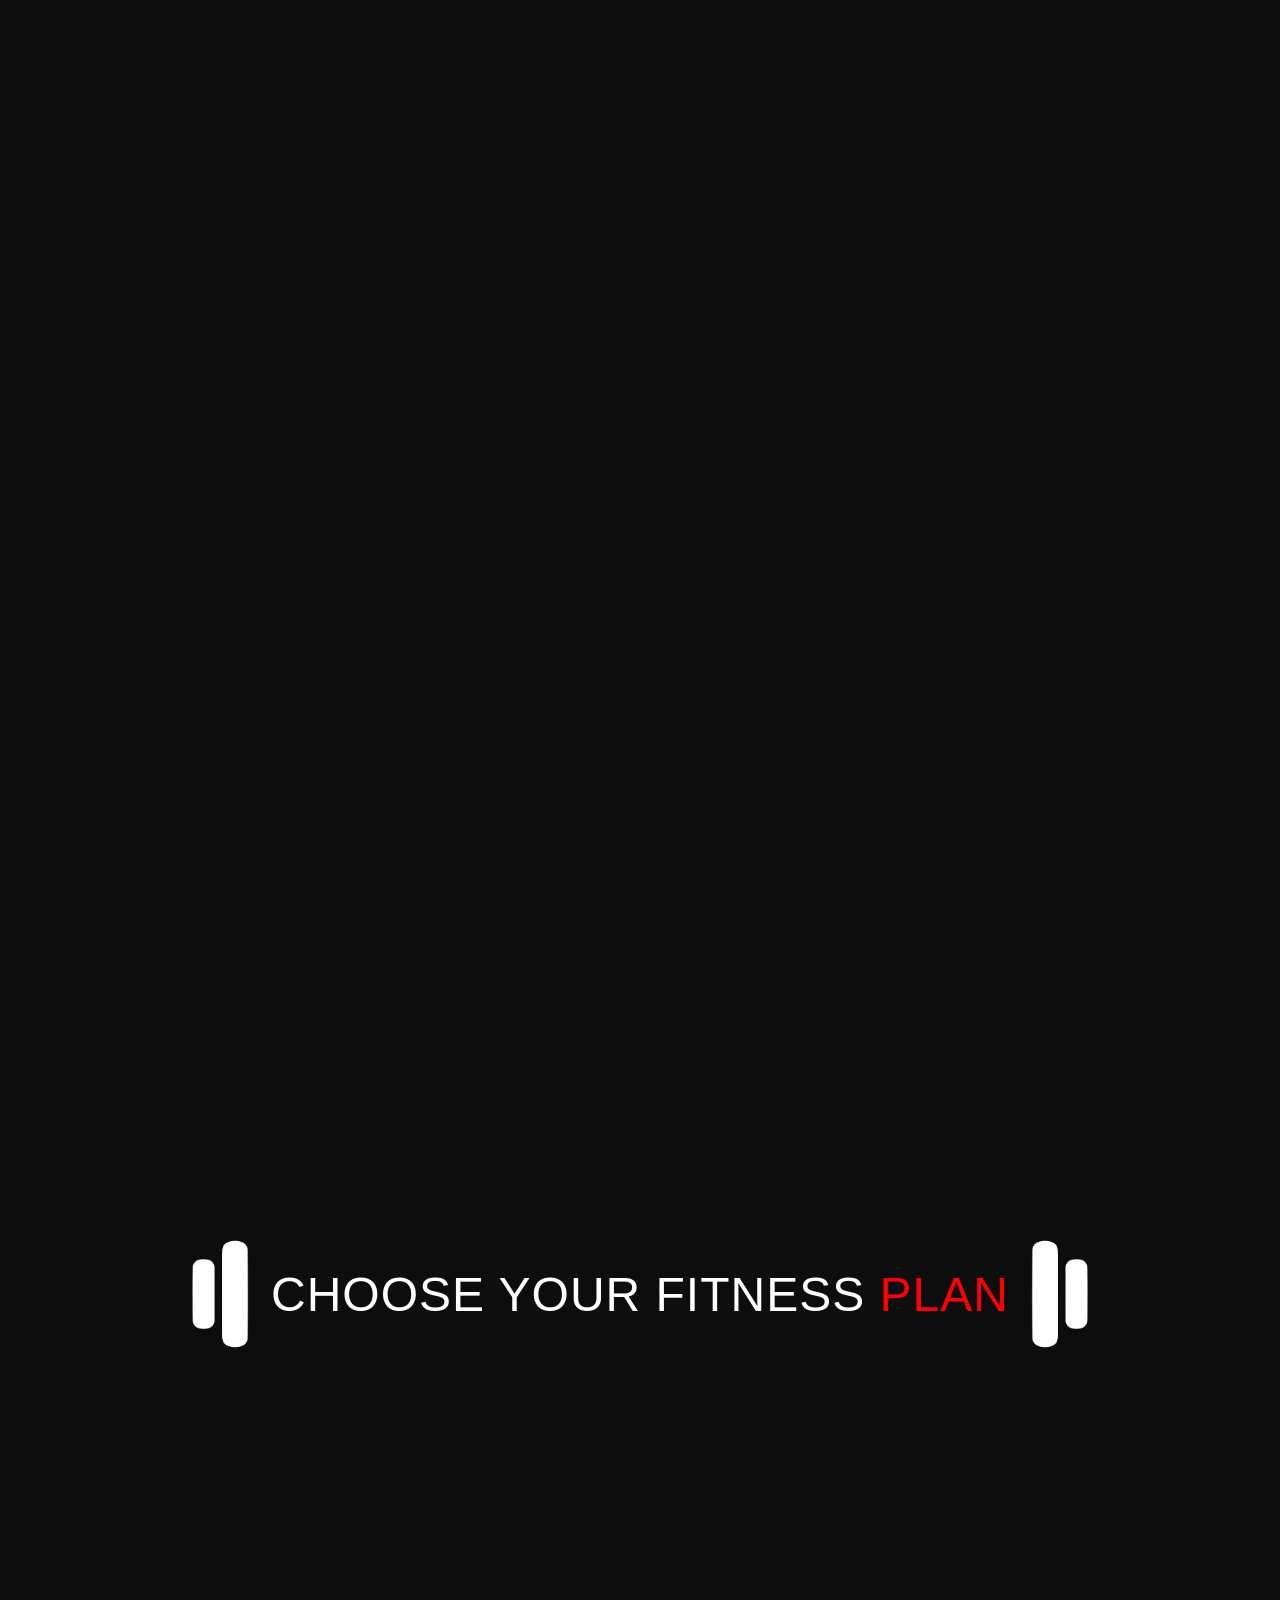
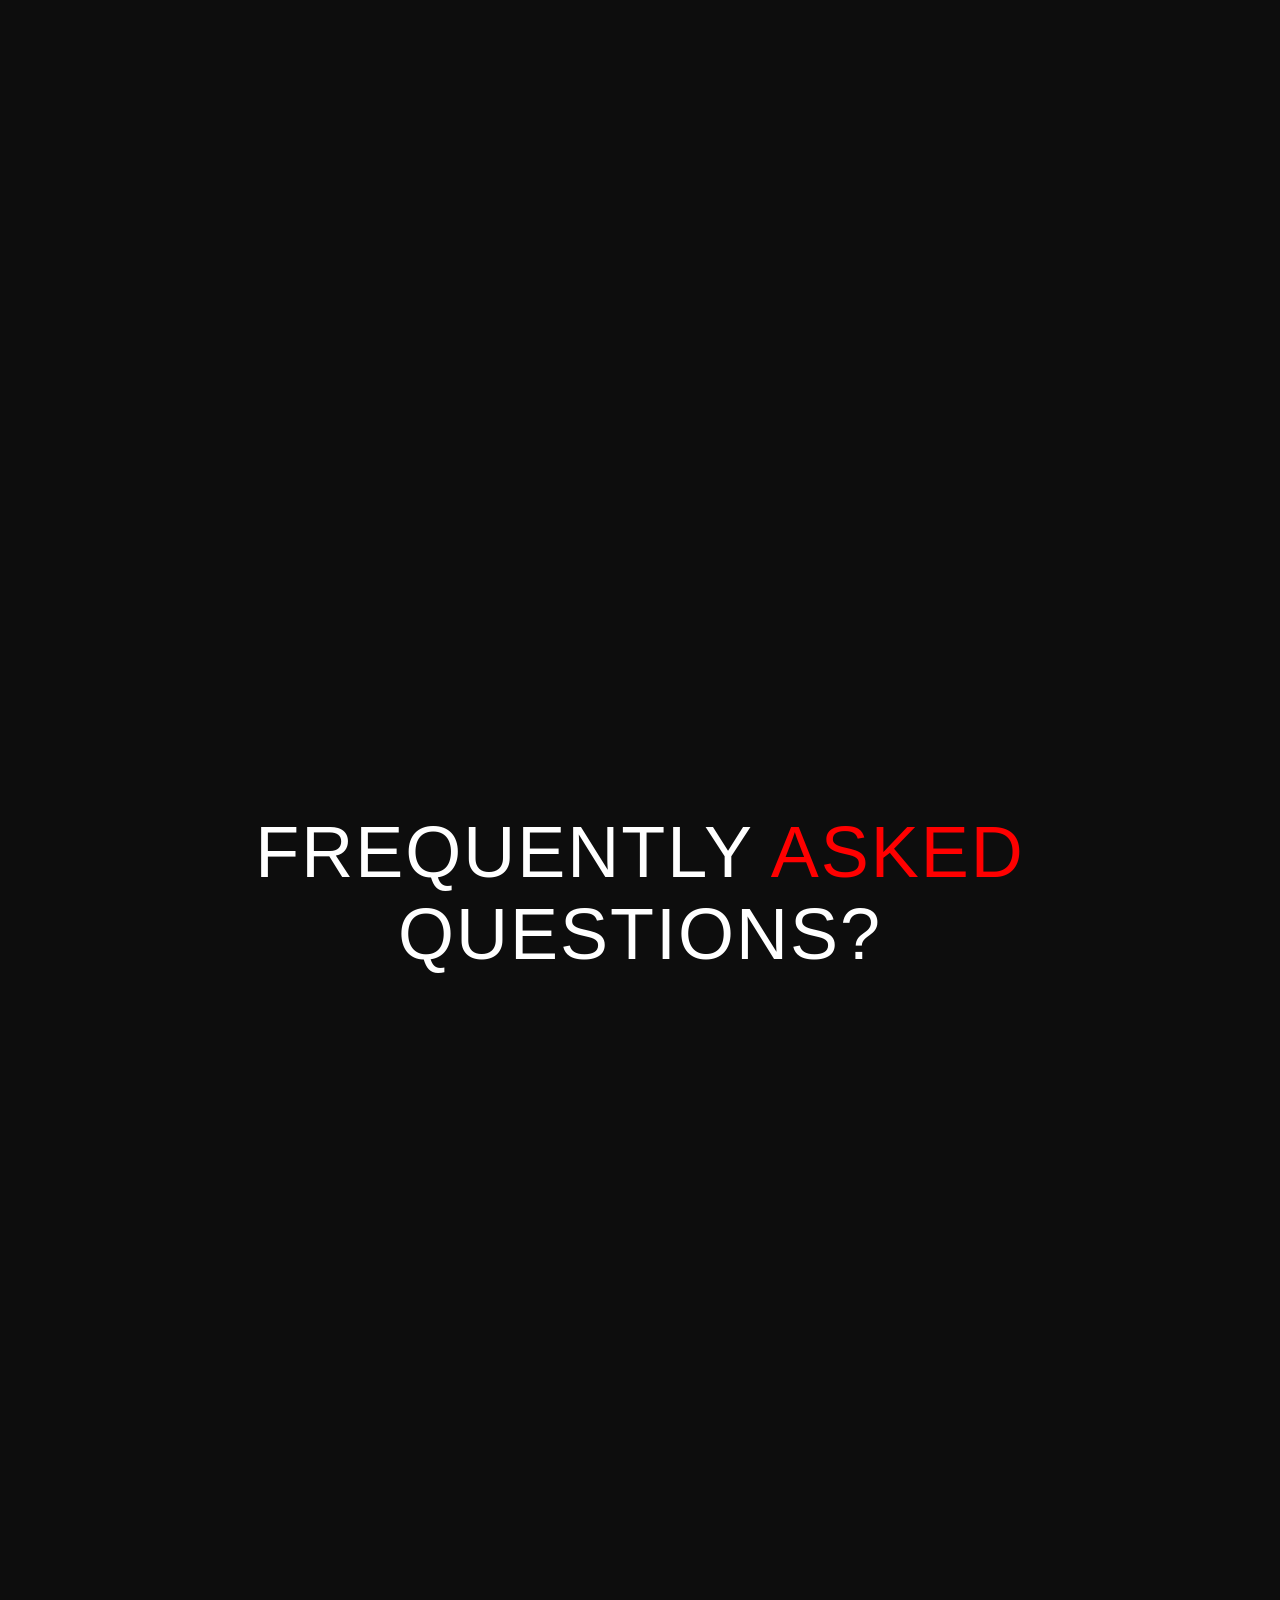
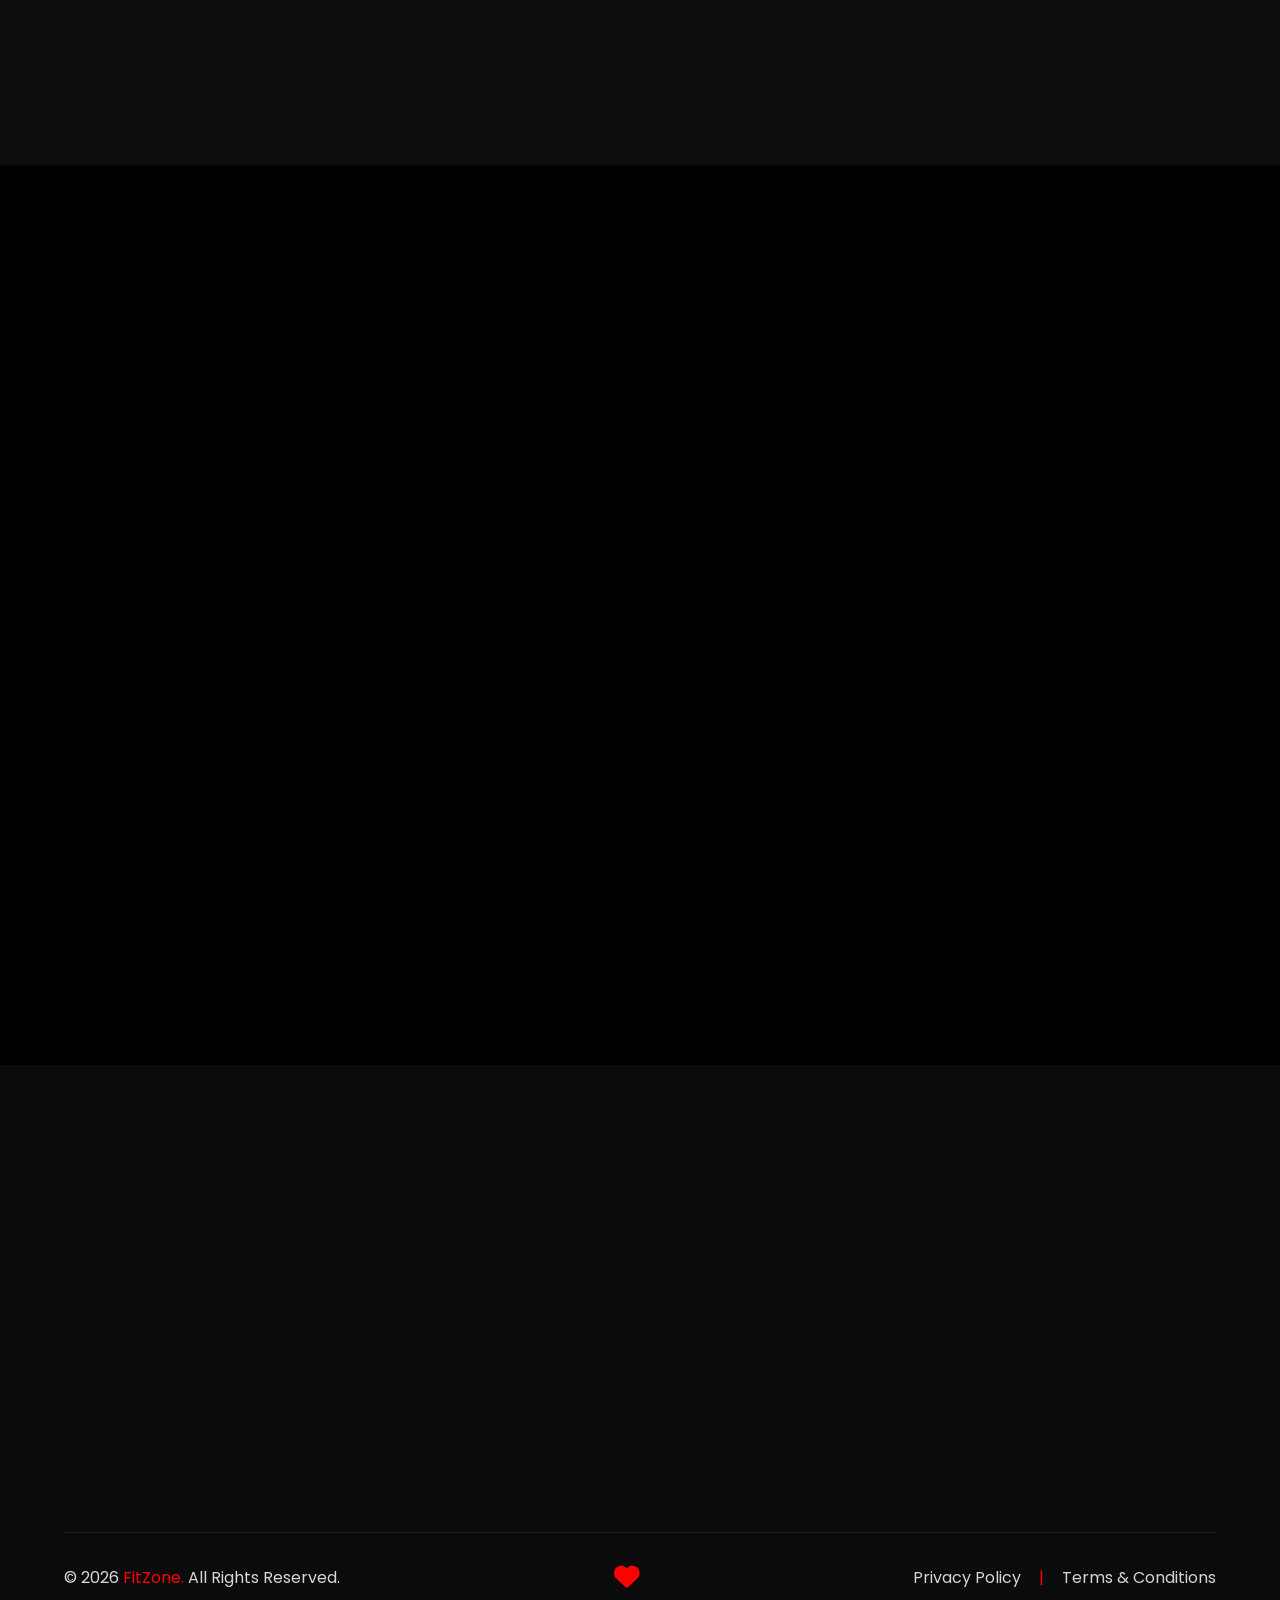
==== commit 56ce21fb: "Update index.html" ====
--- a/FitZone/index.html
+++ b/FitZone/index.html
@@ -186,7 +186,7 @@
 
                 <div class="classes-grid">
                     <article class="class-card">
-                        <img src="images/strength.jpg" alt="Strength">
+                        <img src="images/Strength.jpg" alt="Strength">
                         <div class="class-info">
                             <h3>STRENGTH TRAINING</h3>
                             <div class="red-line"></div>
@@ -205,7 +205,7 @@
                     </article>
 
                     <article class="class-card">
-                        <img src="images/cardio.jpg" alt="Cardio">
+                        <img src="images/Cardio.jpg" alt="Cardio">
                         <div class="class-info">
                             <h3>CARDIO TRAINING</h3>
                             <div class="red-line"></div>
@@ -224,7 +224,7 @@
                     </article>
 
                     <article class="class-card">
-                        <img src="images/crossfit.jpg" alt="CrossFit">
+                        <img src="images/Crossfit.jpg" alt="CrossFit">
                         <div class="class-info">
                             <h3>CROSSFIT</h3>
                             <div class="red-line"></div>
@@ -331,9 +331,9 @@
             <div class="section-container">
 
                 <div class="pricing-heading">
-                    <span class="dumbell-image"><img src="/images/dumbell-left.png" alt=""></span>
+                    <span class="dumbell-image"><img src="images/dumbell-left.png" alt=""></span>
                     <h2>CHOOSE YOUR FITNESS <span>PLAN</span></h2>
-                    <span class="dumbell-image"><img src="/images/dumbell-right.png" alt=""></span>
+                    <span class="dumbell-image"><img src="images/dumbell-right.png" alt=""></span>
                 </div>
 
                 <div class="pricing-grid">
--- a/FitZone/css/style.css
+++ b/FitZone/css/style.css
@@ -17,7 +17,9 @@
 
 img {
   width: 100%;
+  max-width: 100%;
   display: block;
+  height: auto;
 }
 
 a {
@@ -145,6 +147,15 @@
 }
 
 .nav-links a:hover::after {
+  transform: scaleX(1);
+  transform-origin: left;
+}
+
+.nav-links a.active {
+  color: var(--primary);
+}
+
+.nav-links a.active::after {
   transform: scaleX(1);
   transform-origin: left;
 }
@@ -245,12 +256,15 @@
 .stats-row {
   display: flex;
   justify-content: center;
+  flex-wrap: wrap;
+  gap: 20px;
   margin-bottom: 30px;
 }
 
 .stat-card {
   text-align: center;
-  width: 420px;
+  width: 100%;
+  max-width: 420px;
   padding: 30px;
   border-radius: 8px;
   transition: transform 0.3s ease;
@@ -280,13 +294,18 @@
 .about-content {
   display: flex;
   justify-content: space-between;
-  height: 400px;
+  align-items: center;
+  gap: 40px;
   margin-bottom: 48px;
+}
+
+.about-text {
+  flex: 1;
 }
 
 .section-tag {
   color: var(--white);
-  font-size: 5rem;
+  font-size: 2rem;
   letter-spacing: 2px;
   margin-bottom: 20px;
 }
@@ -294,7 +313,7 @@
 .section-tag h2 {
   font-size: 5rem;
   font-weight: 400;
-  line-height: 80px;
+  line-height: 1.2;
   margin-bottom: 25px;
   font-family: "Bebas Neue", sans-serif;
 }
@@ -313,25 +332,30 @@
 }
 
 .about-image {
+  flex: 1;
   display: flex;
   justify-content: center;
   align-items: center;
-  height: 100%;
 }
 
 .about-image img {
-  height: 95%;
+  max-height: 400px;
+  width: auto;
+  object-fit: contain;
 }
 
 .feature-grid {
   display: flex;
   justify-content: space-between;
+  gap: 25px;
+  flex-wrap: wrap;
 }
 
 .feature-card {
   padding: 16px;
   border-radius: 20px;
-  width: 400px;
+  flex: 1;
+  min-width: 280px;
   text-align: center;
 }
 
@@ -349,63 +373,6 @@
 .feature-card p {
   margin: 0;
   font-size: 16px;
-}
-
-@media (max-width: 1024px) {
-  .stats-grid {
-    grid-template-columns: repeat(3, 1fr);
-  }
-}
-
-@media (max-width: 768px) {
-  .hero h1 {
-    font-size: 2.8rem;
-  }
-
-  .nav-links,
-  .nav-btn {
-    display: none;
-  }
-
-  .hero-buttons {
-    flex-direction: column;
-    gap: 15px;
-  }
-
-  .btn-outline {
-    margin-left: 0;
-  }
-
-  .stats-grid {
-    grid-template-columns: repeat(2, 1fr);
-  }
-
-  .about-wrapper {
-    grid-template-columns: 1fr;
-    gap: 40px;
-  }
-
-  .about {
-    text-align: center;
-  }
-
-  .about-image {
-    order: -1;
-  }
-
-  .feature-card {
-    text-align: left;
-  }
-
-  .feature-card:hover {
-    transform: translateY(-5px);
-  }
-}
-
-@media (max-width: 480px) {
-  .stats-grid {
-    grid-template-columns: 1fr;
-  }
 }
 
 .classes {
@@ -459,7 +426,7 @@
 
 .classes-grid {
   display: grid;
-  grid-template-columns: repeat(3, 1fr);
+  grid-template-columns: repeat(auto-fit, minmax(300px, 1fr));
   gap: 25px;
 }
 
@@ -572,16 +539,6 @@
 .view-btn:hover svg {
   transform: translateX(6px);
   color: #fff;
-}
-
-@media (max-width: 992px) {
-  .classes-grid {
-    grid-template-columns: 1fr;
-  }
-
-  .classes-title {
-    font-size: 3rem;
-  }
 }
 
 .transformation {
@@ -647,7 +604,7 @@
   max-width: 1600px;
   margin-left: auto;
   margin-right: auto;
-  gap: 160px;
+  gap: 40px;
 }
 
 .result-card {
@@ -688,41 +645,6 @@
   color: #ff0000;
 }
 
-@media (max-width: 768px) {
-  .transformation {
-    padding: 60px 0;
-  }
-
-  .transformation .section-title {
-    font-size: 3.5rem;
-  }
-
-  .transformation .section-text {
-    font-size: 1.1rem;
-  }
-
-  .transformation-wrapper {
-    grid-template-columns: 1fr;
-    max-width: 450px;
-  }
-
-  .result-card.before {
-    border-radius: 8px 8px 0 0;
-  }
-
-  .result-card.after {
-    border-radius: 0 0 8px 8px;
-  }
-
-  .weight-loss-overlay {
-    font-size: 1.8rem;
-    padding: 10px 20px;
-    white-space: normal;
-    text-align: center;
-    width: 85%;
-  }
-}
-
 .trainers {
   padding: 120px 0;
   overflow: hidden;
@@ -831,60 +753,8 @@
   max-width: 620px;
 }
 
-@media (max-width: 1100px) {
-  .trainers-wrapper {
-    grid-template-columns: 1fr;
-    text-align: center;
-  }
-
-  .trainers-content {
-    max-width: 100%;
-  }
-
-  .trainer-line {
-    margin: 0 auto 35px;
-  }
-
-  .trainer-quote {
-    margin: 40px auto 0;
-  }
-
-  .trainers-image {
-    justify-content: center;
-  }
-}
-
-@media (max-width: 768px) {
-  .trainers {
-    padding: 90px 0;
-  }
-
-  .trainer-top {
-    font-size: 2rem;
-  }
-
-  .trainers-content h2 {
-    font-size: 4rem;
-  }
-
-  .trainers-content h3 {
-    font-size: 2rem;
-  }
-
-  .trainer-quote {
-    flex-direction: column;
-    text-align: center;
-    padding: 20px;
-  }
-
-  .trainer-quote span:last-child {
-    font-size: 1.5rem;
-  }
-}
-
 .pricing {
-  padding: 120px 0;
-  background-color: #0b0c10; /* Dark background to make cards pop */
+  padding: 60px 0;
   color: #fff;
 }
 
@@ -911,44 +781,39 @@
   height: 176px;
 }
 
-/* Grid Layout Alignment */
 .pricing-grid {
   display: grid;
-  grid-template-columns: repeat(3, 340px);
+  grid-template-columns: repeat(auto-fit, minmax(290px, 340px));
   gap: 30px;
-  align-items: stretch; /* Keeps card heights structurally flexible */
+  align-items: stretch;
   justify-content: center;
 }
 
-/* Card Styling */
 .price-card {
   position: relative;
   background: #111317;
   color: #fff;
   border-radius: 20px;
-  padding: 55px 30px 40px;
+  padding: 45px 30px 40px;
   text-align: center;
   box-shadow: 0 12px 30px rgba(0, 0, 0, 0.5);
   transition: 0.35s ease;
   display: flex;
   flex-direction: column;
-}
-
-.price-card:hover {
-  transform: translateY(-10px);
-}
-
-/* Featured (PRO) Card Design */
+  min-height: 650px;
+}
+
 .featured {
   background: linear-gradient(180deg, #e30613 0%, #610005 100%);
-  transform: scale(1.03); /* Gives it the prominent height display */
-}
-
+  padding: 60px 30px 45px;
+  box-shadow: 0 15px 35px rgba(227, 6, 19, 0.3);
+}
+
+.price-card:hover,
 .featured:hover {
-  transform: translateY(-10px) scale(1.03);
-}
-
-/* Most Popular Tab */
+  transform: translateY(-10px);
+}
+
 .popular {
   position: absolute;
   top: 0;
@@ -958,12 +823,12 @@
   color: #000;
   padding: 8px 35px;
   border-radius: 0 0 14px 14px;
-  font-weight: 800;
+  font-weight: 700;
   font-size: 0.85rem;
   letter-spacing: 0.5px;
-}
-
-/* Red Glowing Icon Circles */
+  width: 200px;
+}
+
 .price-icon {
   width: 100px;
   height: 100px;
@@ -978,7 +843,6 @@
     inset 0 0 15px rgba(255, 0, 0, 0.4);
 }
 
-/* Featured Yellow Star Icon */
 .featured .price-icon {
   border: none;
   box-shadow: none;
@@ -991,14 +855,13 @@
 }
 
 .featured .price-icon i {
-  font-size: 55px;
-  color: #ffcc00; /* Vibrant Gold/Yellow Star */
-}
-
-/* Titles */
+  font-size: 80px;
+  color: #ffcc00;
+}
+
 .price-card h3 {
-  font-family: "Poppins", sans-serif;
-  font-size: 1.4rem;
+  font-family: "bebas neue", sans-serif;
+  font-size: 2rem;
   font-weight: 700;
   letter-spacing: 1.5px;
   color: #ff0000;
@@ -1007,13 +870,13 @@
 
 .featured h3 {
   color: #fff;
-}
-
-/* Prices */
+  font-family: "bebas neue", sans-serif;
+}
+
 .price {
   font-family: "Poppins", sans-serif;
   font-size: 2.8rem;
-  font-weight: 800;
+  font-weight: 600;
   margin-bottom: 20px;
   position: relative;
   display: inline-block;
@@ -1030,7 +893,6 @@
   color: #fff;
 }
 
-/* Short separator lines matching the layout mockup */
 .price::after {
   content: "";
   display: block;
@@ -1040,7 +902,6 @@
   margin: 15px auto 0;
 }
 
-/* Features list styling */
 .price-card ul {
   list-style: none;
   text-align: left;
@@ -1061,7 +922,6 @@
   color: #fff;
 }
 
-/* Check Icons */
 .price-card ul li i {
   color: #ff0000;
   font-size: 1.1rem;
@@ -1071,19 +931,18 @@
   color: #fff;
 }
 
-/* Buttons (Pill shaped as shown in mockup) */
 .price-btn {
   display: block;
   width: 100%;
   padding: 13px 0;
   border: 2px solid #ff0000;
-  border-radius: 30px; /* Fully rounded capsule buttons */
+  border-radius: 30px;
   color: #fff;
   text-align: center;
   font-weight: 700;
   font-size: 1rem;
   text-decoration: none;
-  margin-top: auto; /* Keeps all buttons uniform at the bottom */
+  margin-top: auto;
   transition: 0.3s ease;
 }
 
@@ -1091,7 +950,6 @@
   background: #ff0000;
 }
 
-/* Featured White Button */
 .featured .price-btn {
   background: #fff;
   color: #ff0000;
@@ -1104,7 +962,354 @@
   color: #fff;
 }
 
-/* Responsive Overrides */
+.faq {
+  padding: 120px 0;
+}
+
+.faq-heading {
+  text-align: center;
+  margin-bottom: 60px;
+}
+
+.faq-heading h2 {
+  font-family: "Bebas Neue", sans-serif;
+  font-size: 4.5rem;
+  font-weight: 400;
+  letter-spacing: 2px;
+  color: #fff;
+}
+
+.faq-heading h2 span {
+  color: var(--primary);
+}
+
+.faq-container {
+  max-width: 1150px;
+  margin: auto;
+  display: flex;
+  flex-direction: column;
+  gap: 18px;
+}
+
+.faq-item {
+  background: #17181c;
+  border-radius: 8px;
+  overflow: hidden;
+  box-shadow: 0 8px 20px rgba(0, 0, 0, 0.15);
+  transition: 0.35s;
+}
+
+.faq-item:hover {
+  transform: translateY(-3px);
+}
+
+.faq-question {
+  width: 100%;
+  background: none;
+  border: none;
+  outline: none;
+  color: #fff;
+  padding: 24px 30px;
+  display: flex;
+  justify-content: space-between;
+  align-items: center;
+  cursor: pointer;
+  font-size: 1.25rem;
+  font-weight: 500;
+  font-family: "Poppins", sans-serif;
+}
+
+.faq-question span {
+  text-align: left;
+}
+
+.faq-question i {
+  font-size: 1.2rem;
+  transition: 0.35s;
+}
+
+.faq-answer {
+  max-height: 0;
+  overflow: hidden;
+  transition: max-height 0.45s ease;
+}
+
+.faq-answer p {
+  padding: 10px 30px 24px;
+  color: #e2e2e2;
+  line-height: 1.8;
+  font-size: 1rem;
+  border-top: 2px solid var(--primary);
+}
+
+.faq-item.active .faq-answer {
+  max-height: 220px;
+}
+
+.faq-item.active .faq-question i {
+  transform: rotate(180deg);
+}
+
+.faq-item.active {
+  box-shadow: 0 12px 30px rgba(0, 0, 0, 0.22);
+}
+
+.cta {
+  padding: 120px 0;
+  background-color: #000;
+  overflow: hidden;
+}
+
+.cta-wrapper {
+  display: grid;
+  grid-template-columns: 1fr 1fr;
+  align-items: center;
+  gap: 40px;
+}
+
+.cta-content {
+  width: 100%;
+  max-width: 700px;
+}
+
+.cta-content h2 {
+  font-family: "Bebas Neue", sans-serif;
+  font-size: 5rem;
+  line-height: 1.1;
+  letter-spacing: 2px;
+  color: #fff;
+  margin-bottom: 25px;
+  font-weight: 400;
+}
+
+.cta-content h2 span {
+  color: var(--primary);
+}
+
+.cta-content p {
+  color: #d4d4d4;
+  font-size: 1.1rem;
+  line-height: 1.8;
+  margin-bottom: 30px;
+  max-width: 520px;
+}
+
+.cta-form input {
+  width: 85%;
+  padding: 15px 20px;
+  border: none;
+  border-radius: 4px;
+  margin-bottom: 18px;
+  font-size: 1rem;
+  outline: none;
+}
+
+.cta-buttons {
+  display: flex;
+  gap: 15px;
+  margin-bottom: 22px;
+}
+
+.cta-buttons .hero-btn,
+.cta-buttons .btn-outline {
+  display: flex;
+  align-items: center;
+  gap: 10px;
+}
+
+.hero-btn {
+  border: none;
+}
+
+.cta-features {
+  display: flex;
+  gap: 18px;
+  flex-wrap: wrap;
+  color: #8f8f8f;
+  font-size: 0.95rem;
+}
+
+.cta-image {
+  display: flex;
+  justify-content: flex-end;
+  align-items: flex-end;
+}
+
+.cta-image img {
+  width: 100%;
+  max-width: 600px;
+  transition: 0.4s;
+}
+
+.cta-image img:hover {
+  transform: scale(1.03);
+}
+
+.footer {
+  background: #0b0b0b;
+  color: #d7d7d7;
+}
+
+.footer-top {
+  display: grid;
+  grid-template-columns: 1.3fr 1fr 1fr 1.2fr;
+  gap: 60px;
+  padding: 90px 0 60px;
+}
+
+.footer-col {
+  position: relative;
+}
+
+.footer-col:not(:first-child) {
+  padding-left: 35px;
+  border-left: 1px solid rgba(255, 255, 255, 0.08);
+}
+
+.footer-logo {
+  font-family: "Bebas Neue", sans-serif;
+  font-size: 3rem;
+  color: #fff;
+  letter-spacing: 1px;
+}
+
+.footer-logo span {
+  color: var(--primary);
+}
+
+.footer-col p {
+  margin: 20px 0 35px;
+  line-height: 1.8;
+  color: #b8b8b8;
+}
+
+.footer-social {
+  display: flex;
+  gap: 12px;
+}
+
+.footer-social a {
+  width: 42px;
+  height: 42px;
+  border: 1px solid rgba(255, 255, 255, 0.15);
+  border-radius: 8px;
+  display: flex;
+  justify-content: center;
+  align-items: center;
+  color: #fff;
+  transition: 0.3s;
+}
+
+.footer-social a:hover {
+  background: var(--primary);
+  border-color: var(--primary);
+}
+
+.footer-col h3 {
+  font-size: 1.2rem;
+  color: #fff;
+  margin-bottom: 30px;
+  position: relative;
+}
+
+.footer-col h3::after {
+  content: "";
+  position: absolute;
+  left: 0;
+  bottom: -10px;
+  width: 90px;
+  height: 3px;
+  background: var(--primary);
+}
+
+.footer-col ul {
+  list-style: none;
+}
+
+.footer-col li {
+  margin-bottom: 18px;
+}
+
+.footer-col ul a {
+  color: #bfbfbf;
+  transition: 0.3s;
+}
+
+.footer-col ul a:hover {
+  color: var(--primary);
+  padding-left: 6px;
+}
+
+.contact-list li {
+  display: flex;
+  align-items: flex-start;
+  gap: 14px;
+}
+
+.contact-list i {
+  color: var(--primary);
+  margin-top: 4px;
+  font-size: 1rem;
+}
+
+.footer-bottom {
+  border-top: 1px solid rgba(255, 255, 255, 0.08);
+  padding: 25px 0;
+  display: flex;
+  justify-content: space-between;
+  align-items: center;
+}
+
+.footer-bottom span {
+  color: var(--primary);
+}
+
+.footer-policy {
+  display: flex;
+  gap: 18px;
+  align-items: center;
+}
+
+.footer-policy a {
+  color: #d5d5d5;
+}
+
+.footer-policy a:hover {
+  color: var(--primary);
+}
+
+.heartbeat {
+  position: relative;
+  color: var(--primary);
+  font-size: 1.6rem;
+}
+
+.heartbeat::before {
+  right: 36px;
+}
+
+.heartbeat::after {
+  left: 36px;
+}
+
+.heartbeat i {
+  animation: beat 1.3s infinite;
+}
+
+@keyframes beat {
+  0%,
+  100% {
+    transform: scale(1);
+  }
+  50% {
+    transform: scale(1.2);
+  }
+}
+
+/* ====================================
+  MEDIA QUERIES (RESPONSIVENESS)
+==================================== */
+
 @media (max-width: 1100px) {
   .pricing-grid {
     grid-template-columns: 1fr;
@@ -1118,4 +1323,290 @@
   .featured:hover {
     transform: translateY(-10px);
   }
-}
+  .trainers-wrapper {
+    grid-template-columns: 1fr;
+    text-align: center;
+  }
+  .trainers-content {
+    max-width: 100%;
+  }
+  .trainer-line {
+    margin: 0 auto 35px;
+  }
+  .trainer-quote {
+    margin: 40px auto 0;
+  }
+  .trainers-image {
+    justify-content: center;
+  }
+}
+
+@media (max-width: 992px) {
+  .about-content {
+    flex-direction: column;
+    height: auto;
+  }
+  .classes-grid {
+    grid-template-columns: 1fr;
+  }
+  .classes-title {
+    font-size: 3rem;
+  }
+  .faq {
+    padding: 90px 0;
+  }
+  .faq-heading h2 {
+    font-size: 3.2rem;
+  }
+  .faq-question {
+    font-size: 1.05rem;
+    padding: 20px 24px;
+  }
+  .faq-answer p {
+    padding: 0 24px 20px;
+  }
+  .cta-wrapper {
+    grid-template-columns: 1fr;
+    text-align: center;
+  }
+  .cta-content {
+    max-width: 100%;
+  }
+  .cta-content p {
+    margin-inline: auto;
+  }
+  .cta-buttons {
+    justify-content: center;
+  }
+  .cta-features {
+    justify-content: center;
+  }
+  .cta-image {
+    justify-content: center;
+  }
+  .footer-top {
+    grid-template-columns: repeat(2, 1fr);
+  }
+  .footer-col {
+    border: none !important;
+    padding-left: 0 !important;
+  }
+  .footer-bottom {
+    flex-direction: column;
+    gap: 20px;
+    text-align: center;
+  }
+}
+
+@media (max-width: 768px) {
+  .hero h1 {
+    font-size: 2.8rem;
+  }
+  .nav-links,
+  .nav-btn {
+    display: none;
+  }
+  /* Show mobile layout styles when navigation opens */
+  .nav-links.show {
+    display: flex;
+    flex-direction: column;
+    position: absolute;
+    top: 90px;
+    left: 0;
+    width: 100%;
+    background: rgba(0, 0, 0, 0.95);
+    padding: 30px;
+    gap: 20px;
+    border-top: 1px solid rgba(255, 255, 255, 0.1);
+  }
+  .hero-buttons {
+    flex-direction: column;
+    gap: 15px;
+  }
+  .btn-outline {
+    margin-left: 0;
+  }
+  .about {
+    text-align: center;
+  }
+  .about-image {
+    order: -1;
+  }
+  .feature-card {
+    text-align: left;
+  }
+  .feature-card:hover {
+    transform: translateY(-5px);
+  }
+  .transformation {
+    padding: 60px 0;
+  }
+  .transformation .section-title {
+    font-size: 3.5rem;
+  }
+  .transformation .section-text {
+    font-size: 1.1rem;
+  }
+  .transformation-wrapper {
+    grid-template-columns: 1fr;
+    max-width: 450px;
+  }
+  .result-card.before {
+    border-radius: 8px 8px 0 0;
+  }
+  .result-card.after {
+    border-radius: 0 0 8px 8px;
+  }
+  .weight-loss-overlay {
+    font-size: 1.8rem;
+    padding: 10px 20px;
+    white-space: normal;
+    text-align: center;
+    width: 85%;
+  }
+  .trainers {
+    padding: 90px 0;
+  }
+  .trainer-top {
+    font-size: 2rem;
+  }
+  .trainers-content h2 {
+    font-size: 4rem;
+  }
+  .trainers-content h3 {
+    font-size: 2rem;
+  }
+  .trainer-quote {
+    flex-direction: column;
+    text-align: center;
+    padding: 20px;
+  }
+  .trainer-quote span:last-child {
+    font-size: 1.5rem;
+  }
+  .faq-heading h2 {
+    font-size: 2.6rem;
+  }
+  .faq-question {
+    font-size: 0.95rem;
+    gap: 15px;
+  }
+  .faq-question i {
+    font-size: 1rem;
+  }
+  .cta {
+    padding: 90px 0;
+  }
+  .cta-content h2 {
+    font-size: 3.5rem;
+  }
+  .cta-buttons {
+    flex-direction: column;
+  }
+  .cta-buttons a,
+  .cta-buttons button {
+    width: 100%;
+    justify-content: center;
+  }
+  .cta-features {
+    flex-direction: column;
+    gap: 10px;
+  }
+  .footer-top {
+    grid-template-columns: 1fr;
+    gap: 45px;
+  }
+  .footer-social {
+    justify-content: center;
+  }
+  .footer-col {
+    text-align: center;
+  }
+  .contact-list li {
+    justify-content: center;
+    text-align: left;
+  }
+  .footer-policy {
+    flex-wrap: wrap;
+    justify-content: center;
+  }
+  .heartbeat {
+    display: none;
+  }
+}
+
+/*========== SCROLL REVEAL & CONFIGS ==========*/
+.hero-content,
+.stat-card,
+.about-text,
+.about-image,
+.class-card,
+.result-card,
+.result-middle,
+.trainers-content,
+.trainers-image,
+.price-card,
+.faq-item,
+.cta-content,
+.cta-image,
+.footer-col {
+  opacity: 0;
+  transform: translateY(60px);
+  transition: all 0.8s ease;
+}
+
+.show {
+  opacity: 1 !important;
+  transform: translateY(0) !important;
+}
+
+.back-top {
+  position: fixed;
+  right: 30px;
+  bottom: 30px;
+  width: 55px;
+  height: 55px;
+  border: none;
+  border-radius: 50%;
+  background: var(--primary);
+  color: #fff;
+  font-size: 1.2rem;
+  cursor: pointer;
+  opacity: 0;
+  visibility: hidden;
+  transition: 0.35s;
+  z-index: 999;
+}
+
+.back-top.show {
+  opacity: 1;
+  visibility: visible;
+}
+
+.back-top:hover {
+  transform: translateY(-6px);
+}
+
+.hero-btn,
+.nav-btn,
+.price-btn,
+.btn-outline {
+  position: relative;
+  overflow: hidden;
+}
+
+.ripple {
+  position: absolute;
+  border-radius: 50%;
+  transform: scale(0);
+  background: rgba(255, 255, 255, 0.35);
+  animation: ripple 0.6s linear;
+  pointer-events: none;
+}
+
+@keyframes ripple {
+  to {
+    transform: scale(4);
+    opacity: 0;
+  }
+}
